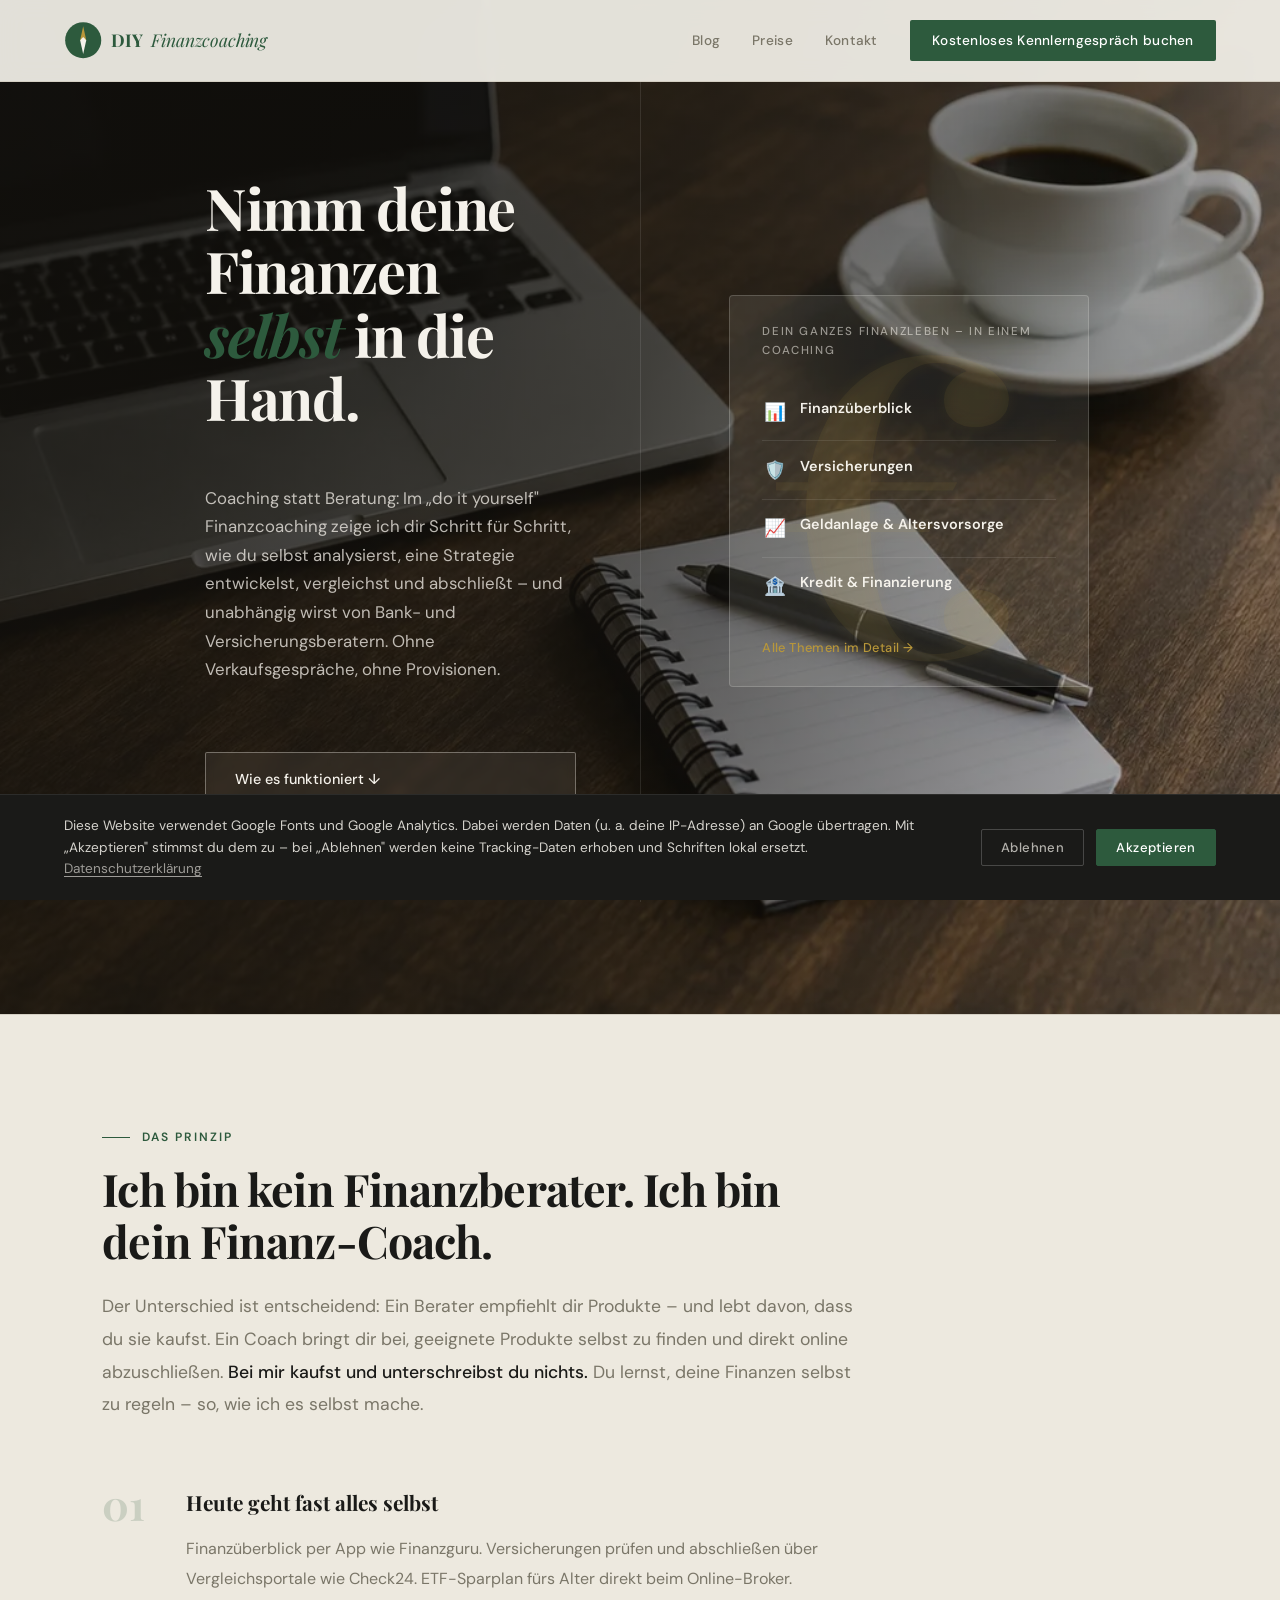
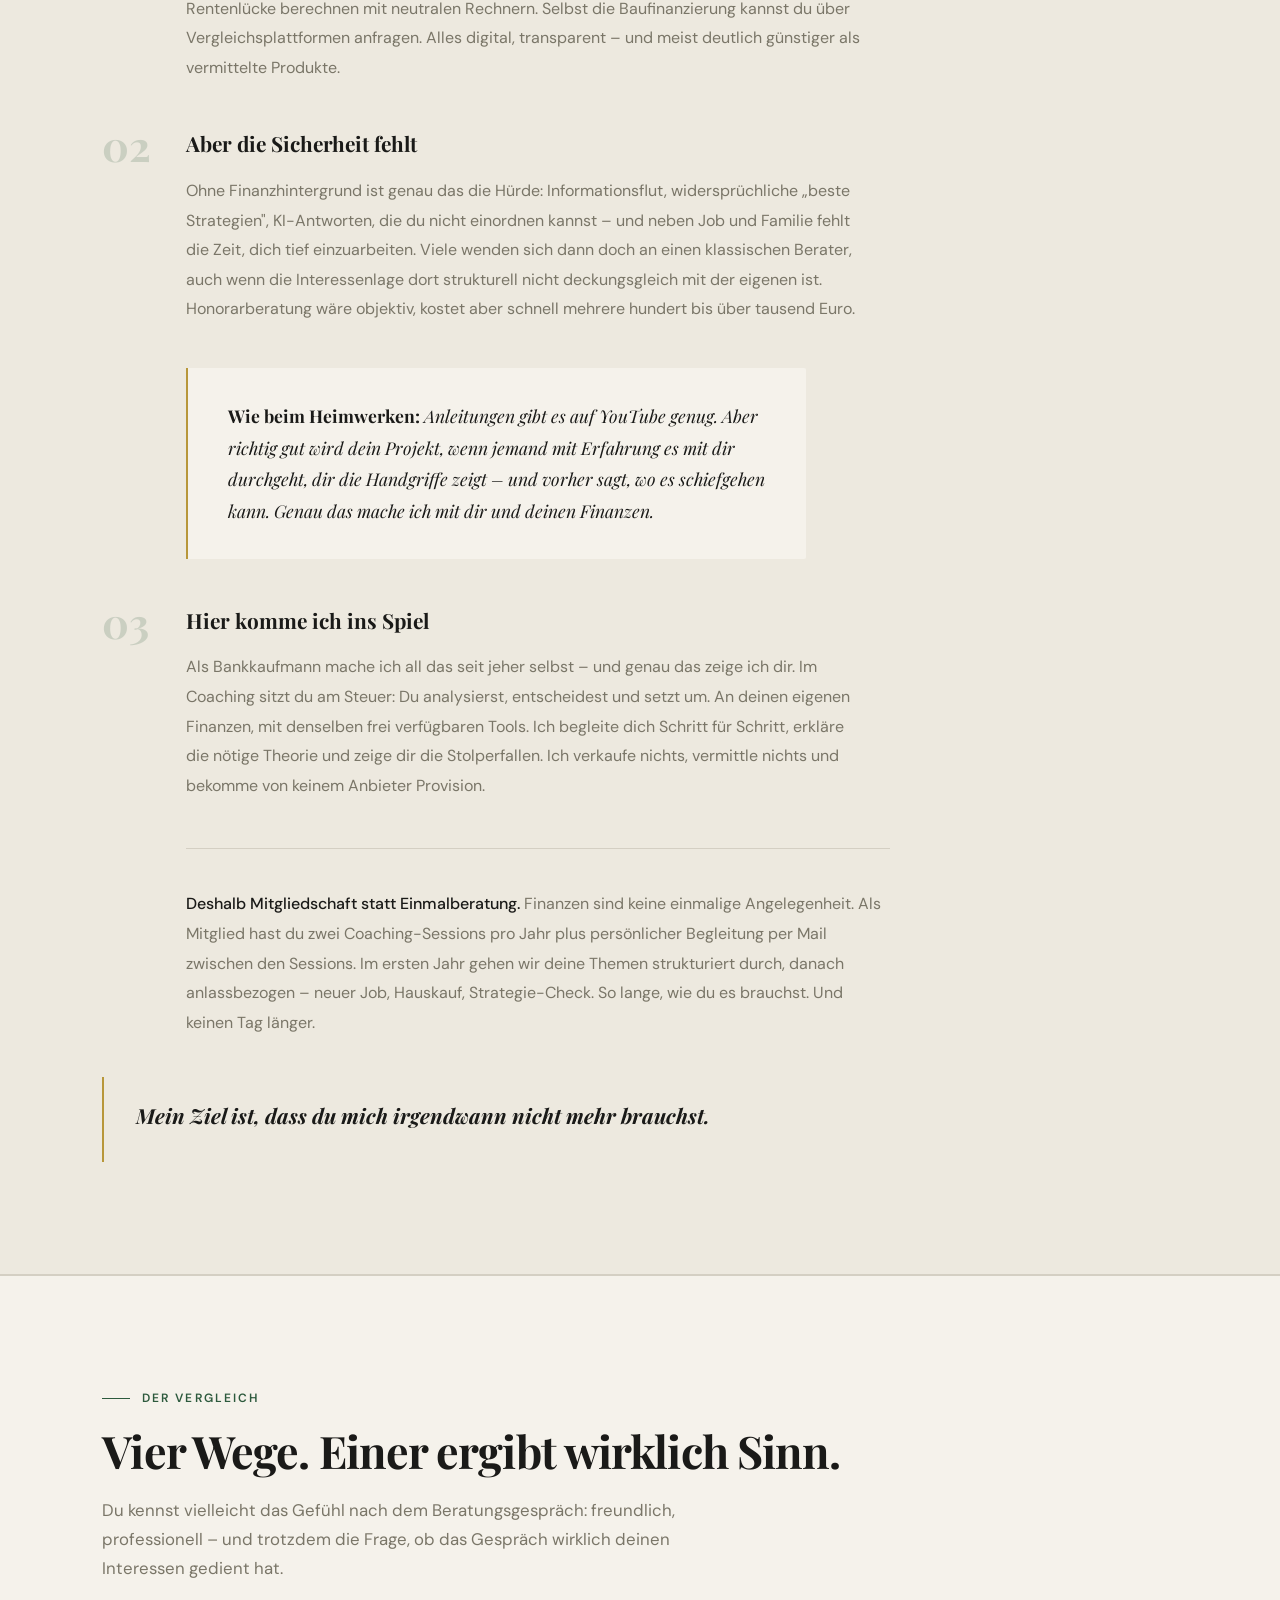
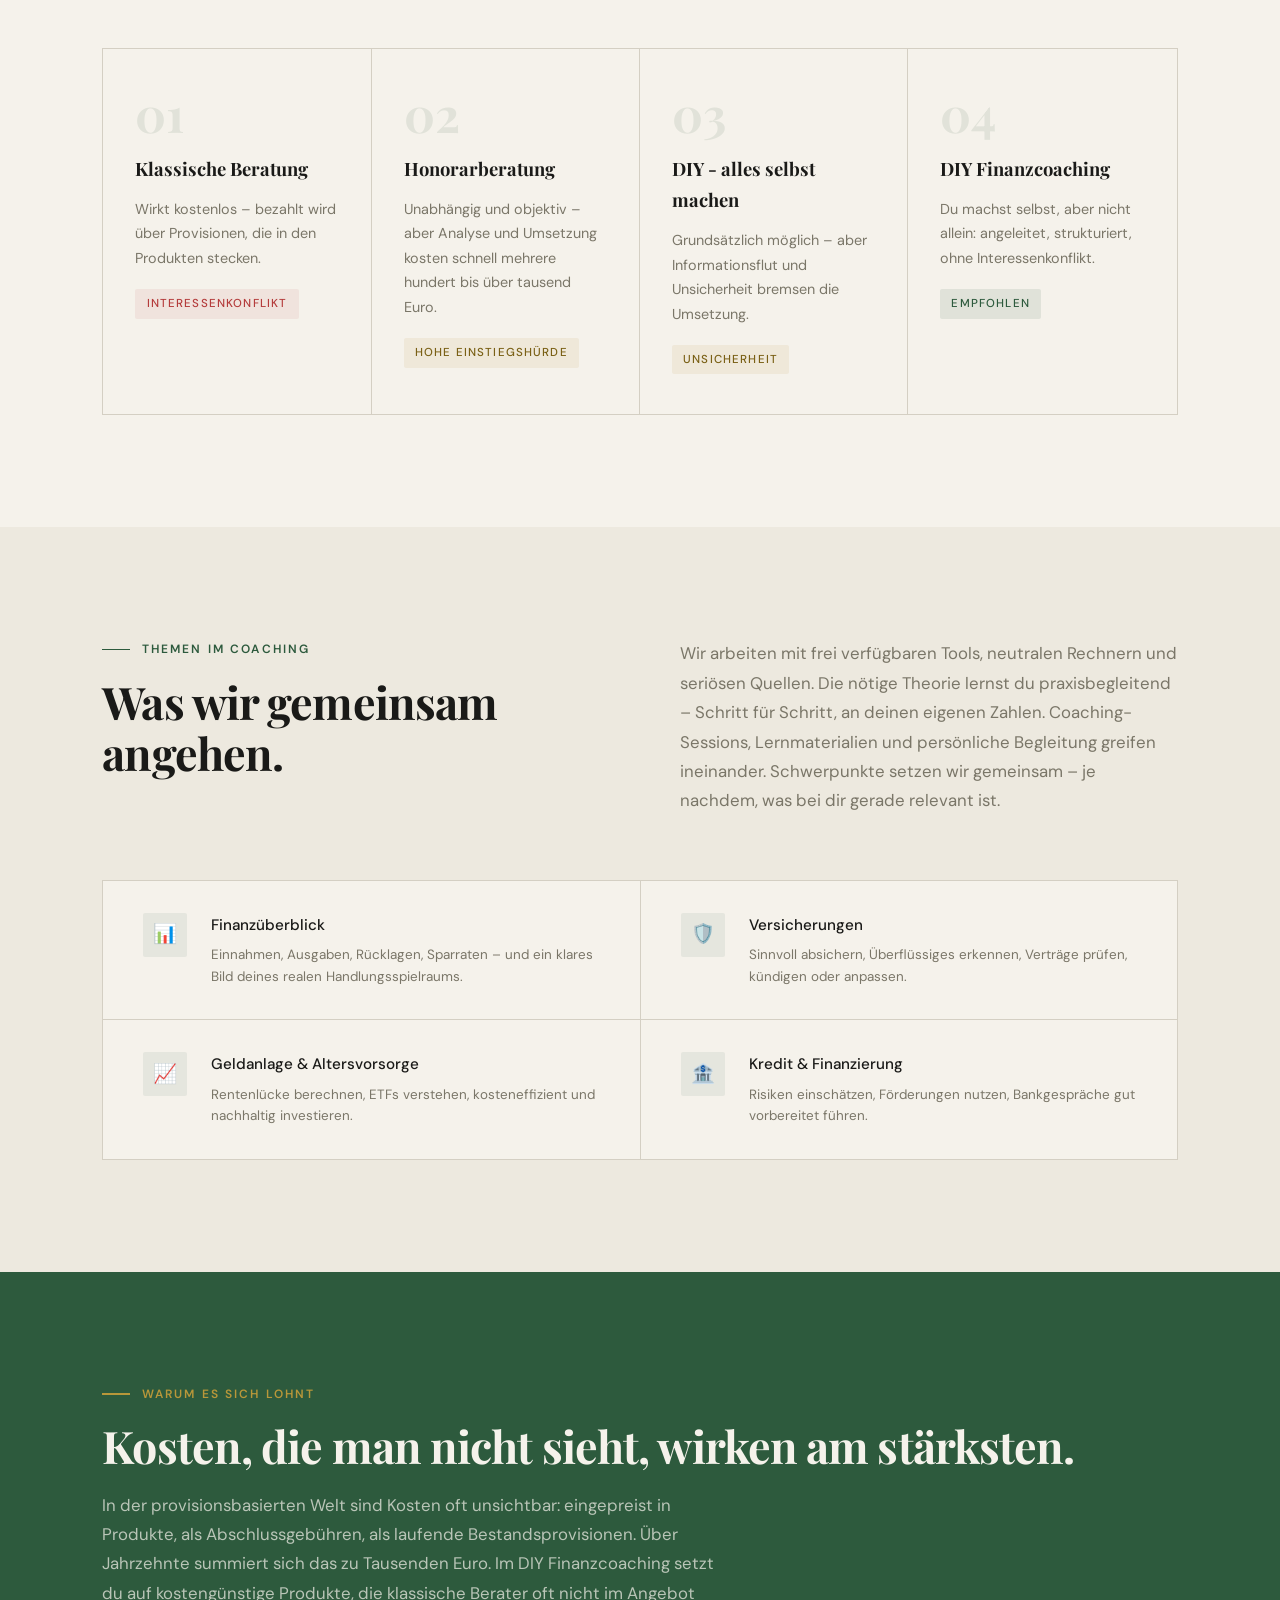
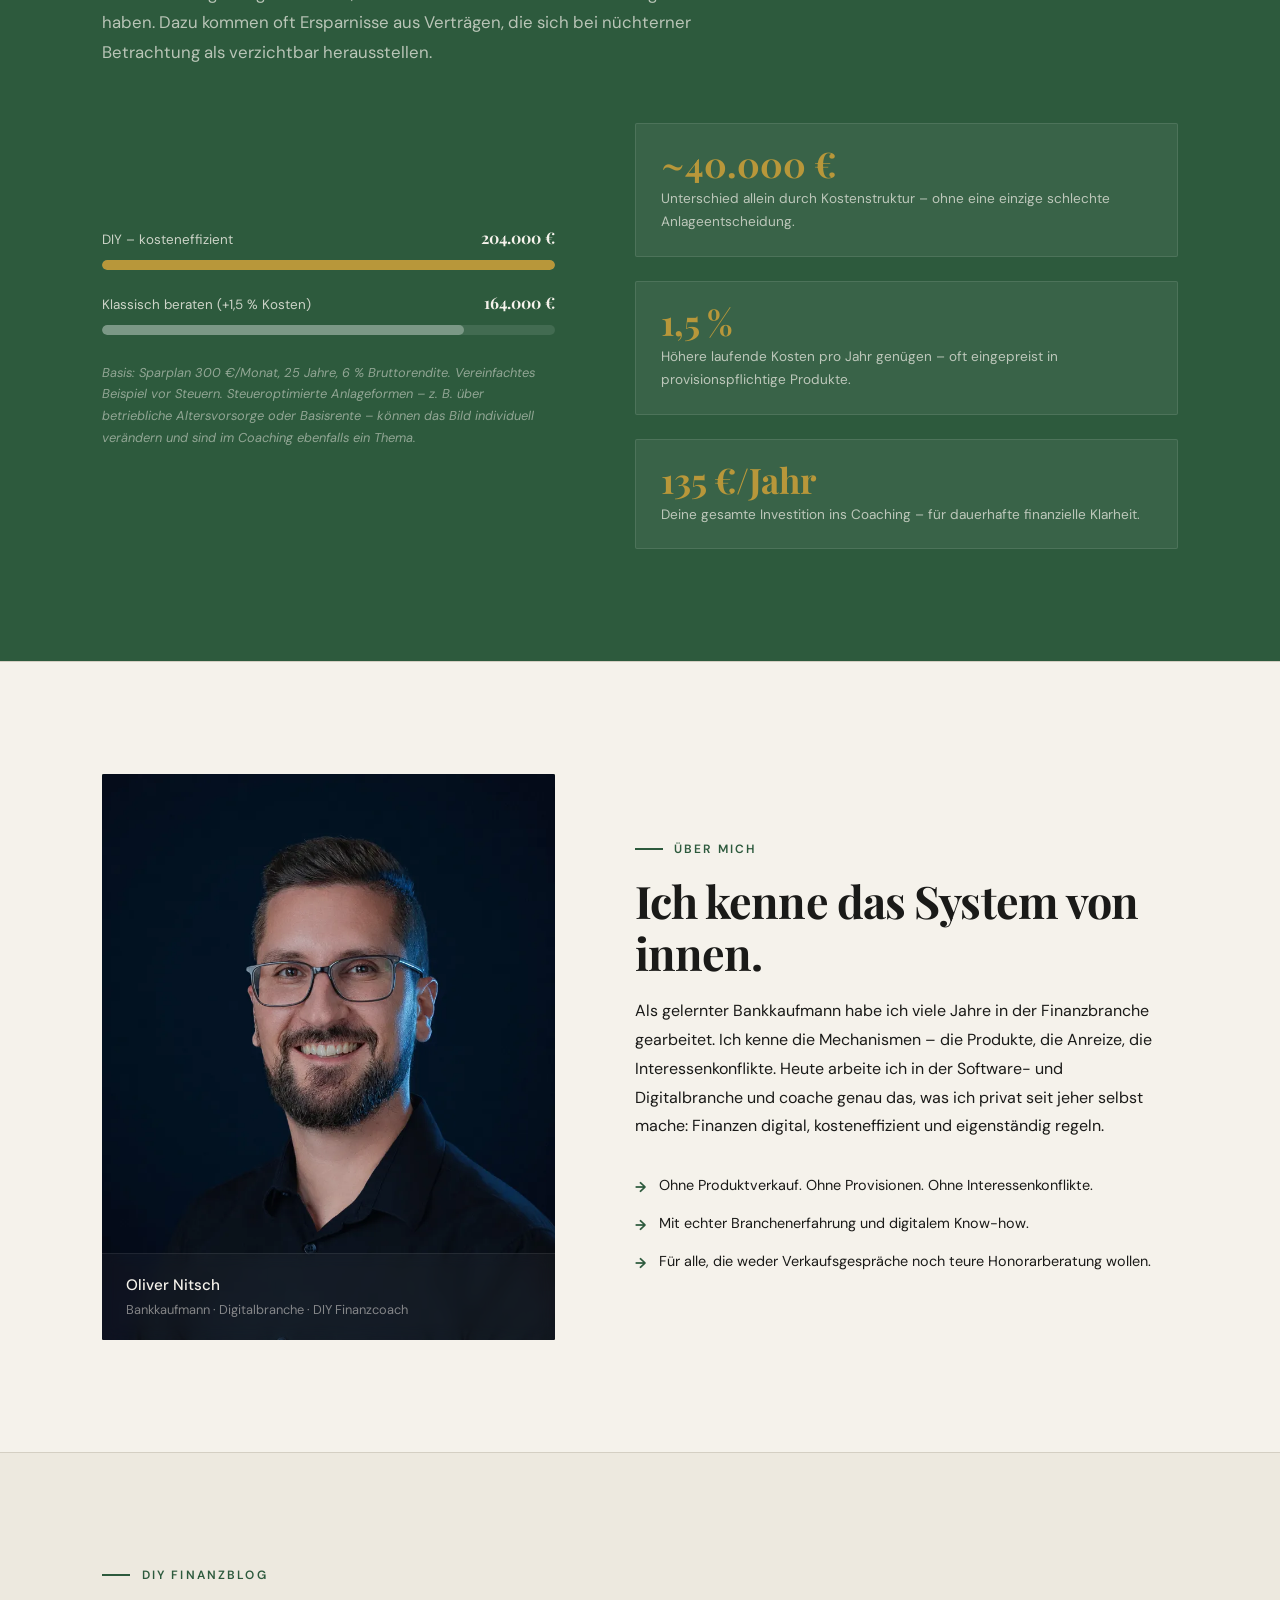
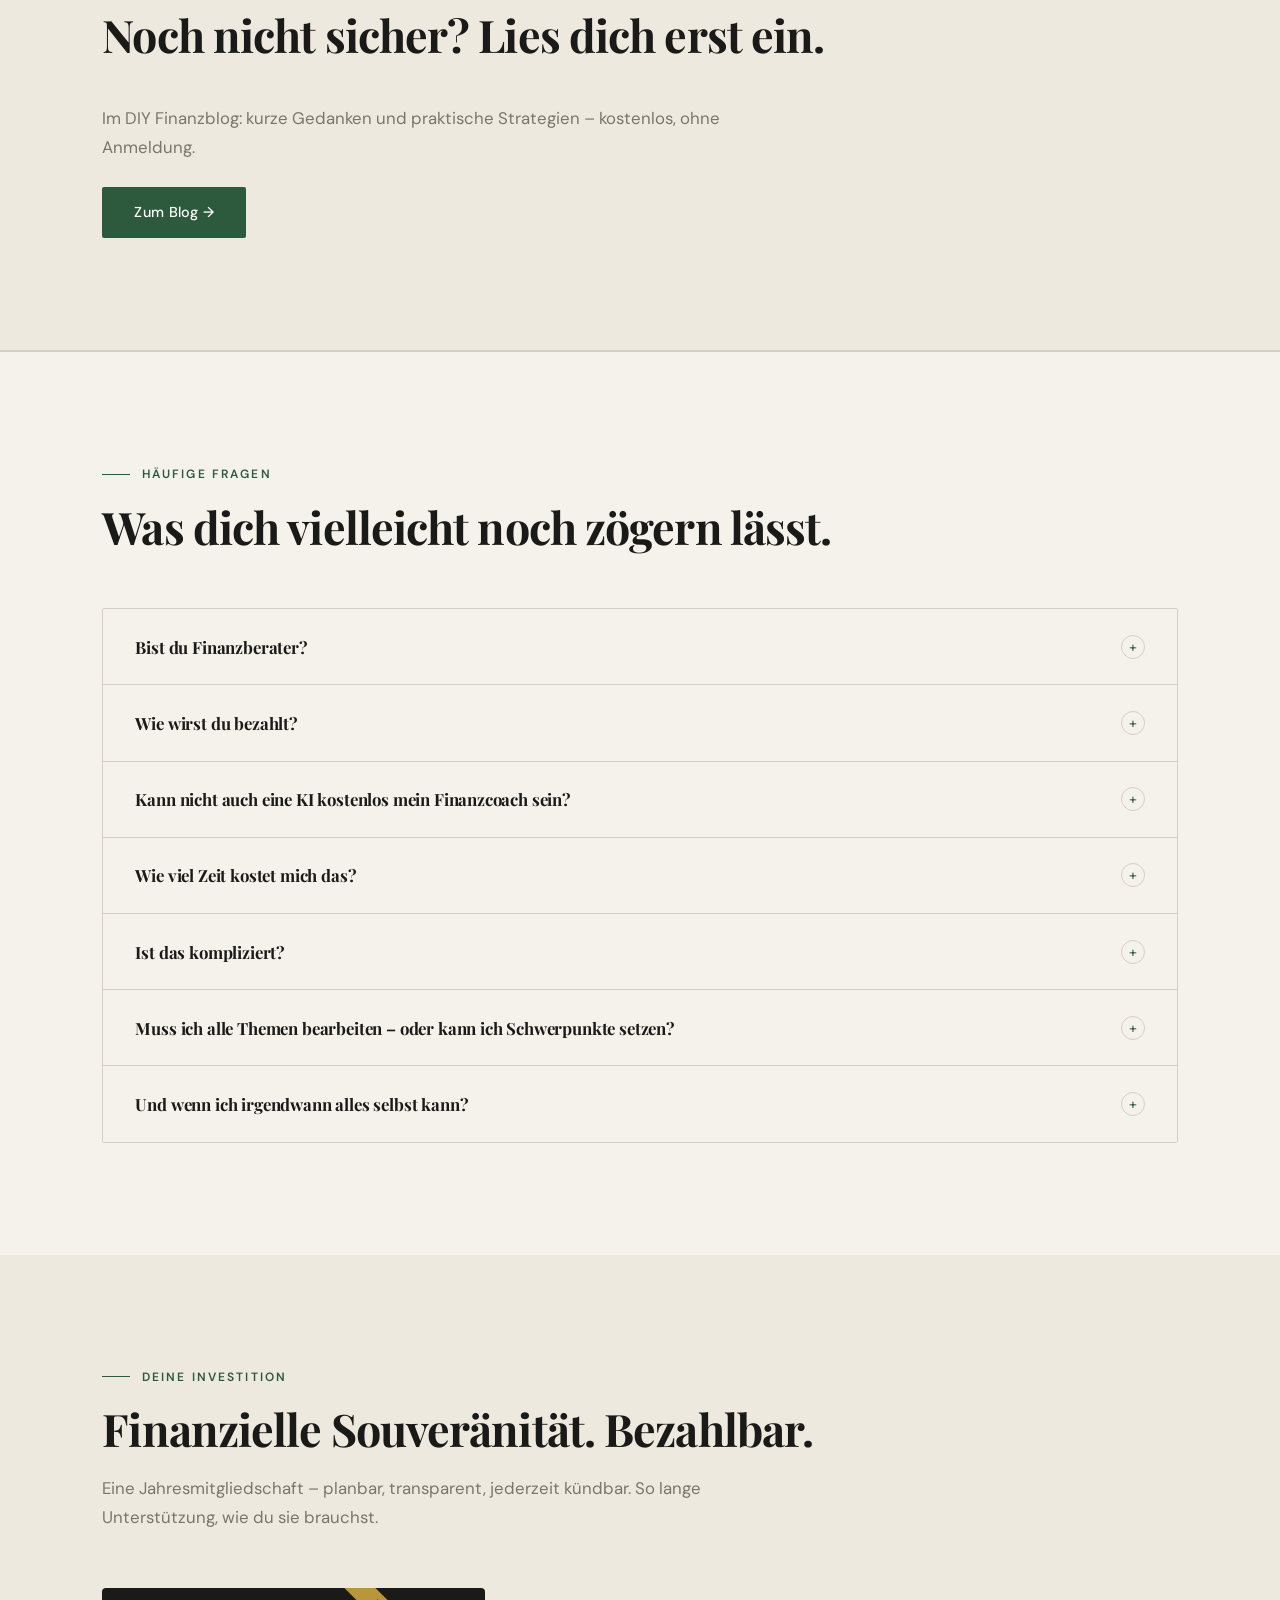
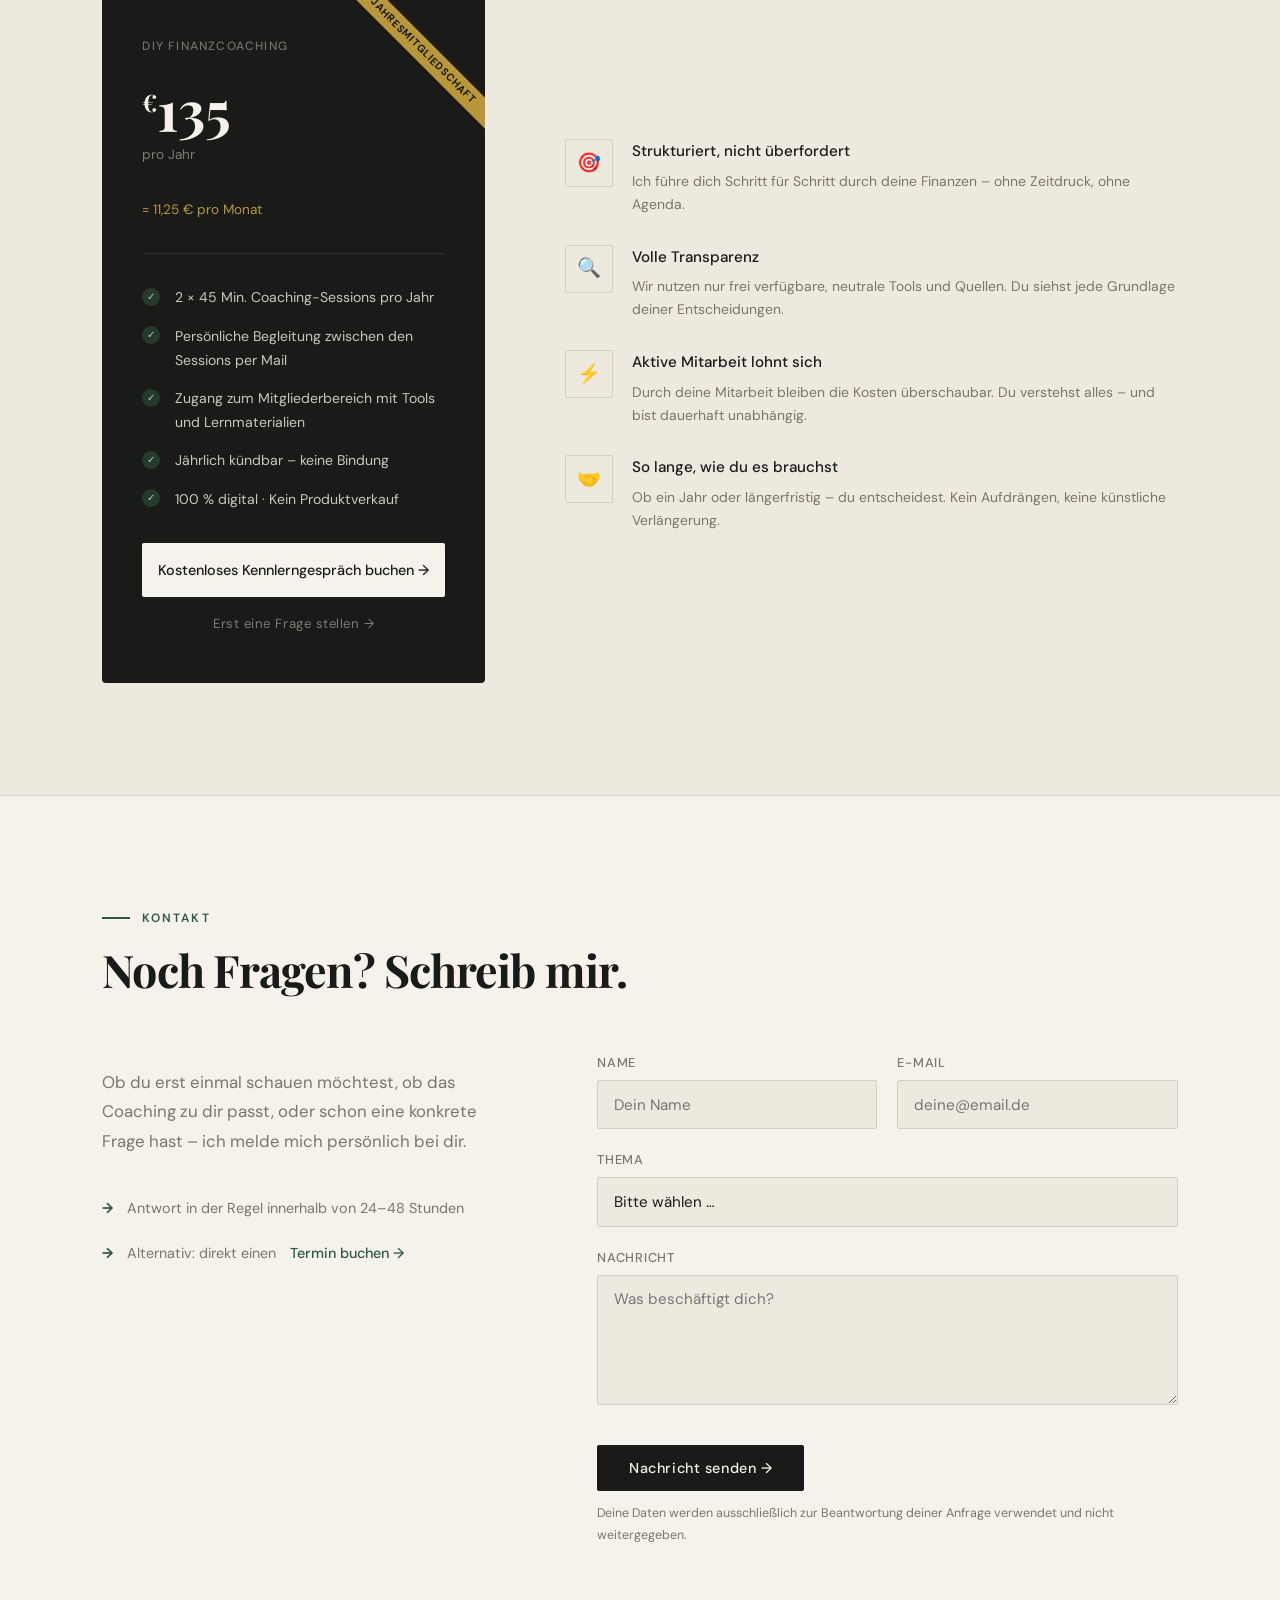
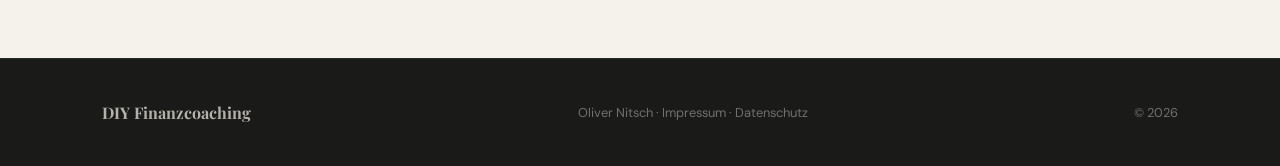
==== index.html @ 4638549f "Neue Startseite live (aus entwurf.html) https://claude.ai/code/session_01SW8rrbf2dpoQeZtZGFd6Zm" ====
<!DOCTYPE html>
<html lang="de">
<head>
<meta charset="UTF-8">
<meta name="viewport" content="width=device-width, initial-scale=1.0">
<title>DIY Finanzcoaching – Oliver Nitsch</title>
<meta name="description" content="Coaching statt Beratung: Lerne, selbst zu analysieren, zu planen und umzusetzen – ohne Produktverkauf, ohne Provisionen. Ab 135 € pro Jahr.">
<link rel="preconnect" href="https://fonts.googleapis.com">
<link href="https://fonts.googleapis.com/css2?family=Playfair+Display:ital,wght@0,400;0,700;1,400&family=DM+Sans:wght@300;400;500&display=swap" rel="stylesheet">
<link rel="stylesheet" href="style.css">
<link rel="icon" type="image/x-icon" href="./favicon.ico">
<link rel="icon" type="image/png" sizes="32x32" href="./favicon_32.png">
<link rel="icon" type="image/png" sizes="16x16" href="./favicon_16.png">
<link rel="apple-touch-icon" sizes="180x180" href="./favicon_180.png">
</head>
<body>
<a href="#main-content" class="skip-link">Zum Inhalt springen</a>

<!-- NAV -->
<nav>
<a class="nav-logo" href="./"><svg class="nav-logo-mark" viewBox="0 0 100 100" aria-hidden="true"><circle cx="50" cy="50" r="47" fill="#2d5a3d"/><polygon points="50,14 58,50 50,58 42,50" fill="#b8973a"/><polygon points="50,86 42,50 50,42 58,50" fill="#f5f2eb"/><circle cx="50" cy="50" r="5" fill="#f5f2eb"/></svg>DIY <span>Finanzcoaching</span></a>
  <div class="nav-links">
    <a class="nav-link" href="./blog/">Blog</a>
    <a class="nav-link" href="./#pricing">Preise</a>
    <a class="nav-link" href="./#contact">Kontakt</a>
  </div>
  <a class="nav-cta" href="https://calendly.com/diy-finanzcoaching-nitsch/neues-meeting" rel="noopener noreferrer">Kostenloses Kennlerngespräch buchen</a>
  <button class="nav-burger" aria-label="Menü öffnen">
    <span></span>
    <span></span>
    <span></span>
  </button>
</nav>

<!-- MAIN CONTENT -->
<main id="main-content">

<!-- HERO -->
<section class="hero">
  <div class="hero-left">
    <h1>Nimm deine Finanzen <em>selbst</em> in die Hand.</h1>
    <p class="hero-lead">Coaching statt Beratung: Im „do it yourself" Finanzcoaching zeige ich dir Schritt für Schritt, wie du selbst analysierst, eine Strategie entwickelst, vergleichst und abschließt – und unabhängig wirst von Bank- und Versicherungsberatern. Ohne Verkaufsgespräche, ohne Provisionen.</p>
    <a href="#principle" class="btn-secondary">Wie es funktioniert ↓</a>
  </div>
  <div class="hero-right">
    <div class="hero-topics-card">
      <p class="hero-topics-label">Dein ganzes Finanzleben – in einem Coaching</p>
      <ul class="hero-topics-list">
        <li class="hero-topic-item">
          <span class="hero-topic-icon">📊</span>
          <div>
            <div class="hero-topic-title">Finanzüberblick</div>
            <div class="hero-topic-desc">Einnahmen, Ausgaben, Rücklagen – ein klares Bild deiner Situation.</div>
          </div>
        </li>
        <li class="hero-topic-item">
          <span class="hero-topic-icon">🛡️</span>
          <div>
            <div class="hero-topic-title">Versicherungen</div>
            <div class="hero-topic-desc">Sinnvoll absichern, Überflüssiges erkennen, Verträge optimieren.</div>
          </div>
        </li>
        <li class="hero-topic-item">
          <span class="hero-topic-icon">📈</span>
          <div>
            <div class="hero-topic-title">Geldanlage & Altersvorsorge</div>
            <div class="hero-topic-desc">Rentenlücke berechnen, ETFs verstehen, kosteneffizient investieren.</div>
          </div>
        </li>
        <li class="hero-topic-item">
          <span class="hero-topic-icon">🏦</span>
          <div>
            <div class="hero-topic-title">Kredit & Finanzierung</div>
            <div class="hero-topic-desc">Risiken einschätzen, Förderungen nutzen, gut vorbereitet verhandeln.</div>
          </div>
        </li>
      </ul>
      <a href="#topics" class="hero-topics-more">Alle Themen im Detail →</a>
    </div>
  </div>
</section>

<!-- PRINZIP (NEU) -->
<section class="principle reveal" id="principle">
  <div class="principle-intro">
    <div class="section-label">Das Prinzip</div>
    <h2 class="section-title">Ich bin kein Finanzberater. Ich bin dein Finanz-Coach.</h2>
    <p class="principle-lead">Der Unterschied ist entscheidend: Ein Berater empfiehlt dir Produkte – und lebt davon, dass du sie kaufst. Ein Coach bringt dir bei, geeignete Produkte selbst zu finden und direkt online abzuschließen. <strong>Bei mir kaufst und unterschreibst du nichts.</strong> Du lernst, deine Finanzen selbst zu regeln – so, wie ich es selbst mache.</p>
  </div>

  <div class="principle-steps">
    <div class="principle-step">
      <div class="principle-step-num">01</div>
      <div class="principle-step-body">
        <h3 class="principle-step-title">Heute geht fast alles selbst</h3>
        <p class="principle-step-text">Finanzüberblick per App wie Finanzguru. Versicherungen prüfen und abschließen über Vergleichsportale wie Check24. ETF-Sparplan fürs Alter direkt beim Online-Broker. Rentenlücke berechnen mit neutralen Rechnern. Selbst die Baufinanzierung kannst du über Vergleichsplattformen anfragen. Alles digital, transparent – und meist deutlich günstiger als vermittelte Produkte.</p>
      </div>
    </div>

    <div class="principle-step">
      <div class="principle-step-num">02</div>
      <div class="principle-step-body">
        <h3 class="principle-step-title">Aber die Sicherheit fehlt</h3>
        <p class="principle-step-text">Ohne Finanzhintergrund ist genau das die Hürde: Informationsflut, widersprüchliche „beste Strategien", KI-Antworten, die du nicht einordnen kannst – und neben Job und Familie fehlt die Zeit, dich tief einzuarbeiten. Viele wenden sich dann doch an einen klassischen Berater, auch wenn die Interessenlage dort strukturell nicht deckungsgleich mit der eigenen ist. Honorarberatung wäre objektiv, kostet aber schnell mehrere hundert bis über tausend Euro.</p>
      </div>
    </div>

    <blockquote class="principle-callout"><strong>Wie beim Heimwerken:</strong> Anleitungen gibt es auf YouTube genug. Aber richtig gut wird dein Projekt, wenn jemand mit Erfahrung es mit dir durchgeht, dir die Handgriffe zeigt – und vorher sagt, wo es schiefgehen kann. Genau das mache ich mit dir und deinen Finanzen.</blockquote>

    <div class="principle-step">
      <div class="principle-step-num">03</div>
      <div class="principle-step-body">
        <h3 class="principle-step-title">Hier komme ich ins Spiel</h3>
        <p class="principle-step-text">Als Bankkaufmann mache ich all das seit jeher selbst – und genau das zeige ich dir. Im Coaching sitzt du am Steuer: Du analysierst, entscheidest und setzt um. An deinen eigenen Finanzen, mit denselben frei verfügbaren Tools. Ich begleite dich Schritt für Schritt, erkläre die nötige Theorie und zeige dir die Stolperfallen. Ich verkaufe nichts, vermittle nichts und bekomme von keinem Anbieter Provision.</p>
      </div>
    </div>
  </div>

  <div class="principle-membership">
    <p><strong>Deshalb Mitgliedschaft statt Einmalberatung.</strong> Finanzen sind keine einmalige Angelegenheit. Als Mitglied hast du zwei Coaching-Sessions pro Jahr plus persönlicher Begleitung per Mail zwischen den Sessions. Im ersten Jahr gehen wir deine Themen strukturiert durch, danach anlassbezogen – neuer Job, Hauskauf, Strategie-Check. So lange, wie du es brauchst. Und keinen Tag länger.</p>
  </div>

  <div class="principle-goal">
    <div class="principle-goal-headline">Mein Ziel ist, dass du mich irgendwann nicht mehr brauchst.</div>
  </div>
</section>

<!-- VERGLEICH (gekürzte Vier-Wege-Sektion) -->
<section class="approach" id="approach">
  <div class="reveal">
    <div class="section-label">Der Vergleich</div>
    <h2 class="section-title">Vier Wege. Einer ergibt wirklich Sinn.</h2>
    <p class="section-sub">Du kennst vielleicht das Gefühl nach dem Beratungsgespräch: freundlich, professionell – und trotzdem die Frage, ob das Gespräch wirklich deinen Interessen gedient hat.</p>
  </div>
  <div class="approach-grid approach-grid--4 reveal">
    <div class="approach-card">
      <div class="approach-num">01</div>
      <div class="approach-title">Klassische Beratung</div>
      <p class="approach-text">Wirkt kostenlos – bezahlt wird über Provisionen, die in den Produkten stecken.</p>
      <span class="approach-tag tag-red">Interessenkonflikt</span>
    </div>
    <div class="approach-card">
      <div class="approach-num">02</div>
      <div class="approach-title">Honorarberatung</div>
      <p class="approach-text">Unabhängig und objektiv – aber Analyse und Umsetzung kosten schnell mehrere hundert bis über tausend Euro.</p>
      <span class="approach-tag tag-amber">Hohe Einstiegshürde</span>
    </div>
    <div class="approach-card">
      <div class="approach-num">03</div>
      <div class="approach-title">DIY - alles selbst machen</div>
      <p class="approach-text">Grundsätzlich möglich – aber Informationsflut und Unsicherheit bremsen die Umsetzung.</p>
      <span class="approach-tag tag-amber">Unsicherheit</span>
    </div>
    <div class="approach-card">
      <div class="approach-num">04</div>
      <div class="approach-title">DIY Finanzcoaching</div>
      <p class="approach-text">Du machst selbst, aber nicht allein: angeleitet, strukturiert, ohne Interessenkonflikt.</p>
      <span class="approach-tag tag-green">Empfohlen</span>
    </div>
  </div>
</section>

<!-- TOPICS -->
<section class="topics" id="topics">
  <div class="topics-intro reveal">
    <div>
      <div class="section-label">Themen im Coaching</div>
      <h2 class="section-title">Was wir gemeinsam angehen.</h2>
    </div>
    <p class="section-sub" style="align-self:flex-end;">Wir arbeiten mit frei verfügbaren Tools, neutralen Rechnern und seriösen Quellen. Die nötige Theorie lernst du praxisbegleitend – Schritt für Schritt, an deinen eigenen Zahlen. Coaching-Sessions, Lernmaterialien und persönliche Begleitung greifen ineinander. Schwerpunkte setzen wir gemeinsam – je nachdem, was bei dir gerade relevant ist.</p>
  </div>
  <div class="topics-grid reveal">
    <div class="topic-item">
      <div class="topic-icon">📊</div>
      <div>
        <div class="topic-title">Finanzüberblick</div>
        <p class="topic-desc">Einnahmen, Ausgaben, Rücklagen, Sparraten – und ein klares Bild deines realen Handlungsspielraums.</p>
      </div>
    </div>
    <div class="topic-item">
      <div class="topic-icon">🛡️</div>
      <div>
        <div class="topic-title">Versicherungen</div>
        <p class="topic-desc">Sinnvoll absichern, Überflüssiges erkennen, Verträge prüfen, kündigen oder anpassen.</p>
      </div>
    </div>
    <div class="topic-item">
      <div class="topic-icon">📈</div>
      <div>
        <div class="topic-title">Geldanlage & Altersvorsorge</div>
        <p class="topic-desc">Rentenlücke berechnen, ETFs verstehen, kosteneffizient und nachhaltig investieren.</p>
      </div>
    </div>
    <div class="topic-item">
      <div class="topic-icon">🏦</div>
      <div>
        <div class="topic-title">Kredit & Finanzierung</div>
        <p class="topic-desc">Risiken einschätzen, Förderungen nutzen, Bankgespräche gut vorbereitet führen.</p>
      </div>
    </div>
  </div>
</section>

<!-- COST -->
<section class="cost reveal">
  <div class="section-label">Warum es sich lohnt</div>
  <h2 class="section-title">Kosten, die man nicht sieht, wirken am stärksten.</h2>
  <p class="section-sub">In der provisionsbasierten Welt sind Kosten oft unsichtbar: eingepreist in Produkte, als Abschlussgebühren, als laufende Bestandsprovisionen. Über Jahrzehnte summiert sich das zu Tausenden Euro. Im DIY Finanzcoaching setzt du auf kostengünstige Produkte, die klassische Berater oft nicht im Angebot haben. Dazu kommen oft Ersparnisse aus Verträgen, die sich bei nüchterner Betrachtung als verzichtbar herausstellen.</p>
  <div class="cost-layout">
    <div class="cost-chart">
      <div class="cost-bar-row">
        <div class="cost-bar-label">
          <span>DIY – kosteneffizient</span>
          <strong>204.000 €</strong>
        </div>
        <div class="cost-bar-track">
          <div class="cost-bar-fill bar-bright" style="width:100%"></div>
        </div>
      </div>
      <div class="cost-bar-row">
        <div class="cost-bar-label">
          <span>Klassisch beraten (+1,5 % Kosten)</span>
          <strong>164.000 €</strong>
        </div>
        <div class="cost-bar-track">
          <div class="cost-bar-fill bar-muted" style="width:80%"></div>
        </div>
      </div>
      <p class="cost-caption">Basis: Sparplan 300 €/Monat, 25 Jahre, 6 % Bruttorendite. Vereinfachtes Beispiel vor Steuern. Steueroptimierte Anlageformen – z. B. über betriebliche Altersvorsorge oder Basisrente – können das Bild individuell verändern und sind im Coaching ebenfalls ein Thema.</p>
    </div>
    <div class="cost-facts">
      <div class="cost-fact">
        <div class="cost-fact-num">~40.000 €</div>
        <p class="cost-fact-text">Unterschied allein durch Kostenstruktur – ohne eine einzige schlechte Anlageentscheidung.</p>
      </div>
      <div class="cost-fact">
        <div class="cost-fact-num">1,5 %</div>
        <p class="cost-fact-text">Höhere laufende Kosten pro Jahr genügen – oft eingepreist in provisionspflichtige Produkte.</p>
      </div>
      <div class="cost-fact">
        <div class="cost-fact-num">135 €/Jahr</div>
        <p class="cost-fact-text">Deine gesamte Investition ins Coaching – für dauerhafte finanzielle Klarheit.</p>
      </div>
    </div>
  </div>
</section>

<!-- ABOUT -->
<section class="about reveal">
  <div class="about-visual">
    <div class="about-initial">ON</div>
    <div class="about-name-tag">
      <div class="about-name">Oliver Nitsch</div>
      <div class="about-role">Bankkaufmann · Digitalbranche · DIY Finanzcoach</div>
    </div>
  </div>
  <div class="about-content">
    <div class="section-label">Über mich</div>
    <h2 class="section-title">Ich kenne das System von innen.</h2>
    <p class="about-bio">Als gelernter Bankkaufmann habe ich viele Jahre in der Finanzbranche gearbeitet. Ich kenne die Mechanismen – die Produkte, die Anreize, die Interessenkonflikte. Heute arbeite ich in der Software- und Digitalbranche und coache genau das, was ich privat seit jeher selbst mache: Finanzen digital, kosteneffizient und eigenständig regeln.</p>
    <div class="about-values">
      <div class="about-value">Ohne Produktverkauf. Ohne Provisionen. Ohne Interessenkonflikte.</div>
      <div class="about-value">Mit echter Branchenerfahrung und digitalem Know-how.</div>
      <div class="about-value">Für alle, die weder Verkaufsgespräche noch teure Honorarberatung wollen.</div>
    </div>
     </div>
</section>

<!-- BLOG -->
<section class="blog reveal">
  <div class="blog-content">
    <div class="section-label">DIY Finanzblog</div>
    <h2 class="section-title">Noch nicht sicher? Lies dich erst ein.</h2>
    <p class="section-sub">Im DIY Finanzblog: kurze Gedanken und praktische Strategien – kostenlos, ohne Anmeldung.</p>
    <a href="blog/" class="btn-primary">Zum Blog →</a>
  </div>
</section>

<!-- FAQ -->
<section class="faq reveal">
  <div class="section-label">Häufige Fragen</div>
  <h2 class="section-title">Was dich vielleicht noch zögern lässt.</h2>
  <div class="faq-list">
    <div class="faq-item">
      <button class="faq-question" id="faq-btn-1" aria-expanded="false">
        Bist du Finanzberater?
        <span class="faq-icon">+</span>
      </button>
      <div class="faq-answer" role="region" aria-labelledby="faq-btn-1">
        Nein – bewusst nicht. Ich empfehle und vermittle keine Produkte und erhalte keine Provisionen. Als Coach zeige ich dir, wie du selbst analysierst, vergleichst und abschließt. Die Entscheidung bleibt bei dir – und das Wissen auch.
      </div>
    </div>
    <div class="faq-item">
      <button class="faq-question" id="faq-btn-2" aria-expanded="false">
        Wie wirst du bezahlt?
        <span class="faq-icon">+</span>
      </button>
      <div class="faq-answer" role="region" aria-labelledby="faq-btn-2">
        Ausschließlich durch den Jahresbeitrag – er ist mein Honorar. Ich erhalte keine Provisionen, keine Vermittlungsgebühren und keine Zahlungen von Anbietern. Das ist der entscheidende Unterschied zur klassischen Finanzberatung: Mein Einkommen hängt nicht davon ab, was du kaufst oder abschließt – sondern nur davon, ob das Coaching für dich nützlich ist.
      </div>
    </div>
    <div class="faq-item">
      <button class="faq-question" id="faq-btn-3" aria-expanded="false">
        Kann nicht auch eine KI kostenlos mein Finanzcoach sein?
        <span class="faq-icon">+</span>
      </button>
      <div class="faq-answer" role="region" aria-labelledby="faq-btn-3">
        Ja – wenn du fachlich in der Lage bist, die richtigen Fragen zu stellen und die Antworten einordnen und plausibilisieren kannst. Für alle anderen empfiehlt sich eine professionelle Begleitung.
      </div>
    </div>
    <div class="faq-item">
      <button class="faq-question" id="faq-btn-4" aria-expanded="false">
        Wie viel Zeit kostet mich das?
        <span class="faq-icon">+</span>
      </button>
      <div class="faq-answer" role="region" aria-labelledby="faq-btn-4">
        Einige Stunden für die Theorie, einige für die Umsetzung – je nach deiner Situation. Einmalig und wiederkehrend, wenn neue Themen für dich relevant werden oder die Strategie etwa alle 1–3 Jahre überprüft werden sollte.
      </div>
    </div>
    <div class="faq-item">
      <button class="faq-question" id="faq-btn-5" aria-expanded="false">
        Ist das kompliziert?
        <span class="faq-icon">+</span>
      </button>
      <div class="faq-answer" role="region" aria-labelledby="faq-btn-5">
        Nein. Wir verfolgen konsequent einen „Keep it simple"-Ansatz – weil die Forschung zeigt, dass einfache Strategien komplizierte meist schlagen. Du brauchst kein Vorwissen, nur etwas Interesse und die Bereitschaft, Zeit zu investieren.
      </div>
    </div>
    <div class="faq-item">
      <button class="faq-question" id="faq-btn-7" aria-expanded="false">
        Muss ich alle Themen bearbeiten – oder kann ich Schwerpunkte setzen?
        <span class="faq-icon">+</span>
      </button>
      <div class="faq-answer" role="region" aria-labelledby="faq-btn-7">
        Du entscheidest, worauf wir den Fokus legen. Das Coaching deckt dein ganzes Finanzleben ab – Überblick, Versicherungen, Geldanlage & Altersvorsorge sowie Kredit & Finanzierung. Aber wir gehen genau die Themen an, die für dich gerade relevant sind. Vielleicht willst du zunächst nur deine Geldanlage sortieren, später kommen Altersvorsorge oder eine Baufinanzierung dazu. Wir setzen die Schwerpunkte gemeinsam – flexibel und in deinem Tempo.
      </div>
    </div>
    <div class="faq-item">
      <button class="faq-question" id="faq-btn-6" aria-expanded="false">
        Und wenn ich irgendwann alles selbst kann?
        <span class="faq-icon">+</span>
      </button>
      <div class="faq-answer" role="region" aria-labelledby="faq-btn-6">
        Dann kündigst du einfach – die Mitgliedschaft läuft jährlich, ohne Bindung. Genau das ist das Ziel des Coachings.
      </div>
    </div>
  </div>
</section>

<!-- PRICING -->
<section class="pricing" id="pricing">
  <div class="reveal">
    <div class="section-label">Deine Investition</div>
    <h2 class="section-title">Finanzielle Souveränität. Bezahlbar.</h2>
    <p class="section-sub">Eine Jahresmitgliedschaft – planbar, transparent, jederzeit kündbar. So lange Unterstützung, wie du sie brauchst.</p>
  </div>
  <div class="pricing-layout reveal">
    <div class="price-card">
      <p style="font-size:0.75rem; letter-spacing:0.1em; text-transform:uppercase; color:rgba(245,242,235,0.4); font-weight:500;">DIY Finanzcoaching</p>
      <div class="price-amount"><sup>€</sup>135</div>
      <p class="price-per">pro Jahr</p>
      <p class="price-monthly">= 11,25 € pro Monat</p>
      <hr class="price-divider">
      <div class="price-features">
        <div class="price-feature">
          <div class="price-feature-check">✓</div>
          <span>2 × 45 Min. Coaching-Sessions pro Jahr</span>
        </div>
        <div class="price-feature">
          <div class="price-feature-check">✓</div>
          <span>Persönliche Begleitung zwischen den Sessions per Mail</span>
        </div>
        <div class="price-feature">
          <div class="price-feature-check">✓</div>
          <span>Zugang zum Mitgliederbereich mit Tools und Lernmaterialien</span>
        </div>
        <div class="price-feature">
          <div class="price-feature-check">✓</div>
          <span>Jährlich kündbar – keine Bindung</span>
        </div>
        <div class="price-feature">
          <div class="price-feature-check">✓</div>
          <span>100 % digital · Kein Produktverkauf</span>
        </div>
      </div>
      <a href="https://calendly.com/diy-finanzcoaching-nitsch/neues-meeting" rel="noopener noreferrer" class="price-cta">Kostenloses Kennlerngespräch buchen →</a>
      <a href="#contact" style="display:block; text-align:center; margin-top:1rem; font-size:0.82rem; color:rgba(245,242,235,0.45); text-decoration:none; letter-spacing:0.04em;">Erst eine Frage stellen →</a>
    </div>
    <div class="pricing-reasons">
      <div class="reason">
        <div class="reason-icon">🎯</div>
        <div>
          <div class="reason-title">Strukturiert, nicht überfordert</div>
          <p class="reason-text">Ich führe dich Schritt für Schritt durch deine Finanzen – ohne Zeitdruck, ohne Agenda.</p>
        </div>
      </div>
      <div class="reason">
        <div class="reason-icon">🔍</div>
        <div>
          <div class="reason-title">Volle Transparenz</div>
          <p class="reason-text">Wir nutzen nur frei verfügbare, neutrale Tools und Quellen. Du siehst jede Grundlage deiner Entscheidungen.</p>
        </div>
      </div>
      <div class="reason">
        <div class="reason-icon">⚡</div>
        <div>
          <div class="reason-title">Aktive Mitarbeit lohnt sich</div>
          <p class="reason-text">Durch deine Mitarbeit bleiben die Kosten überschaubar. Du verstehst alles – und bist dauerhaft unabhängig.</p>
        </div>
      </div>
      <div class="reason">
        <div class="reason-icon">🤝</div>
        <div>
          <div class="reason-title">So lange, wie du es brauchst</div>
          <p class="reason-text">Ob ein Jahr oder längerfristig – du entscheidest. Kein Aufdrängen, keine künstliche Verlängerung.</p>
        </div>
      </div>
    </div>
  </div>
</section>

<!-- CONTACT -->
<section class="contact reveal" id="contact">
  <div class="section-label">Kontakt</div>
  <h2 class="section-title">Noch Fragen? Schreib mir.</h2>
  <div class="contact-layout">
    <div class="contact-intro">
      <p class="section-sub">Ob du erst einmal schauen möchtest, ob das Coaching zu dir passt, oder schon eine konkrete Frage hast – ich melde mich persönlich bei dir.</p>
      <div class="contact-meta">
        <div class="contact-meta-item">Antwort in der Regel innerhalb von 24–48 Stunden</div>
        <div class="contact-meta-item">Alternativ: direkt einen <a href="https://calendly.com/diy-finanzcoaching-nitsch/neues-meeting" rel="noopener noreferrer" style="color:var(--accent); text-decoration:none; font-weight:500;">Termin buchen →</a></div>
      </div>
    </div>
    <form class="contact-form" action="https://api.web3forms.com/submit" method="POST">
      <input type="hidden" name="access_key" value="663cc4bb-13a8-4038-afe6-2d0d86a3a724">
      <input type="hidden" name="subject" value="Neue Kontaktanfrage – DIY Finanzcoaching">
      <input type="hidden" name="redirect" value="false">
      <div class="form-row">
        <div class="form-group">
          <label for="contact-name">Name</label>
          <input type="text" id="contact-name" name="name" placeholder="Dein Name" autocomplete="name" required>
        </div>
        <div class="form-group">
          <label for="contact-email">E-Mail</label>
          <input type="email" id="contact-email" name="email" placeholder="deine@email.de" autocomplete="email" required>
        </div>
      </div>
      <div class="form-group">
        <label for="contact-topic">Thema</label>
        <select id="contact-topic" name="topic">
          <option value="" disabled selected>Bitte wählen …</option>
          <option value="coaching">Coaching-Mitgliedschaft</option>
          <option value="versicherungen">Versicherungen</option>
          <option value="geldanlage">Geldanlage & ETFs</option>
          <option value="altersvorsorge">Altersvorsorge</option>
          <option value="sonstiges">Sonstiges</option>
        </select>
      </div>
      <div class="form-group">
        <label for="contact-message">Nachricht</label>
        <textarea id="contact-message" name="message" placeholder="Was beschäftigt dich?" required></textarea>
      </div>
      <div class="h-captcha" data-captcha="true" data-lang="de"></div>
      <button type="submit" class="form-submit" aria-describedby="form-note">Nachricht senden →</button>
      <p class="form-note" id="form-note">Deine Daten werden ausschließlich zur Beantwortung deiner Anfrage verwendet und nicht weitergegeben.</p>
      <div class="form-feedback" role="alert" aria-live="polite"></div>
    </form>
  </div>
</section>

</main>

<!-- FOOTER -->
<footer></footer>

<script src="main.js"></script>
<script src="https://web3forms.com/client/script.js" async defer></script>
</body>
</html>
---- style.css ----
/* ============================================================
   DIY Finanzcoaching – Stylesheet
   ============================================================ */

*, *::before, *::after { box-sizing: border-box; margin: 0; padding: 0; }

:root {
  --ink: #1a1a18;
  --paper: #f5f2eb;
  --cream: #ede9df;
  --accent: #2d5a3d;
  --accent-light: #4a8c5f;
  --gold: #b8973a;
  --muted: #7a7668;
  --border: #d4cfc3;
}

html { scroll-behavior: smooth; }

body {
  background: var(--paper);
  color: var(--ink);
  font-family: 'DM Sans', sans-serif;
  font-size: 16px;
  line-height: 1.7;
  overflow-x: hidden;
}

/* ── NOISE TEXTURE OVERLAY ── */
body::before {
  content: '';
  position: fixed;
  inset: 0;
  background-image: url("data:image/svg+xml,%3Csvg viewBox='0 0 256 256' xmlns='http://www.w3.org/2000/svg'%3E%3Cfilter id='n'%3E%3CfeTurbulence type='fractalNoise' baseFrequency='0.9' numOctaves=4/%3E%3C/filter%3E%3Crect width='256' height='256' filter='url(%23n)' opacity='0.1'/%3E%3C/svg%3E");
  pointer-events: none;
  z-index: 9999;
  opacity: 0.4;
}

/* ── NAV ── */
nav {
  position: fixed;
  top: 0; left: 0; right: 0;
  z-index: 100;
  display: flex;
  align-items: center;
  justify-content: space-between;
  padding: 1.25rem 5vw;
  background: rgba(245, 242, 235, 0.92);
  backdrop-filter: blur(12px);
  border-bottom: 1px solid var(--border);
  transition: transform 0.35s cubic-bezier(0.16, 1, 0.3, 1);
}

nav.nav--hidden { transform: translateY(-100%); }

.nav-logo {
  font-family: 'Playfair Display', serif;
  font-size: 1.1rem;
  font-weight: 700;
  letter-spacing: -0.01em;
  color: var(--accent);
  text-decoration: none;
  flex-shrink: 0;
  display: inline-flex;
  align-items: center;
  gap: 0.55rem;
}

.nav-logo-mark {
  width: 2.4rem;
  height: 2.4rem;
  flex-shrink: 0;
  display: block;
}

.nav-logo span { color: var(--accent); font-weight: 400; font-style: italic; }

.nav-links {
  display: flex;
  align-items: center;
  gap: 2rem;
  margin-left: auto;
  margin-right: 2rem;
}

.nav-link {
  font-size: 0.85rem;
  font-weight: 500;
  color: var(--muted);
  text-decoration: none;
  letter-spacing: 0.02em;
  position: relative;
  transition: color 0.2s;
}

.nav-link::after {
  content: '';
  position: absolute;
  bottom: -2px; left: 0;
  width: 0; height: 1px;
  background: var(--accent);
  transition: width 0.2s;
}

.nav-link:hover { color: var(--accent); }
.nav-link:hover::after { width: 100%; }

.nav-cta {
  background: var(--accent);
  color: #fff;
  padding: 0.55rem 1.4rem;
  border-radius: 2px;
  font-size: 0.85rem;
  font-weight: 500;
  text-decoration: none;
  letter-spacing: 0.02em;
  transition: background 0.2s;
  flex-shrink: 0;
}
.nav-cta:hover { background: var(--accent-light); }

/* ── BURGER ── */
.nav-burger {
  display: none;
  flex-direction: column;
  justify-content: center;
  gap: 5px;
  width: 36px;
  height: 36px;
  background: none;
  border: none;
  cursor: pointer;
  padding: 4px;
  flex-shrink: 0;
}

.nav-burger span {
  display: block;
  height: 1.5px;
  background: var(--ink);
  border-radius: 2px;
  transition: transform 0.3s, opacity 0.3s, width 0.3s;
  transform-origin: center;
}

.nav-burger span:nth-child(3) { width: 65%; }
nav.nav--open .nav-burger span:nth-child(1) { transform: translateY(6.5px) rotate(45deg); }
nav.nav--open .nav-burger span:nth-child(2) { opacity: 0; }
nav.nav--open .nav-burger span:nth-child(3) { width: 100%; transform: translateY(-6.5px) rotate(-45deg); }

/* ── MOBILE DRAWER ── */
.nav-drawer {
  position: fixed;
  inset: 0;
  z-index: 99;
  background: rgba(245, 242, 235, 0.98);
  backdrop-filter: blur(16px);
  display: flex;
  flex-direction: column;
  justify-content: center;
  align-items: flex-start;
  padding: 8rem 8vw 4rem;
  opacity: 0;
  pointer-events: none;
  transition: opacity 0.3s ease;
}

.nav-drawer.nav-drawer--open {
  opacity: 1;
  pointer-events: all;
}

.nav-drawer-link {
  font-family: 'Playfair Display', serif;
  font-size: clamp(2rem, 6vw, 3rem);
  font-weight: 700;
  color: var(--ink);
  text-decoration: none;
  letter-spacing: -0.02em;
  line-height: 1.2;
  padding: 0.6rem 0;
  border-bottom: 1px solid var(--border);
  width: 100%;
  display: flex;
  align-items: center;
  justify-content: space-between;
  transition: color 0.2s;
}

.nav-drawer-link::after {
  content: '→';
  font-family: 'DM Sans', sans-serif;
  font-size: 1.2rem;
  font-weight: 400;
  color: var(--accent);
  transition: transform 0.2s;
}

.nav-drawer-link:hover { color: var(--accent); }
.nav-drawer-link:hover::after { transform: translateX(4px); }
.nav-drawer-link:first-child { border-top: 1px solid var(--border); }

.nav-drawer-meta {
  display: flex;
  gap: 2rem;
  margin-top: 3rem;
}

.nav-drawer-meta a {
  font-size: 0.8rem;
  color: var(--muted);
  text-decoration: none;
  letter-spacing: 0.05em;
  text-transform: uppercase;
}

.nav-drawer-cta {
  margin-top: 2.5rem;
  width: 100%;
}

/* ── HERO ── */
.hero {
  min-height: 100svh;
  display: grid;
  grid-template-columns: 1fr 1fr;
  padding-top: 80px;
  position: relative;
  overflow: hidden;
  background-image: url('Assets/Banner_Startseite.webp');
  background-size: cover;
  background-position: center 30%;
  background-repeat: no-repeat;
}

/* Warm dark overlay so text stays readable */
.hero::after {
  content: '';
  position: absolute;
  inset: 0;
  background: linear-gradient(
    105deg,
    rgba(20, 18, 14, 0.82) 0%,
    rgba(20, 18, 14, 0.72) 48%,
    rgba(20, 18, 14, 0.20) 100%
  );
  pointer-events: none;
  z-index: 0;
}

.hero-left {
  display: flex;
  flex-direction: column;
  justify-content: center;
  gap: 1.8rem;
  padding: 6rem 5vw 6rem 8vw;
  position: relative;
  z-index: 1;
}

/* Textfarben für dunklen Hintergrund (siehe auch Basis-Regeln unten) */
.hero .btn-secondary {
  color: var(--paper);
  border-color: rgba(245, 242, 235, 0.35);
  background: rgba(245, 242, 235, 0.07);
  backdrop-filter: blur(4px);
}
.hero .btn-secondary:hover {
  border-color: var(--gold);
  background: rgba(184, 151, 58, 0.12);
}

.hero-right {
  position: relative;
  display: flex;
  align-items: center;
  justify-content: center;
  background: transparent;
  border-left: 1px solid rgba(255,255,255,0.1);
  padding: 4rem 6vw;
  opacity: 0;
  animation: fadeIn 1s 0.6s forwards;
  z-index: 1;
}

.stat-card {
  position: relative;
  z-index: 2;
}

.hero-right::before {
  content: '€';
  position: absolute;
  top: 50%; left: 50%;
  transform: translate(-55%, -52%);
  font-family: 'Playfair Display', serif;
  font-size: 26rem;
  font-weight: 700;
  color: rgba(184, 151, 58, 0.08);
  pointer-events: none;
  line-height: 1;
  z-index: 2;
}

.hero-eyebrow {
  display: inline-flex;
  align-items: center;
  gap: 0.6rem;
  font-size: 0.75rem;
  font-weight: 500;
  letter-spacing: 0.15em;
  text-transform: uppercase;
  color: var(--gold);
  margin-bottom: 1.8rem;
  opacity: 0;
  animation: fadeUp 0.7s 0.2s forwards;
}

.hero-eyebrow::before {
  content: '';
  display: block;
  width: 28px;
  height: 1px;
  background: var(--gold);
}

.hero h1 {
  font-family: 'Playfair Display', serif;
  font-size: clamp(2.6rem, 4.5vw, 4rem);
  font-weight: 700;
  line-height: 1.1;
  letter-spacing: -0.02em;
  margin-bottom: 1.6rem;
  color: var(--paper);
  opacity: 0;
  animation: fadeUp 0.8s 0.35s forwards;
}

.hero h1 em {
  font-style: italic;
  color: var(--accent);
}

.hero-lead {
  font-size: 1.05rem;
  color: rgba(245, 242, 235, 0.75);
  max-width: 44ch;
  margin-bottom: 2.5rem;
  opacity: 0;
  animation: fadeUp 0.8s 0.5s forwards;
}

.hero-badges {
  display: flex;
  flex-wrap: wrap;
  gap: 0.6rem;
  margin-bottom: 2.8rem;
  opacity: 0;
  animation: fadeUp 0.8s 0.65s forwards;
}

.badge {
  font-size: 0.78rem;
  font-weight: 500;
  color: var(--accent);
  background: rgba(45, 90, 61, 0.08);
  border: 1px solid rgba(45, 90, 61, 0.2);
  padding: 0.3rem 0.85rem;
  border-radius: 100px;
  letter-spacing: 0.02em;
}

.hero-actions {
  display: flex;
  gap: 1rem;
  flex-wrap: wrap;
  opacity: 0;
  animation: fadeUp 0.8s 0.8s forwards;
}

.btn-primary {
  background: var(--accent);
  color: #fff;
  padding: 0.85rem 2rem;
  border-radius: 2px;
  font-size: 0.9rem;
  font-weight: 500;
  text-decoration: none;
  letter-spacing: 0.02em;
  transition: background 0.2s, transform 0.15s;
  display: inline-flex;
  align-items: center;
  gap: 0.5rem;
}
.btn-primary:hover { background: var(--accent-light); transform: translateY(-1px); }

.btn-secondary {
  color: var(--ink);
  padding: 0.85rem 1.8rem;
  border-radius: 2px;
  font-size: 0.9rem;
  font-weight: 500;
  text-decoration: none;
  border: 1px solid var(--border);
  transition: border-color 0.2s, background 0.2s;
}
.btn-secondary:hover { border-color: var(--accent); background: rgba(45,90,61,0.04); }


.stat-card {
  position: relative;
  background: var(--paper);
  border: 1px solid var(--border);
  border-radius: 4px;
  padding: 2.5rem;
  max-width: 360px;
  box-shadow: 0 4px 32px rgba(0,0,0,0.06);
}

.stat-card-label {
  font-size: 0.72rem;
  letter-spacing: 0.14em;
  text-transform: uppercase;
  color: var(--muted);
  margin-bottom: 1.4rem;
  font-weight: 500;
}

.stat-row {
  display: flex;
  justify-content: space-between;
  align-items: flex-end;
  margin-bottom: 1.4rem;
  padding-bottom: 1.4rem;
  border-bottom: 1px solid var(--border);
}
.stat-row:last-of-type { border-bottom: none; margin-bottom: 0; padding-bottom: 0; }

.stat-name { font-size: 0.85rem; color: var(--muted); }
.stat-value {
  font-family: 'Playfair Display', serif;
  font-size: 1.5rem;
  font-weight: 700;
  color: var(--ink);
}

.stat-value.highlight { color: var(--accent); }

.stat-diff {
  margin-top: 1.4rem;
  padding: 0.9rem 1.1rem;
  background: rgba(45,90,61,0.07);
  border-radius: 2px;
  border-left: 2px solid var(--accent);
  font-size: 0.85rem;
  color: var(--accent);
  font-weight: 500;
}

/* ── HERO TOPICS CARD ── */
.hero-topics-card {
  position: relative;
  z-index: 2;
  background: rgba(245, 242, 235, 0.10);
  border: 1px solid rgba(245, 242, 235, 0.18);
  border-radius: 4px;
  padding: 1.6rem 2rem;
  max-width: 360px;
  width: 100%;
  backdrop-filter: blur(8px);
}

.hero-topics-label {
  font-size: 0.72rem;
  letter-spacing: 0.14em;
  text-transform: uppercase;
  color: rgba(245, 242, 235, 0.55);
  margin-bottom: 1.4rem;
  font-weight: 500;
}

.hero-topics-list {
  list-style: none;
  margin: 0;
  padding: 0;
  display: flex;
  flex-direction: column;
}

.hero-topic-item {
  display: flex;
  align-items: flex-start;
  gap: 0.75rem;
  padding: 0.8rem 0.5rem 0.8rem 0;
  border-bottom: 1px solid rgba(245, 242, 235, 0.10);
}
.hero-topic-item:last-child { border-bottom: none; }

.hero-topic-icon {
  font-size: 1.1rem;
  flex-shrink: 0;
  margin-top: 0.1rem;
  width: 1.6rem;
  text-align: center;
}

.hero-topic-title {
  font-size: 0.9rem;
  font-weight: 600;
  color: var(--paper);
  margin-bottom: 0.2rem;
}

.hero-topic-desc {
  display: none;
}

.hero-topics-more {
  display: inline-block;
  margin-top: 1.4rem;
  font-size: 0.8rem;
  font-weight: 500;
  color: var(--gold);
  text-decoration: none;
  letter-spacing: 0.03em;
}
.hero-topics-more:hover { color: var(--paper); }

/* ── HERO TRUST COLUMN ── */
.hero-trust {
  position: relative;
  display: flex;
  flex-direction: column;
  gap: 2.5rem;
  max-width: 380px;
  width: 100%;
}

.hero-trust-label {
  font-size: 0.72rem;
  letter-spacing: 0.15em;
  text-transform: uppercase;
  color: var(--accent);
  font-weight: 500;
  display: flex;
  align-items: center;
  gap: 0.7rem;
}
.hero-trust-label::before {
  content: '';
  display: block;
  width: 24px;
  height: 1px;
  background: var(--accent);
}

.hero-trust-items {
  display: flex;
  flex-direction: column;
  gap: 0;
  border: 1px solid var(--border);
  border-radius: 2px;
  overflow: hidden;
}

.hero-trust-item {
  display: flex;
  align-items: flex-start;
  gap: 1.1rem;
  padding: 1.2rem 1.4rem;
  border-bottom: 1px solid var(--border);
  background: var(--paper);
  transition: background 0.2s;
}
.hero-trust-item:last-child { border-bottom: none; }
.hero-trust-item:hover { background: var(--cream); }

.hero-trust-icon {
  font-size: 0.9rem;
  color: var(--accent);
  font-weight: 700;
  width: 20px;
  flex-shrink: 0;
  margin-top: 0.15rem;
  text-align: center;
}

.hero-trust-title {
  font-size: 0.9rem;
  font-weight: 500;
  color: var(--ink);
  margin-bottom: 0.2rem;
}

.hero-trust-desc {
  font-size: 0.8rem;
  color: var(--muted);
  line-height: 1.55;
}

.hero-trust-quote {
  font-family: 'Playfair Display', serif;
  font-style: italic;
  font-size: 0.95rem;
  color: var(--muted);
  line-height: 1.7;
  padding-left: 1.2rem;
  border-left: 2px solid var(--border);
  margin: 0;
}

/* ── SECTION SHARED ── */
section { padding: 7rem 8vw; }

.section-label {
  font-size: 0.75rem;
  letter-spacing: 0.18em;
  text-transform: uppercase;
  color: var(--accent);
  font-weight: 600;
  margin-bottom: 1rem;
  display: flex;
  align-items: center;
  gap: 0.7rem;
}
.section-label::before {
  content: '';
  display: block;
  width: 28px;
  height: 1.5px;
  background: var(--accent);
}

.section-title {
  font-family: 'Playfair Display', serif;
  font-size: clamp(2rem, 3.5vw, 2.8rem);
  font-weight: 700;
  line-height: 1.15;
  letter-spacing: -0.02em;
  margin-bottom: 1.2rem;
}

.section-sub {
  font-size: 1.05rem;
  color: var(--muted);
  max-width: 52ch;
  line-height: 1.75;
}

/* ── PROBLEM SECTION ── */
.problem {
  background: var(--cream);
  color: var(--ink);
  display: grid;
  grid-template-columns: 1.1fr 0.9fr;
  gap: 6rem;
  align-items: center;
  border-top: 1px solid var(--border);
  border-bottom: 1px solid var(--border);
}

.problem .section-label { color: var(--accent); }
.problem .section-label::before { background: var(--accent); }
.problem .section-title { color: var(--ink); }
.problem .section-sub { color: var(--muted); }

.problem-left {
  display: flex;
  flex-direction: column;
  gap: 2rem;
}

.problem-header { }

.problem-quote {
  font-family: 'Playfair Display', serif;
  font-size: 1.15rem;
  font-style: italic;
  line-height: 1.75;
  color: var(--ink);
  padding: 2.5rem 2.5rem 2.5rem 3rem;
  border-left: 2px solid var(--accent);
  background: var(--cream);
  border-radius: 0 2px 2px 0;
  position: relative;
  align-self: center;
}

.problem-quote::before {
  content: '"';
  position: absolute;
  top: -0.5rem;
  left: 1.5rem;
  font-size: 5rem;
  color: var(--accent);
  opacity: 0.15;
  font-family: 'Playfair Display', serif;
  line-height: 1;
}

.problem-addendum {
  font-size: 0.95rem;
  color: var(--muted);
  line-height: 1.85;
  border-left: 2px solid var(--border);
  padding-left: 1.5rem;
}

/* ── FAQ SECTION ── */
.faq {
  background: var(--paper);
  border-top: 1px solid var(--border);
}

.faq-list {
  display: flex;
  flex-direction: column;
  gap: 0;
  margin-top: 3.5rem;
  border: 1px solid var(--border);
  border-radius: 2px;
  overflow: hidden;
}

.faq-item {
  border-bottom: 1px solid var(--border);
  background: var(--paper);
  transition: background 0.2s;
}

.faq-item:last-child { border-bottom: none; }

.faq-question {
  width: 100%;
  background: none;
  border: none;
  cursor: pointer;
  display: flex;
  justify-content: space-between;
  align-items: center;
  padding: 1.6rem 2rem;
  text-align: left;
  gap: 2rem;
  font-family: 'Playfair Display', serif;
  font-size: 1.05rem;
  font-weight: 700;
  color: var(--ink);
  letter-spacing: -0.01em;
  transition: color 0.2s;
}

.faq-question:hover { color: var(--accent); }

.faq-icon {
  flex-shrink: 0;
  width: 24px;
  height: 24px;
  border: 1px solid var(--border);
  border-radius: 50%;
  display: flex;
  align-items: center;
  justify-content: center;
  font-size: 0.9rem;
  color: var(--accent);
  transition: transform 0.3s, background 0.2s;
  font-style: normal;
  font-family: 'DM Sans', sans-serif;
  font-weight: 400;
}

.faq-item.faq-open .faq-icon {
  transform: rotate(45deg);
  background: var(--accent);
  color: #fff;
  border-color: var(--accent);
}

.faq-answer {
  max-height: 0;
  overflow: hidden;
  transition: max-height 0.4s cubic-bezier(0.16, 1, 0.3, 1), padding 0.3s;
  font-size: 0.95rem;
  color: var(--muted);
  line-height: 1.8;
  padding: 0 2rem;
}

.faq-item.faq-open .faq-answer {
  max-height: 400px;
  padding: 0 2rem 1.8rem;
}

/* ── APPROACH ── */
.approach {
  background: var(--paper);
  border-top: 1px solid var(--border);
  padding: 7rem 8vw;
}

.approach-grid {
  display: grid;
  grid-template-columns: repeat(3, 1fr);
  gap: 0;
  margin-top: 4rem;
  border: 1px solid var(--border);
}

.approach-card {
  padding: 2.5rem 2rem;
  border-right: 1px solid var(--border);
  position: relative;
  transition: background 0.2s;
}
.approach-card:last-child { border-right: none; }
.approach-card:hover { background: var(--cream); }

.approach-num {
  font-family: 'Playfair Display', serif;
  font-size: 3rem;
  font-weight: 700;
  color: rgba(45,90,61,0.1);
  line-height: 1;
  margin-bottom: 1rem;
}

.approach-title {
  font-family: 'Playfair Display', serif;
  font-size: 1.15rem;
  font-weight: 700;
  margin-bottom: 0.8rem;
  color: var(--ink);
}

.approach-text { font-size: 0.9rem; color: var(--muted); line-height: 1.7; }

.approach-tag {
  display: inline-block;
  margin-top: 1.2rem;
  font-size: 0.72rem;
  letter-spacing: 0.1em;
  text-transform: uppercase;
  font-weight: 500;
  padding: 0.3rem 0.7rem;
  border-radius: 2px;
}
.approach-grid--4 { grid-template-columns: repeat(4, 1fr); }

.tag-red { background: rgba(180,60,60,0.08); color: #b43c3c; }
.tag-amber { background: rgba(184,151,58,0.1); color: #7a6015; }
.tag-green { background: rgba(45,90,61,0.1); color: var(--accent); }

/* ── TOPICS ── */
.topics { background: var(--cream); }

.topics-intro {
  display: grid;
  grid-template-columns: 1fr 1fr;
  gap: 5rem;
  align-items: start;
  margin-bottom: 4rem;
}

.topics-grid {
  display: grid;
  grid-template-columns: repeat(2, 1fr);
  gap: 1px;
  background: var(--border);
  border: 1px solid var(--border);
}

.topic-item {
  background: var(--paper);
  padding: 2rem 2rem 2rem 2.5rem;
  display: flex;
  gap: 1.5rem;
  align-items: flex-start;
  transition: background 0.2s;
  cursor: default;
}
.topic-item:hover { background: var(--cream); }

.topic-icon {
  width: 44px;
  height: 44px;
  border-radius: 2px;
  background: rgba(45,90,61,0.08);
  display: flex;
  align-items: center;
  justify-content: center;
  font-size: 1.2rem;
  flex-shrink: 0;
}

.topic-title { font-weight: 500; font-size: 0.95rem; margin-bottom: 0.35rem; }
.topic-desc { font-size: 0.84rem; color: var(--muted); line-height: 1.6; }

/* ── COST SECTION ── */
.cost {
  background: var(--accent);
  color: var(--paper);
}

.cost .section-label { color: var(--gold); }
.cost .section-label::before { background: var(--gold); }
.cost .section-title { color: var(--paper); }
.cost .section-sub { color: rgba(245,242,235,0.7); }

.cost-layout {
  display: grid;
  grid-template-columns: 1fr 1.2fr;
  gap: 5rem;
  align-items: center;
  margin-top: 3.5rem;
}

.cost-chart {
  display: flex;
  flex-direction: column;
  gap: 1.2rem;
}

.cost-bar-row { display: flex; flex-direction: column; gap: 0.5rem; }

.cost-bar-label {
  display: flex;
  justify-content: space-between;
  align-items: baseline;
  font-size: 0.84rem;
  color: rgba(245,242,235,0.8);
}
.cost-bar-label strong { color: var(--paper); font-size: 1rem; font-family: 'Playfair Display', serif; }

.cost-bar-track {
  height: 10px;
  background: rgba(255,255,255,0.1);
  border-radius: 100px;
  overflow: hidden;
}
.cost-bar-fill {
  height: 100%;
  border-radius: 100px;
  transition: width 1.5s cubic-bezier(0.16,1,0.3,1);
}
.bar-muted { background: rgba(255,255,255,0.3); }
.bar-bright { background: var(--gold); }

.cost-caption {
  font-size: 0.8rem;
  color: rgba(245,242,235,0.5);
  margin-top: 0.5rem;
  font-style: italic;
}

.cost-facts {
  display: flex;
  flex-direction: column;
  gap: 1.5rem;
}

.cost-fact {
  padding: 1.4rem 1.6rem;
  background: rgba(255,255,255,0.06);
  border: 1px solid rgba(255,255,255,0.1);
  border-radius: 2px;
}
.cost-fact-num {
  font-family: 'Playfair Display', serif;
  font-size: 2.2rem;
  font-weight: 700;
  color: var(--gold);
  line-height: 1;
  margin-bottom: 0.35rem;
}
.cost-fact-text { font-size: 0.85rem; color: rgba(245,242,235,0.7); }

/* ── ABOUT ── */
.about {
  background: var(--paper);
  border-top: 1px solid var(--border);
  display: grid;
  grid-template-columns: 1fr 1.2fr;
  gap: 5rem;
  align-items: center;
}

.about-visual {
  position: relative;
  aspect-ratio: 4/5;
  background: var(--ink);
  border-radius: 2px;
  overflow: hidden;
  display: flex;
  align-items: flex-end;
}

/* Abstract person placeholder */
.about-visual::before {
  content: '';
  position: absolute;
  inset: 0;
  background: linear-gradient(160deg, #2d5a3d 0%, #1a1a18 100%);
}

.about-initial {
  position: absolute;
  inset: 0;
  font-family: 'Playfair Display', serif;
  font-size: 7rem;
  font-weight: 700;
  color: rgba(255,255,255,0);
  line-height: 1;
  letter-spacing: -0.04em;
  width: 100%;
  height: 100%;
  background-size: cover;
  background-position: center top;
  background-image: url('Assets/Portrait%20Bart%20gestutzt.webp');
  background-repeat: no-repeat;
}

.about-name-tag {
  position: relative;
  width: 100%;
  padding: 1.2rem 1.5rem;
  background: rgba(245,242,235,0.04);
  backdrop-filter: blur(8px);
  border-top: 1px solid rgba(255,255,255,0.08);
}
.about-name { color: var(--paper); font-weight: 500; font-size: 0.95rem; }
.about-role { color: rgba(245,242,235,0.5); font-size: 0.8rem; }

.about-content { padding-right: 2vw; }

.about-bio {
  font-size: 1rem;
  color: var(--ink);
  line-height: 1.8;
  margin-bottom: 1.5rem;
}

.about-bio + .about-bio { margin-top: -0.5rem; }

.about-values {
  display: flex;
  flex-direction: column;
  gap: 0.75rem;
  margin-top: 2rem;
}
.about-value {
  display: flex;
  align-items: flex-start;
  gap: 0.85rem;
  font-size: 0.9rem;
}
.about-value::before {
  content: '→';
  color: var(--accent);
  font-weight: 700;
  flex-shrink: 0;
  margin-top: 0.1rem;
}

/* ── BLOG ── */
.blog {
  background: var(--cream);
  border-top: 1px solid var(--border);
  border-bottom: 1px solid var(--border);
}

.blog-content {
  display: flex;
  flex-direction: column;
  align-items: flex-start;
  gap: 1.5rem;
}
.blog-content .section-label { margin-bottom: 0; }

/* ── PRICING ── */
.pricing { background: var(--cream); }

.pricing-layout {
  display: grid;
  grid-template-columns: 1fr 1.6fr;
  gap: 5rem;
  align-items: center;
  margin-top: 3.5rem;
}

.price-card {
  background: var(--ink);
  color: var(--paper);
  border-radius: 4px;
  padding: 3rem 2.5rem;
  position: relative;
  overflow: hidden;
}

.price-card::before {
  content: 'Jahresmitgliedschaft';
  position: absolute;
  /* 45° corner ribbon. Center sits on the corner diagonal so both ends
     are clipped symmetrically. Visible band length = 2·d (d = 5.5rem).
     Width is made wider than 2·d so both ends overshoot the card edges
     and get clipped flush by overflow:hidden. With width=b, height=h:
     right = d/√2 − b/2  and  top = d/√2 − h/2  (d/√2 ≈ 3.89rem). */
  top: 3.2rem;
  right: -4.1rem;
  width: 16rem;
  box-sizing: border-box;
  text-align: center;
  background: var(--gold);
  color: var(--ink);
  font-size: 0.65rem;
  font-weight: 700;
  line-height: 1;
  letter-spacing: 0.08em;
  text-transform: uppercase;
  padding: 0.35rem 0;
  transform: rotate(45deg);
}

.price-amount {
  font-family: 'Playfair Display', serif;
  font-size: 3.5rem;
  font-weight: 700;
  line-height: 1;
  margin: 1.5rem 0 0.4rem;
}
.price-amount sup { font-size: 1.5rem; vertical-align: super; }
.price-per { color: rgba(245,242,235,0.45); font-size: 0.85rem; margin-bottom: 2rem; }
.price-monthly { font-size: 0.85rem; color: var(--gold); margin-bottom: 2rem; }

.price-divider { border: none; border-top: 1px solid rgba(255,255,255,0.1); margin: 2rem 0; }

.price-features { display: flex; flex-direction: column; gap: 0.9rem; }
.price-feature {
  display: flex;
  align-items: flex-start;
  gap: 0.9rem;
  font-size: 0.88rem;
  color: rgba(245,242,235,0.8);
}
.price-feature-check {
  width: 18px;
  height: 18px;
  border-radius: 50%;
  background: rgba(45,90,61,0.5);
  display: flex;
  align-items: center;
  justify-content: center;
  flex-shrink: 0;
  margin-top: 0.1rem;
  font-size: 0.65rem;
  color: #a8d5b5;
}

.price-cta {
  display: block;
  text-align: center;
  background: var(--paper);
  color: var(--ink);
  padding: 0.9rem;
  border-radius: 2px;
  font-weight: 500;
  font-size: 0.9rem;
  text-decoration: none;
  margin-top: 2rem;
  transition: background 0.2s;
}
.price-cta:hover { background: var(--cream); }

.pricing-reasons {
  display: flex;
  flex-direction: column;
  gap: 1.8rem;
}

.reason {
  display: grid;
  grid-template-columns: 48px 1fr;
  gap: 1.2rem;
  align-items: flex-start;
}

.reason-icon {
  width: 48px;
  height: 48px;
  border: 1px solid var(--border);
  border-radius: 2px;
  display: flex;
  align-items: center;
  justify-content: center;
  font-size: 1.2rem;
  background: var(--cream);
  flex-shrink: 0;
}

.reason-title { font-weight: 500; font-size: 0.95rem; margin-bottom: 0.3rem; }
.reason-text { font-size: 0.87rem; color: var(--muted); line-height: 1.65; }

/* ── CONTACT ── */
.contact {
  background: var(--paper);
  border-top: 1px solid var(--border);
}

.contact-layout {
  display: grid;
  grid-template-columns: 1fr 1.4fr;
  gap: 5rem;
  align-items: start;
  margin-top: 3.5rem;
}

.contact-intro .section-sub {
  margin-top: 1rem;
}

.contact-meta {
  display: flex;
  flex-direction: column;
  gap: 1.25rem;
  margin-top: 2.5rem;
}

.contact-meta-item {
  display: flex;
  align-items: flex-start;
  gap: 0.85rem;
  font-size: 0.9rem;
  color: var(--muted);
}

.contact-meta-item::before {
  content: '→';
  color: var(--accent);
  font-weight: 700;
  flex-shrink: 0;
}

.contact-form {
  display: flex;
  flex-direction: column;
  gap: 1.25rem;
}

.form-row {
  display: grid;
  grid-template-columns: 1fr 1fr;
  gap: 1.25rem;
}

.form-group {
  display: flex;
  flex-direction: column;
  gap: 0.4rem;
}

.form-group label {
  font-size: 0.8rem;
  font-weight: 500;
  letter-spacing: 0.06em;
  text-transform: uppercase;
  color: var(--muted);
}

.form-group input,
.form-group textarea,
.form-group select {
  background: var(--cream);
  border: 1px solid var(--border);
  border-radius: 2px;
  padding: 0.85rem 1rem;
  font-family: 'DM Sans', sans-serif;
  font-size: 0.95rem;
  color: var(--ink);
  width: 100%;
  transition: border-color 0.2s;
  appearance: none;
}

.form-group input:focus,
.form-group textarea:focus,
.form-group select:focus {
  outline: none;
  border-color: var(--accent);
}

.form-group textarea {
  resize: vertical;
  min-height: 130px;
}

.form-submit {
  display: inline-flex;
  align-items: center;
  gap: 0.5rem;
  background: var(--ink);
  color: var(--paper);
  border: none;
  border-radius: 2px;
  padding: 0.9rem 2rem;
  font-family: 'DM Sans', sans-serif;
  font-size: 0.9rem;
  font-weight: 500;
  cursor: pointer;
  letter-spacing: 0.04em;
  transition: background 0.2s;
  align-self: flex-start;
}

.form-submit:hover { background: var(--accent); }

.form-note {
  font-size: 0.78rem;
  color: var(--muted);
  margin-top: -0.5rem;
}

.form-feedback {
  display: none;
  padding: 1rem 1.25rem;
  border-radius: 6px;
  font-size: 0.92rem;
  line-height: 1.6;
}

.form-feedback--success {
  display: block;
  background: #edf5f0;
  border: 1px solid #a8d4b8;
  color: var(--accent);
}

.form-feedback--error {
  display: block;
  background: #fdf3f2;
  border: 1px solid #f0b8b3;
  color: #b0352b;
}

/* ── FOOTER ── */
footer {
  background: var(--ink);
  color: rgba(245,242,235,0.4);
  padding: 2.5rem 8vw;
  display: flex;
  justify-content: space-between;
  align-items: center;
  font-size: 0.8rem;
  border-top: 1px solid rgba(255,255,255,0.06);
}

.footer-logo {
  font-family: 'Playfair Display', serif;
  font-size: 1rem;
  color: rgba(245,242,235,0.7);
  font-weight: 700;
}

footer a { color: rgba(245,242,235,0.4); text-decoration: none; }
footer a:hover { color: rgba(245,242,235,0.7); }

/* ── ANIMATIONS ── */
@keyframes fadeUp {
  from { opacity: 0; transform: translateY(18px); }
  to { opacity: 1; transform: translateY(0); }
}

@keyframes fadeIn {
  from { opacity: 0; }
  to { opacity: 1; }
}

/* ── SCROLL REVEAL ── */
.reveal {
  opacity: 0;
  transform: translateY(22px);
  transition: opacity 0.7s ease, transform 0.7s ease;
}
.reveal.visible {
  opacity: 1;
  transform: none;
}

/* ── RESPONSIVE ── */
@media (max-width: 900px) {
  .nav-links { display: none; }
  .nav-cta { display: none; }
  .nav-burger { display: flex; }

  .hero { grid-template-columns: 1fr; }
  .hero-right {
    border-left: none;
    border-top: 1px solid rgba(255,255,255,0.1);
    padding: 2rem 6vw 4rem;
    display: flex;
    justify-content: flex-start;
    align-items: flex-start;
  }
  .hero-topics-card { max-width: 100%; }
  .hero-left { padding: 4rem 6vw 2rem; }
  .problem, .topics-intro, .about, .pricing-layout, .cost-layout {
    grid-template-columns: 1fr;
    gap: 2.5rem;
  }
  .approach-grid, .approach-grid--4 { grid-template-columns: 1fr; }
  .approach-card { border-right: none; border-bottom: 1px solid var(--border); }
  .topics-grid { grid-template-columns: 1fr; }
  .about-visual { aspect-ratio: 4/5; max-height: 420px; }
  .about-visual::before { display: none; }
  .contact-layout { grid-template-columns: 1fr; gap: 2.5rem; }
  .form-row { grid-template-columns: 1fr; }
  section { padding: 5rem 6vw; }
  footer { flex-direction: column; gap: 1rem; text-align: center; }
}

/* ── COOKIE BANNER ── */
.cookie-banner {
  position: fixed;
  bottom: 0; left: 0; right: 0;
  z-index: 200;
  background: var(--ink);
  color: rgba(245,242,235,0.85);
  padding: 1.25rem 5vw;
  display: flex;
  align-items: center;
  justify-content: space-between;
  gap: 2rem;
  font-size: 0.85rem;
  line-height: 1.6;
  border-top: 1px solid rgba(255,255,255,0.08);
  transform: translateY(100%);
  transition: transform 0.4s cubic-bezier(0.16, 1, 0.3, 1);
}

.cookie-banner.cookie-banner--visible { transform: translateY(0); }

.cookie-banner p { margin: 0; flex: 1; }

.cookie-banner a {
  color: rgba(245,242,235,0.6);
  text-decoration: underline;
  text-underline-offset: 3px;
}

.cookie-banner a:hover { color: var(--paper); }

.cookie-banner-actions {
  display: flex;
  gap: 0.75rem;
  flex-shrink: 0;
}

.cookie-btn {
  padding: 0.55rem 1.2rem;
  border-radius: 2px;
  font-family: 'DM Sans', sans-serif;
  font-size: 0.82rem;
  font-weight: 500;
  cursor: pointer;
  letter-spacing: 0.03em;
  border: 1px solid rgba(255,255,255,0.2);
  transition: background 0.2s, border-color 0.2s;
}

.cookie-btn-accept {
  background: var(--accent);
  color: #fff;
  border-color: var(--accent);
}

.cookie-btn-accept:hover { background: var(--accent-light); border-color: var(--accent-light); }

.cookie-btn-decline {
  background: transparent;
  color: rgba(245,242,235,0.7);
}

.cookie-btn-decline:hover { background: rgba(255,255,255,0.06); }

@media (max-width: 600px) {
  .cookie-banner { flex-direction: column; align-items: flex-start; gap: 1rem; }
  .cookie-banner-actions { width: 100%; }
  .cookie-btn { flex: 1; text-align: center; }
}

/* ── SKIP LINK ── */
.skip-link {
  position: absolute;
  top: -100%;
  left: 1rem;
  background: var(--ink);
  color: var(--paper);
  padding: 0.5rem 1rem;
  font-size: 0.85rem;
  z-index: 10000;
  transition: top 0.2s;
}
.skip-link:focus { top: 1rem; }

/* ── BLOG LIST ── */
.blog-page-hero {
  padding: 10rem 8vw 5rem;
  background: var(--ink);
  background-image: url('blog/banner.webp');
  background-size: cover;
  background-position: center 30%;
  background-repeat: no-repeat;
  border-bottom: 1px solid var(--border);
  display: grid;
  grid-template-columns: 1fr 1fr;
  gap: 5rem;
  align-items: end;
  position: relative;
  overflow: hidden;
}

.blog-page-hero::after {
  content: '';
  position: absolute;
  inset: 0;
  background: linear-gradient(
    105deg,
    rgba(20, 18, 14, 0.82) 0%,
    rgba(20, 18, 14, 0.72) 48%,
    rgba(20, 18, 14, 0.20) 100%
  );
  pointer-events: none;
  z-index: 0;
}

.blog-page-hero > * {
  position: relative;
  z-index: 1;
}

.blog-page-hero .section-label {
  margin-bottom: 1rem;
  color: var(--gold);
}

.blog-page-hero .section-label::before {
  background: var(--gold);
}

.blog-page-hero h1 {
  font-family: 'Playfair Display', serif;
  font-size: clamp(2.4rem, 4.5vw, 3.6rem);
  font-weight: 700;
  line-height: 1.1;
  letter-spacing: -0.02em;
  color: var(--paper);
  margin-bottom: 0;
}

.blog-page-hero h1 em {
  font-style: italic;
  color: var(--gold);
}

.blog-hero-sub {
  font-size: 1.05rem;
  color: rgba(245, 242, 235, 0.75);
  line-height: 1.8;
  max-width: 44ch;
  align-self: end;
}

.blog-filter {
  padding: 1.8rem 8vw;
  background: var(--cream);
  border-bottom: 1px solid var(--border);
  display: flex;
  align-items: center;
  gap: 0.75rem;
  flex-wrap: wrap;
}

.blog-filter-label {
  font-size: 0.72rem;
  letter-spacing: 0.12em;
  text-transform: uppercase;
  font-weight: 500;
  color: var(--muted);
  margin-right: 0.5rem;
}

.filter-btn {
  font-size: 0.78rem;
  font-weight: 500;
  letter-spacing: 0.05em;
  padding: 0.35rem 1rem;
  border-radius: 2px;
  border: 1px solid var(--border);
  background: var(--paper);
  color: var(--muted);
  cursor: pointer;
  transition: all 0.2s;
  font-family: 'DM Sans', sans-serif;
}

.filter-btn:hover,
.filter-btn.active {
  background: var(--accent);
  color: #fff;
  border-color: var(--accent);
}

.blog-grid-section {
  padding: 5rem 8vw 7rem;
  background: var(--paper);
}

.blog-grid {
  display: grid;
  grid-template-columns: repeat(2, 1fr);
  gap: 2rem;
}

.blog-card {
  background: var(--paper);
  border: 1px solid var(--border);
  border-radius: 2px;
  overflow: hidden;
  display: flex;
  flex-direction: column;
  transition: box-shadow 0.25s, transform 0.25s;
  text-decoration: none;
  color: inherit;
}

.blog-card:hover {
  box-shadow: 0 8px 40px rgba(0,0,0,0.09);
  transform: translateY(-3px);
}

.blog-card-img {
  width: 100%;
  aspect-ratio: 16/9;
  object-fit: cover;
  display: block;
  border-bottom: 1px solid var(--border);
}

.blog-card-body {
  padding: 1.8rem 1.8rem 1.4rem;
  display: flex;
  flex-direction: column;
  flex: 1;
  gap: 0.75rem;
}

.blog-card-meta {
  display: flex;
  align-items: center;
  gap: 1rem;
}

.blog-card-category {
  font-size: 0.68rem;
  font-weight: 500;
  letter-spacing: 0.14em;
  text-transform: uppercase;
  color: var(--accent);
  display: flex;
  align-items: center;
  gap: 0.5rem;
}

.blog-card-category::before {
  content: '';
  display: block;
  width: 16px;
  height: 1px;
  background: var(--accent);
}

.blog-card-date {
  font-size: 0.75rem;
  color: var(--muted);
}

.blog-card-title {
  font-family: 'Playfair Display', serif;
  font-size: 1.2rem;
  font-weight: 700;
  line-height: 1.3;
  letter-spacing: -0.01em;
  color: var(--ink);
  margin: 0;
}

.blog-card-excerpt {
  font-size: 0.88rem;
  color: var(--muted);
  line-height: 1.7;
  flex: 1;
}

.blog-card-link {
  font-size: 0.8rem;
  font-weight: 500;
  color: var(--accent);
  letter-spacing: 0.04em;
  display: flex;
  align-items: center;
  gap: 0.4rem;
  margin-top: 0.5rem;
  transition: gap 0.2s;
}

.blog-card:hover .blog-card-link { gap: 0.7rem; }

.blog-card.solo {
  grid-column: 1 / -1;
  flex-direction: row;
}

.blog-card.solo .blog-card-img {
  width: 48%;
  aspect-ratio: auto;
  flex-shrink: 0;
  border-bottom: none;
  border-right: 1px solid var(--border);
}

.blog-card.solo .blog-card-body {
  justify-content: center;
}

.blog-card.featured {
  grid-column: 1 / -1;
  flex-direction: row;
}

.blog-card.featured .blog-card-img {
  width: 48%;
  aspect-ratio: auto;
  flex-shrink: 0;
  border-bottom: none;
  border-right: 1px solid var(--border);
}

.blog-card.featured .blog-card-body {
  padding: 2.5rem 2.5rem;
  justify-content: center;
}

.blog-card.featured .blog-card-title {
  font-size: 1.8rem;
  line-height: 1.2;
}

.blog-card.featured .blog-card-excerpt {
  font-size: 0.95rem;
  max-width: 52ch;
}

.blog-cta-banner {
  background: var(--ink);
  color: var(--paper);
  padding: 5rem 8vw;
  text-align: center;
  border-top: 1px solid rgba(255,255,255,0.06);
}

.blog-cta-banner .section-label {
  color: var(--gold);
  justify-content: center;
}

.blog-cta-banner .section-label::before {
  background: var(--gold);
}

.blog-cta-banner h2 {
  font-family: 'Playfair Display', serif;
  font-size: clamp(1.8rem, 3vw, 2.4rem);
  font-weight: 700;
  line-height: 1.2;
  letter-spacing: -0.02em;
  color: var(--paper);
  margin: 1rem auto 1.2rem;
  max-width: 46ch;
}

.blog-cta-banner p {
  color: rgba(245,242,235,0.65);
  font-size: 1rem;
  line-height: 1.75;
  max-width: 48ch;
  margin: 0 auto 2.5rem;
}

@media (max-width: 900px) {
  .blog-page-hero {
    grid-template-columns: 1fr;
    gap: 2rem;
    padding-top: 7rem;
  }
  .blog-grid { grid-template-columns: 1fr; }
  .blog-card.featured,
  .blog-card.solo {
    flex-direction: column;
    grid-column: auto;
  }
  .blog-card.featured .blog-card-img,
  .blog-card.solo .blog-card-img {
    width: 100%;
    aspect-ratio: 16/9;
    border-right: none;
    border-bottom: 1px solid var(--border);
  }
}

/* ── BLOG POST ── */
.post-hero {
  padding-top: 80px;
  background: var(--paper);
}

.post-banner {
  width: 100%;
  max-height: 520px;
  object-fit: cover;
  display: block;
  border-bottom: 1px solid var(--border);
}

.post-header {
  max-width: 760px;
  margin: 0 auto;
  padding: 4rem 2rem 2.5rem;
}

.post-meta {
  display: flex;
  align-items: center;
  gap: 1.5rem;
  margin-bottom: 1.8rem;
  flex-wrap: wrap;
}

.post-category {
  font-size: 0.72rem;
  font-weight: 500;
  letter-spacing: 0.15em;
  text-transform: uppercase;
  color: var(--accent);
  display: flex;
  align-items: center;
  gap: 0.6rem;
}

.post-category::before {
  content: '';
  display: block;
  width: 24px;
  height: 1px;
  background: var(--accent);
}

.post-date {
  font-size: 0.8rem;
  color: var(--muted);
  font-weight: 400;
}

.post-title {
  font-family: 'Playfair Display', serif;
  font-size: clamp(2rem, 4vw, 3rem);
  font-weight: 700;
  line-height: 1.15;
  letter-spacing: -0.02em;
  color: var(--ink);
  margin-bottom: 1.5rem;
}

.post-lead {
  font-size: 1.1rem;
  color: var(--muted);
  line-height: 1.8;
  border-left: 2px solid var(--accent);
  padding-left: 1.4rem;
  margin-bottom: 0;
  font-style: italic;
  font-family: 'Playfair Display', serif;
}

.post-body {
  max-width: 760px;
  margin: 0 auto;
  padding: 3rem 2rem 5rem;
}

.post-body p {
  font-size: 1rem;
  color: var(--ink);
  line-height: 1.85;
  margin-bottom: 1.6rem;
}

.post-body p em {
  font-family: 'Playfair Display', serif;
  font-style: italic;
  color: var(--accent);
}

.post-body h2 {
  font-family: 'Playfair Display', serif;
  font-size: 1.6rem;
  font-weight: 700;
  letter-spacing: -0.02em;
  line-height: 1.25;
  color: var(--ink);
  margin-top: 3.5rem;
  margin-bottom: 1.2rem;
  padding-bottom: 0.75rem;
  border-bottom: 1px solid var(--border);
}

.post-body ul {
  list-style: none;
  padding: 0;
  margin: 1.2rem 0 1.6rem;
  display: flex;
  flex-direction: column;
  gap: 0.5rem;
}

.post-body ul li {
  font-size: 1rem;
  color: var(--ink);
  line-height: 1.7;
  display: flex;
  align-items: flex-start;
  gap: 0.9rem;
}

.post-body ul li::before {
  content: '→';
  color: var(--accent);
  font-weight: 700;
  flex-shrink: 0;
  margin-top: 0.1rem;
}

.post-compare {
  display: grid;
  grid-template-columns: 1fr 1fr;
  gap: 1px;
  background: var(--border);
  border: 1px solid var(--border);
  border-radius: 2px;
  margin: 2rem 0;
  overflow: hidden;
}

.post-compare-col {
  background: var(--paper);
  padding: 1.8rem 1.8rem;
  display: flex;
  flex-direction: column;
  gap: 0.9rem;
}

.post-compare-col.highlight {
  background: rgba(45,90,61,0.05);
}

.post-compare-label {
  font-size: 0.72rem;
  letter-spacing: 0.15em;
  text-transform: uppercase;
  font-weight: 500;
  color: var(--muted);
  margin-bottom: 0.2rem;
}

.post-compare-col.highlight .post-compare-label {
  color: var(--accent);
}

.post-compare-title {
  font-family: 'Playfair Display', serif;
  font-size: 1.1rem;
  font-weight: 700;
  color: var(--ink);
  margin-bottom: 0.4rem;
}

.post-compare-item {
  font-size: 0.88rem;
  color: var(--muted);
  line-height: 1.6;
  display: flex;
  align-items: flex-start;
  gap: 0.7rem;
}

.post-compare-item::before {
  content: '→';
  color: var(--accent);
  font-weight: 700;
  flex-shrink: 0;
}

.post-pullquote {
  margin: 3rem 0;
  padding: 2rem 2.5rem;
  background: var(--ink);
  color: var(--paper);
  border-radius: 2px;
  position: relative;
  overflow: hidden;
}

.post-pullquote::before {
  content: '"';
  position: absolute;
  top: -1rem;
  left: 1.5rem;
  font-family: 'Playfair Display', serif;
  font-size: 8rem;
  color: rgba(184,151,58,0.2);
  line-height: 1;
  pointer-events: none;
}

.post-pullquote p {
  font-family: 'Playfair Display', serif;
  font-style: italic;
  font-size: 1.25rem;
  line-height: 1.65;
  color: var(--paper);
  margin-bottom: 0 !important;
  position: relative;
}

.post-highlight-box {
  background: var(--ink);
  color: var(--paper);
  border-radius: 2px;
  padding: 2rem 2.2rem;
  margin: 2.5rem 0;
  display: flex;
  flex-direction: column;
  gap: 0.6rem;
}

.post-highlight-box .highlight-label {
  font-size: 0.72rem;
  letter-spacing: 0.15em;
  text-transform: uppercase;
  color: var(--gold);
  font-weight: 500;
}

.post-highlight-box .highlight-text {
  font-family: 'Playfair Display', serif;
  font-size: 1.2rem;
  font-style: italic;
  color: var(--paper);
  line-height: 1.6;
  margin: 0;
}

.post-fazit {
  background: rgba(45,90,61,0.06);
  border: 1px solid rgba(45,90,61,0.18);
  border-radius: 2px;
  padding: 2rem 2.2rem;
  margin-top: 3.5rem;
}

.post-fazit-label {
  font-size: 0.72rem;
  letter-spacing: 0.15em;
  text-transform: uppercase;
  color: var(--accent);
  font-weight: 500;
  margin-bottom: 1rem;
  display: flex;
  align-items: center;
  gap: 0.6rem;
}

.post-fazit-label::before {
  content: '';
  display: block;
  width: 20px;
  height: 1px;
  background: var(--accent);
}

.post-fazit p {
  color: var(--ink) !important;
  margin-bottom: 0.9rem !important;
}

.post-fazit p:last-child {
  margin-bottom: 0 !important;
}

/* ── POST BIBLE QUOTE ── */
.post-bible {
  margin: 2rem 0;
  padding: 1.5rem 2rem;
  border-left: 3px solid var(--gold);
  background: var(--cream);
  font-style: italic;
  color: var(--ink);
  font-size: 1rem;
  line-height: 1.8;
}

.post-bible cite {
  display: block;
  margin-top: 0.75rem;
  font-style: normal;
  font-size: 0.85rem;
  color: var(--muted);
  font-weight: 500;
}

/* ── POST TABLE ── */
.post-table {
  width: 100%;
  border-collapse: collapse;
  margin: 2rem 0;
  font-size: 0.95rem;
}

.post-table th,
.post-table td {
  text-align: left;
  padding: 0.75rem 1rem;
  border-bottom: 1px solid var(--border);
}

.post-table thead th {
  background: var(--cream);
  font-weight: 600;
  font-size: 0.85rem;
  letter-spacing: 0.04em;
  text-transform: uppercase;
  color: var(--muted);
}

.post-table tbody tr:last-child td {
  border-bottom: none;
}

.post-table-total td {
  border-top: 2px solid var(--ink);
  padding-top: 1rem;
}

/* ── POST EXTERNAL LINK ── */
.post-external-link {
  display: inline-block;
  color: var(--accent);
  font-weight: 500;
  text-decoration: none;
  border-bottom: 1px solid var(--accent-light);
  transition: color 0.2s, border-color 0.2s;
}

.post-external-link:hover {
  color: var(--accent-light);
  border-color: var(--accent-light);
}

.post-author-bar {
  max-width: 760px;
  margin: 0 auto;
  padding: 0 2rem 5rem;
}

.post-author-inner {
  border-top: 1px solid var(--border);
  padding-top: 2.5rem;
  display: flex;
  align-items: center;
  gap: 1.5rem;
}

.post-author-avatar {
  width: 56px;
  height: 56px;
  border-radius: 50%;
  flex-shrink: 0;
  overflow: hidden;
  object-fit: cover;
  object-position: center top;
  background: var(--ink);
}

.post-author-info {
  display: flex;
  flex-direction: column;
  gap: 0.2rem;
}

.post-author-name {
  font-weight: 500;
  font-size: 0.95rem;
  color: var(--ink);
}

.post-author-role {
  font-size: 0.8rem;
  color: var(--muted);
}

.post-cta-banner {
  background: var(--ink);
  color: var(--paper);
  padding: 5rem 8vw;
  text-align: center;
  border-top: 1px solid rgba(255,255,255,0.06);
}

.post-cta-banner .section-label {
  color: var(--gold);
  justify-content: center;
}

.post-cta-banner .section-label::before {
  background: var(--gold);
}

.post-cta-banner h2 {
  font-family: 'Playfair Display', serif;
  font-size: clamp(1.8rem, 3vw, 2.4rem);
  font-weight: 700;
  line-height: 1.2;
  letter-spacing: -0.02em;
  color: var(--paper);
  margin: 1rem auto 1.2rem;
  max-width: 46ch;
}

.post-cta-banner p {
  color: rgba(245,242,235,0.65);
  font-size: 1rem;
  line-height: 1.75;
  max-width: 48ch;
  margin: 0 auto 2.5rem;
}

.post-back {
  display: inline-flex;
  align-items: center;
  gap: 0.5rem;
  font-size: 0.82rem;
  font-weight: 500;
  color: var(--muted);
  text-decoration: none;
  letter-spacing: 0.04em;
  text-transform: uppercase;
  transition: color 0.2s;
  margin-bottom: 2rem;
}

.post-back:hover { color: var(--accent); }

.post-back::before {
  content: '←';
  font-size: 1rem;
  color: var(--accent);
}

/* ESG highlight box (sind-nachhaltige post) */
.post-esg-box {
  background: var(--cream);
  border: 1px solid var(--border);
  border-left: 3px solid var(--accent);
  border-radius: 2px;
  padding: 1.6rem 2rem;
  margin: 2rem 0;
  display: flex;
  flex-direction: column;
  gap: 0.6rem;
}

.post-esg-box .esg-label {
  font-size: 0.72rem;
  letter-spacing: 0.15em;
  text-transform: uppercase;
  color: var(--accent);
  font-weight: 500;
  margin-bottom: 0.4rem;
}

.post-esg-row {
  display: flex;
  align-items: baseline;
  gap: 1rem;
  font-size: 0.95rem;
  color: var(--ink);
  line-height: 1.6;
}

.post-esg-letter {
  font-family: 'Playfair Display', serif;
  font-size: 1.3rem;
  font-weight: 700;
  color: var(--accent);
  min-width: 1.4rem;
}

@media (max-width: 700px) {
  .post-header,
  .post-body,
  .post-author-bar { padding-left: 1.25rem; padding-right: 1.25rem; }
  .post-pullquote { padding: 1.5rem 1.5rem; }
  .post-pullquote p { font-size: 1.05rem; }
  .post-compare { grid-template-columns: 1fr; }
}

/* ── LEGAL ── */
.legal-hero {
  padding: 8rem 8vw 4rem;
  border-bottom: 1px solid var(--border);
}

.legal-hero .section-label { margin-bottom: 1rem; }

.legal-hero h1 {
  font-family: 'Playfair Display', serif;
  font-size: clamp(2rem, 3.5vw, 2.8rem);
  font-weight: 700;
  line-height: 1.15;
  letter-spacing: -0.02em;
  margin-bottom: 0.5rem;
}

.legal-hero p {
  font-size: 0.9rem;
  color: var(--muted);
}

.legal-body {
  max-width: 740px;
  margin: 0 auto;
  padding: 4rem 8vw 6rem;
}

.legal-body h2 {
  font-family: 'Playfair Display', serif;
  font-size: 1.4rem;
  font-weight: 700;
  margin: 3rem 0 0.8rem;
  color: var(--ink);
  letter-spacing: -0.01em;
}

/* impressum h3 style */
.legal-body h3.legal-h3-label {
  font-size: 0.72rem;
  font-weight: 500;
  letter-spacing: 0.15em;
  text-transform: uppercase;
  color: var(--accent);
  margin: 2.5rem 0 0.75rem;
  display: flex;
  align-items: center;
  gap: 0.7rem;
}
.legal-body h3.legal-h3-label::before {
  content: '';
  display: block;
  width: 20px;
  height: 1px;
  background: var(--accent);
}

/* datenschutz h3 style */
.legal-body h3 {
  font-size: 1rem;
  font-weight: 500;
  margin: 2rem 0 0.5rem;
  color: var(--ink);
}

.legal-body p {
  font-size: 0.95rem;
  color: var(--muted);
  line-height: 1.8;
  margin-bottom: 1rem;
}

.legal-body ul {
  list-style: none;
  padding: 0;
  margin: 0.5rem 0 1rem;
  display: flex;
  flex-direction: column;
  gap: 0.5rem;
}

.legal-body ul li {
  font-size: 0.95rem;
  color: var(--muted);
  line-height: 1.75;
  padding-left: 1.4rem;
  position: relative;
}

.legal-body ul li::before {
  content: '→';
  color: var(--accent);
  position: absolute;
  left: 0;
  font-weight: 700;
  font-size: 0.85rem;
}

.legal-divider {
  border: none;
  border-top: 1px solid var(--border);
  margin: 2.5rem 0;
}

.legal-highlight {
  background: rgba(45,90,61,0.06);
  border-left: 2px solid var(--accent);
  padding: 1.4rem 1.6rem;
  border-radius: 0 2px 2px 0;
  margin: 1.5rem 0;
}

.legal-highlight p {
  margin: 0 0 0.6rem;
  font-size: 0.9rem;
  color: var(--ink);
  line-height: 1.75;
}

.legal-highlight p:last-child { margin-bottom: 0; }

.legal-address {
  font-style: normal;
  font-size: 0.95rem;
  color: var(--muted);
  line-height: 1.9;
  margin-bottom: 1rem;
}

.contact-row {
  display: flex;
  align-items: center;
  gap: 0.5rem;
  font-size: 0.95rem;
  color: var(--muted);
  margin-top: 0.5rem;
}

.contact-row a {
  color: var(--accent);
  text-decoration: none;
  font-weight: 500;
}

.contact-row a:hover { text-decoration: underline; }

.back-link {
  display: inline-flex;
  align-items: center;
  gap: 0.5rem;
  font-size: 0.85rem;
  color: var(--accent);
  text-decoration: none;
  font-weight: 500;
  margin-bottom: 1.5rem;
  letter-spacing: 0.02em;
  transition: gap 0.2s;
}

.back-link:hover { gap: 0.75rem; }

.taetig-badge {
  display: inline-flex;
  align-items: center;
  gap: 0.5rem;
  font-size: 0.82rem;
  font-weight: 500;
  color: var(--accent);
  background: rgba(45,90,61,0.08);
  border: 1px solid rgba(45,90,61,0.2);
  padding: 0.4rem 1rem;
  border-radius: 100px;
  margin-top: 0.5rem;
}

/* ── PRINCIPLE SECTION (Das Prinzip) ── */
.principle {
  background: var(--cream);
  color: var(--ink);
  border-top: 1px solid var(--border);
  border-bottom: 1px solid var(--border);
}

.principle .section-label { color: var(--accent); }
.principle .section-label::before { background: var(--accent); }

.principle-intro {
  max-width: 760px;
  margin-bottom: 4rem;
}

.principle-lead {
  font-size: 1.1rem;
  color: var(--muted);
  line-height: 1.85;
  margin-top: 1.5rem;
  max-width: 68ch;
}
.principle-lead strong { color: var(--ink); font-weight: 500; }

.principle-steps {
  display: flex;
  flex-direction: column;
  gap: 2.75rem;
}

.principle-step {
  display: grid;
  grid-template-columns: 3.5rem 1fr;
  gap: 1.75rem;
  align-items: start;
}

.principle-step-num {
  font-family: 'Playfair Display', serif;
  font-size: 2.6rem;
  font-weight: 700;
  color: rgba(45,90,61,0.18);
  line-height: 0.9;
}

.principle-step-title {
  font-family: 'Playfair Display', serif;
  font-size: 1.3rem;
  font-weight: 700;
  color: var(--ink);
  margin-bottom: 0.9rem;
}

.principle-step-text {
  font-size: 1rem;
  color: var(--muted);
  line-height: 1.85;
  max-width: 62ch;
}

.principle-callout {
  font-family: 'Playfair Display', serif;
  font-size: 1.1rem;
  font-style: italic;
  line-height: 1.8;
  color: var(--ink);
  background: var(--paper);
  border-left: 2px solid var(--gold);
  border-radius: 0 2px 2px 0;
  padding: 2rem 2.5rem;
  margin-left: 5.25rem;
  max-width: 62ch;
}
.principle-callout strong { font-style: normal; color: var(--ink); }

.principle-membership {
  margin: 3rem 0 0 5.25rem;
  padding-top: 2.5rem;
  border-top: 1px solid var(--border);
  max-width: 64ch;
}
.principle-membership p {
  font-size: 1rem;
  color: var(--muted);
  line-height: 1.85;
}
.principle-membership strong { color: var(--ink); font-weight: 500; }

.principle-goal {
  margin-top: 2.5rem;
  background: transparent;
  color: var(--ink);
  border-left: 2px solid var(--gold);
  border-radius: 0;
  padding: 1.5rem 2rem;
}

.principle-goal-headline {
  font-family: 'Playfair Display', serif;
  font-size: clamp(1.1rem, 2vw, 1.3rem);
  font-weight: 700;
  font-style: italic;
  line-height: 1.4;
  margin-bottom: 0.5rem;
  color: var(--ink);
}

.principle-goal-sub {
  font-size: 0.9rem;
  color: var(--muted);
  line-height: 1.7;
}

@media (max-width: 900px) {
  .principle-step { grid-template-columns: 2.5rem 1fr; gap: 1.25rem; }
  .principle-step-num { font-size: 2rem; }
  .principle-callout { margin-left: 0; padding: 1.5rem 1.75rem; }
  .principle-membership { margin-left: 0; }
  .principle-goal { padding: 2rem 1.75rem; }
}
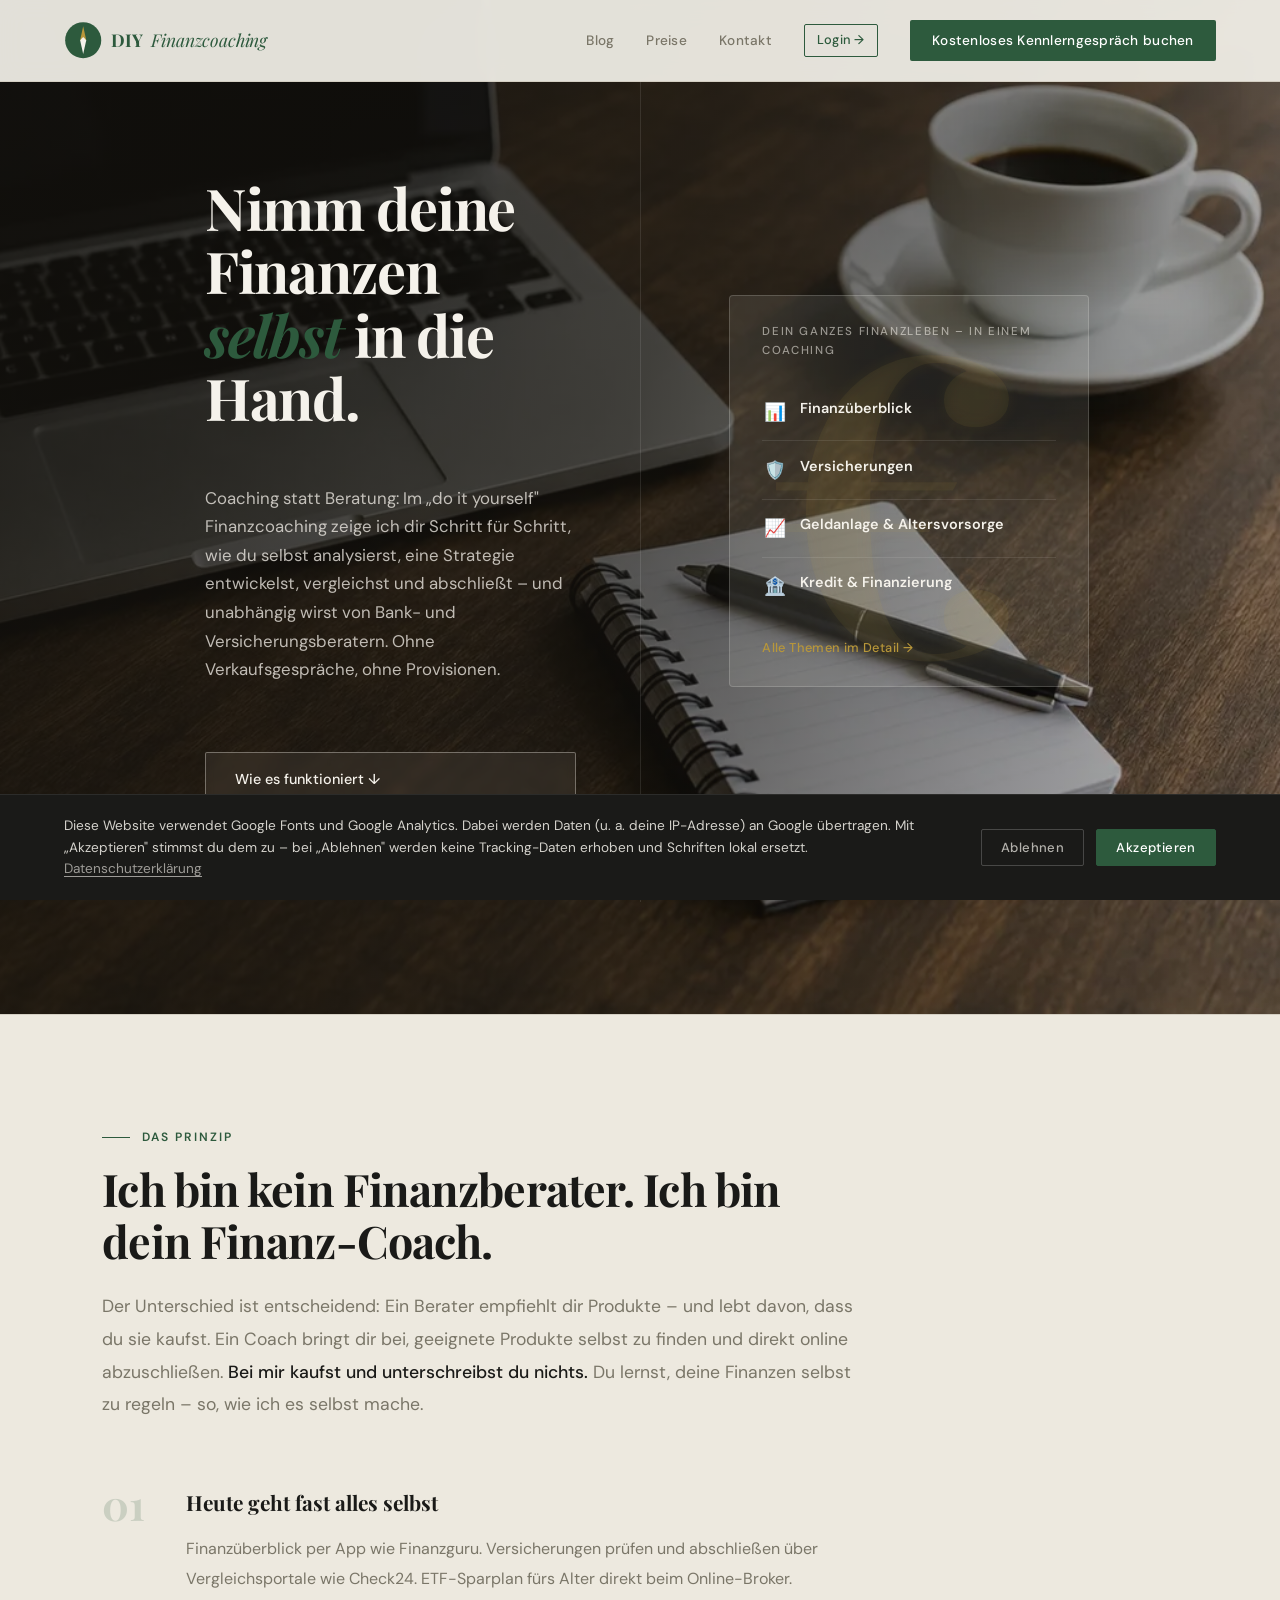
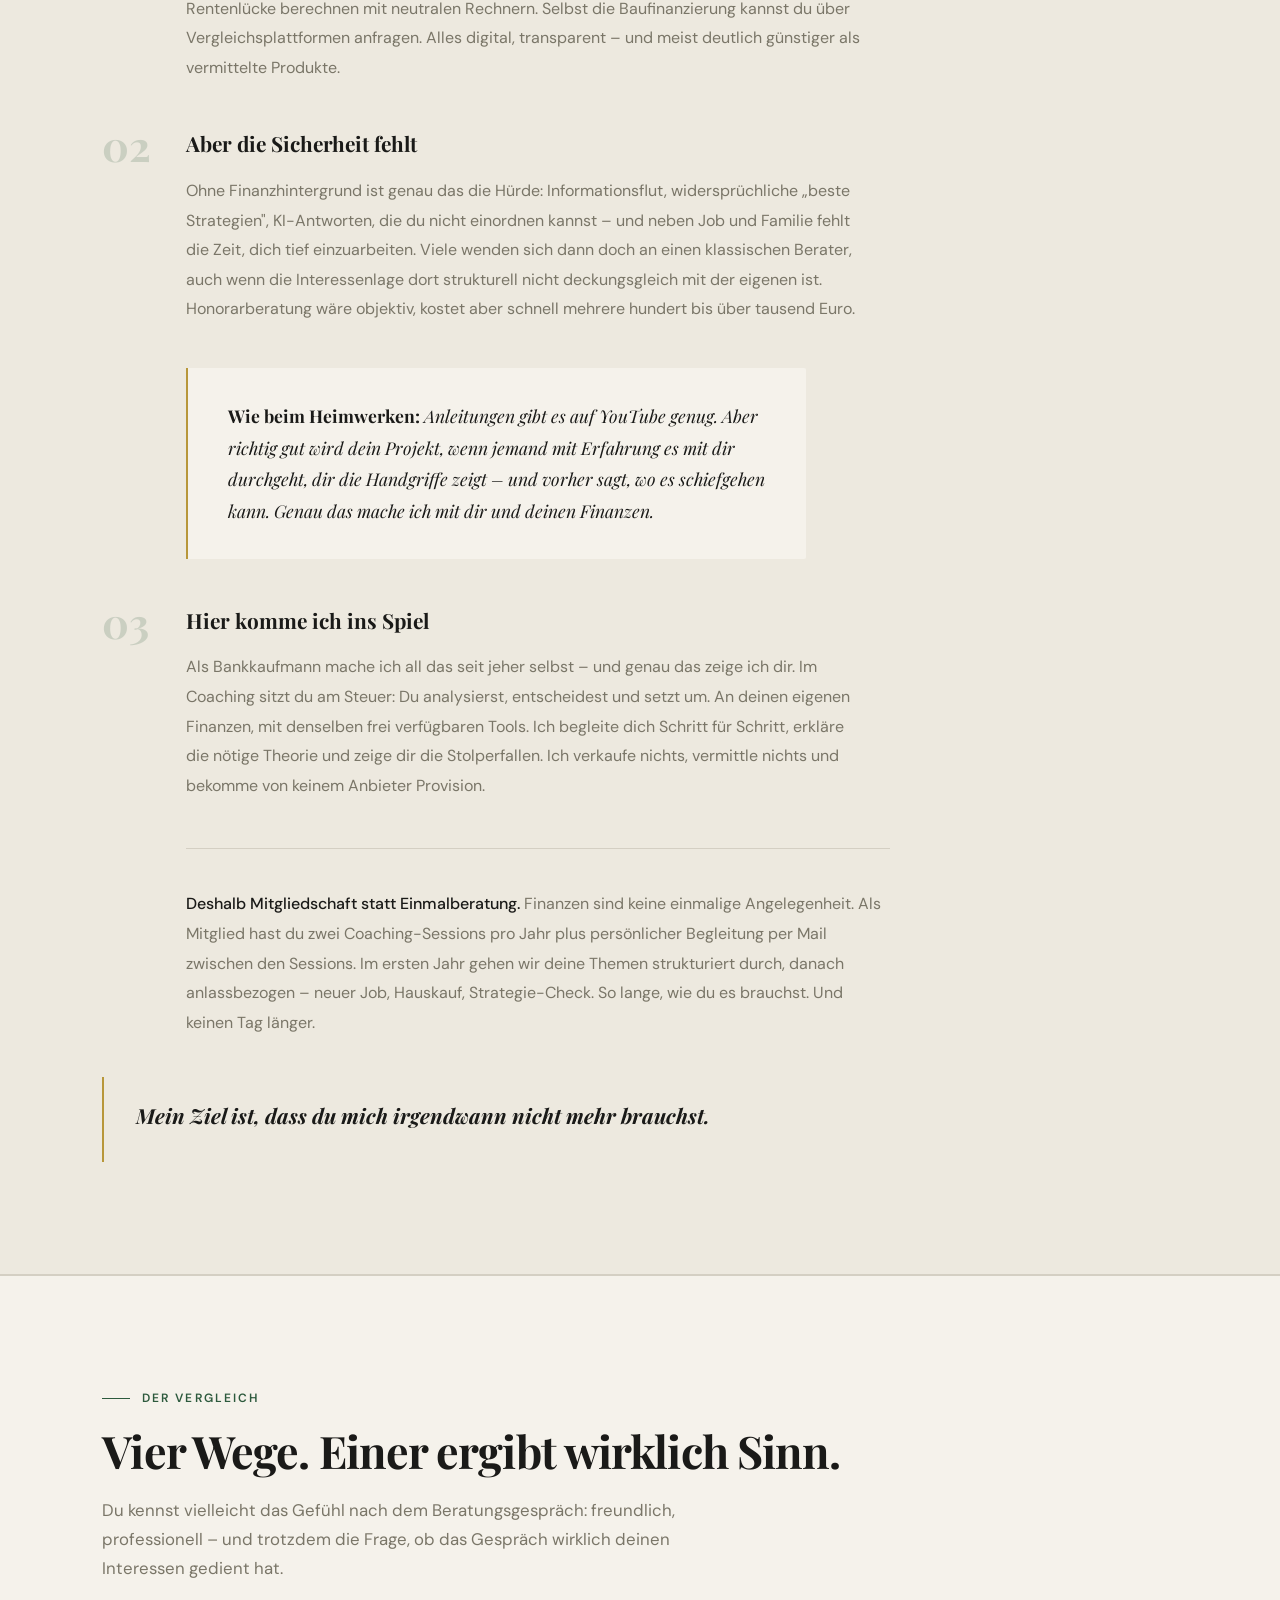
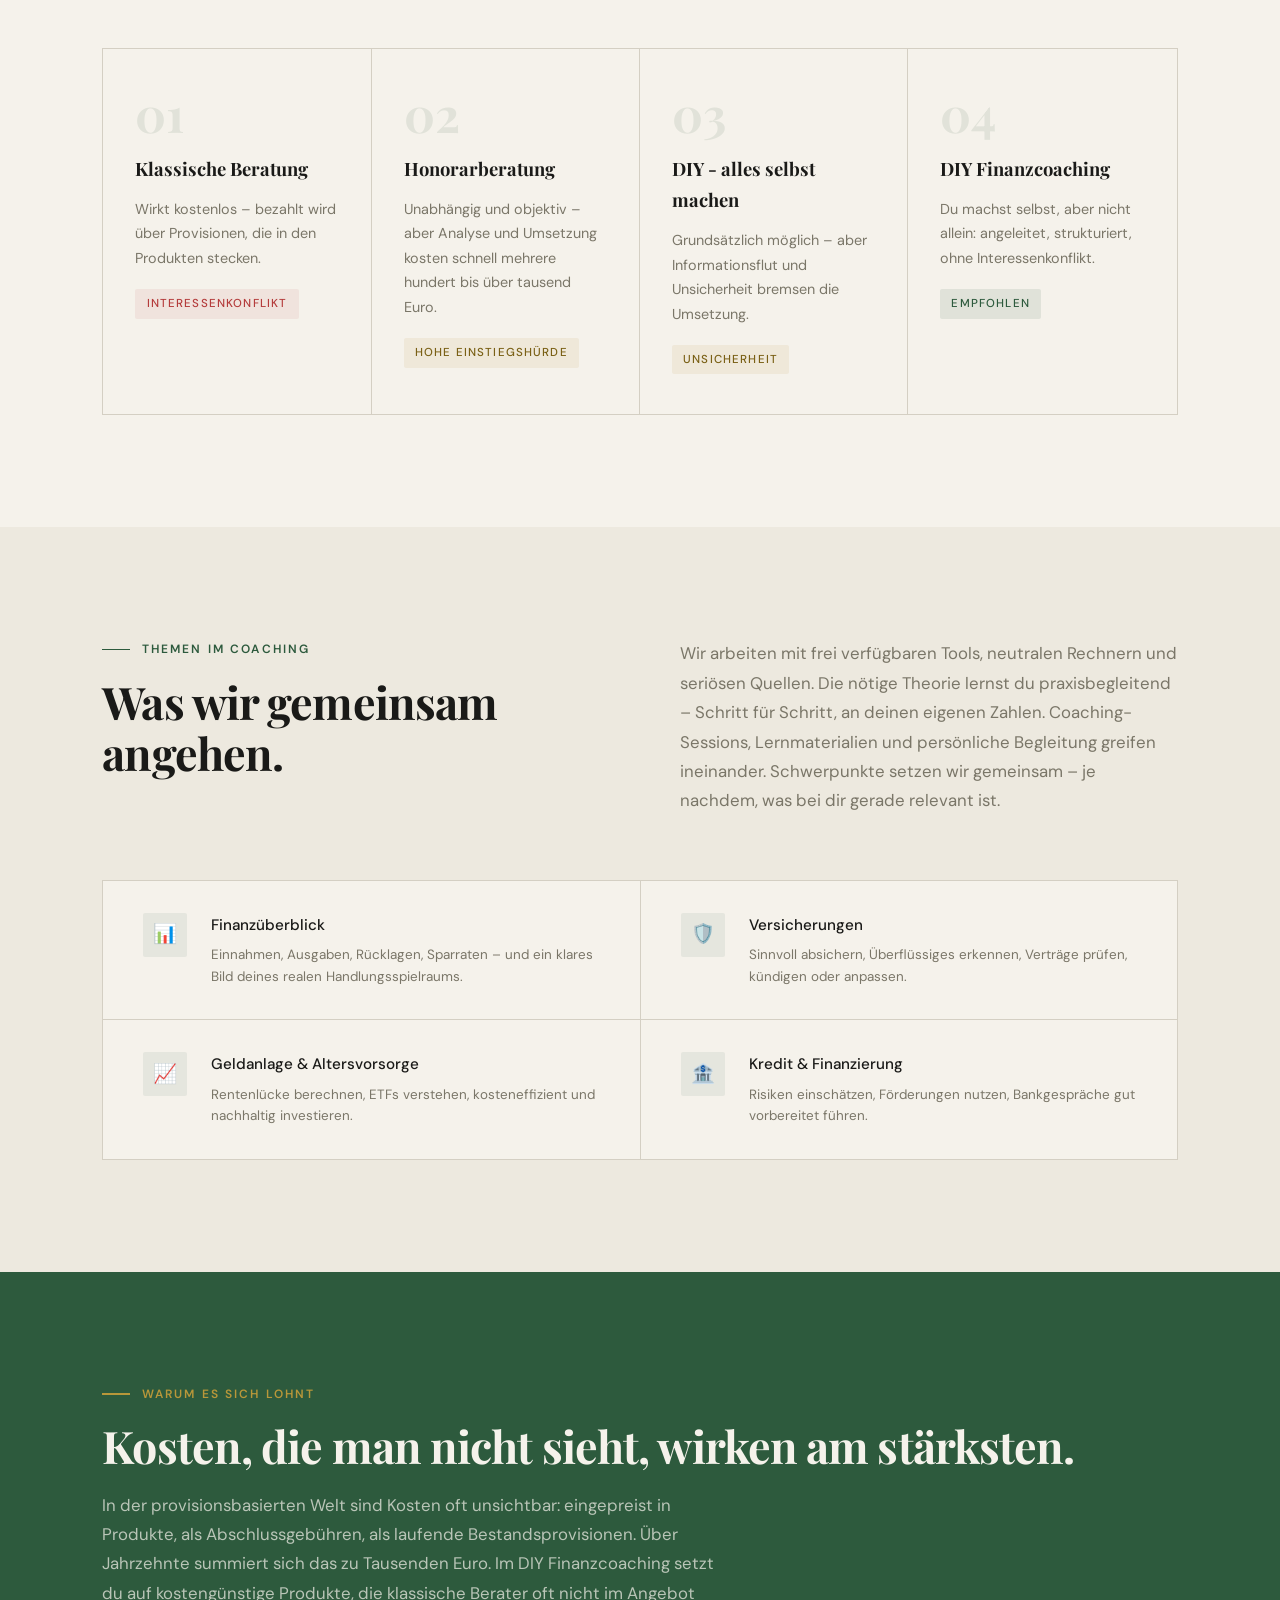
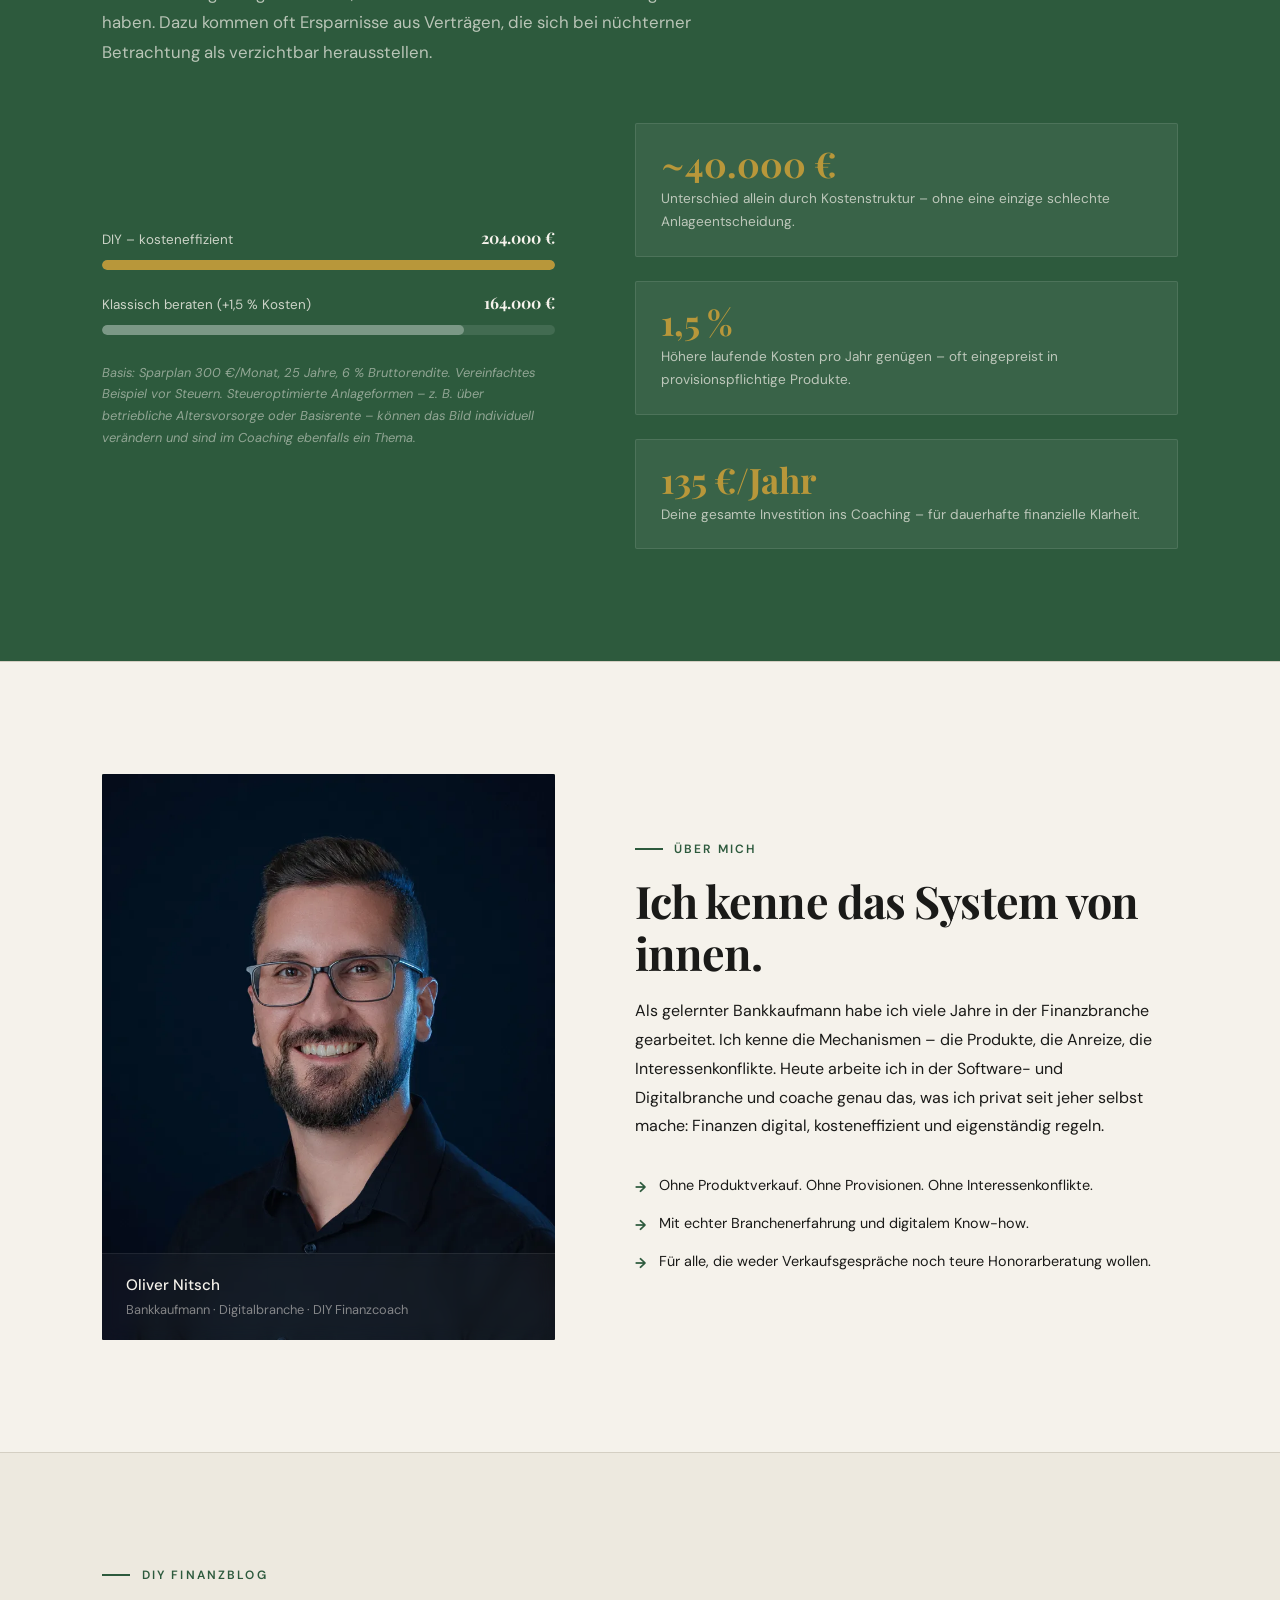
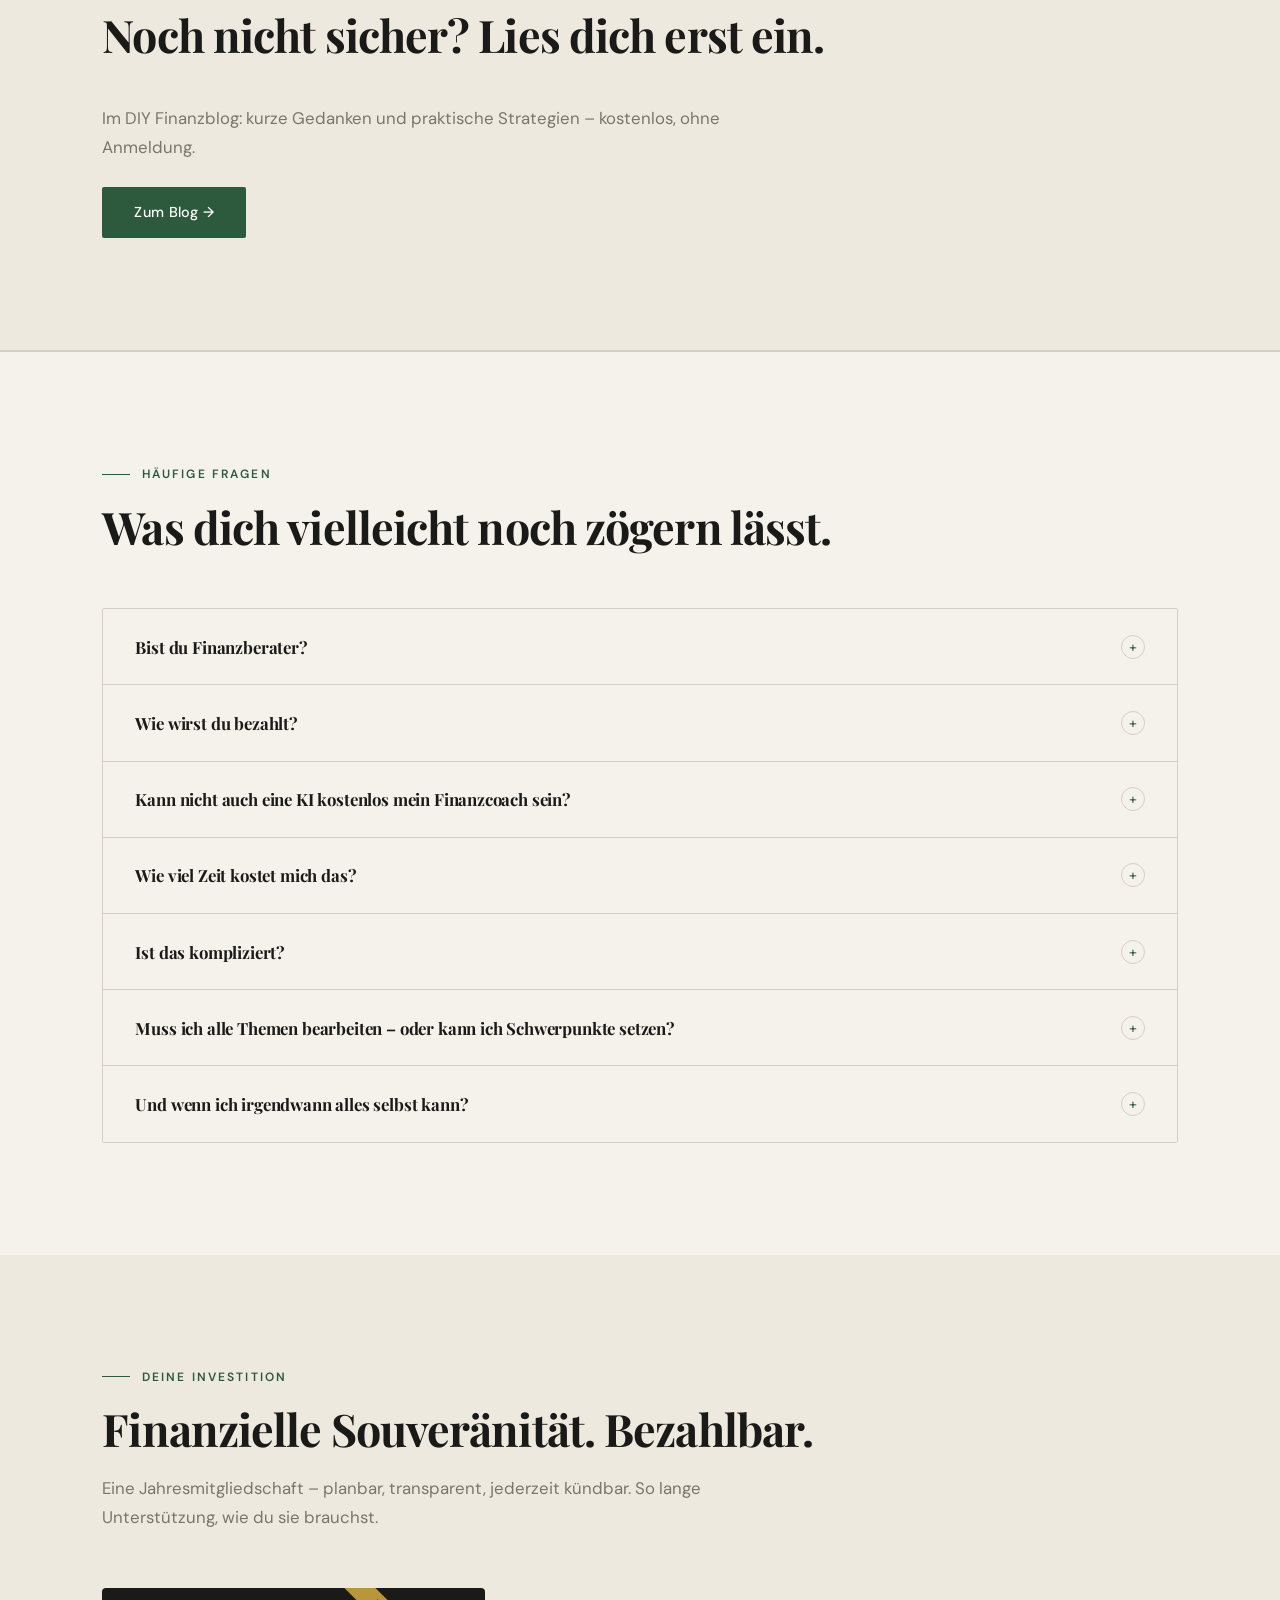
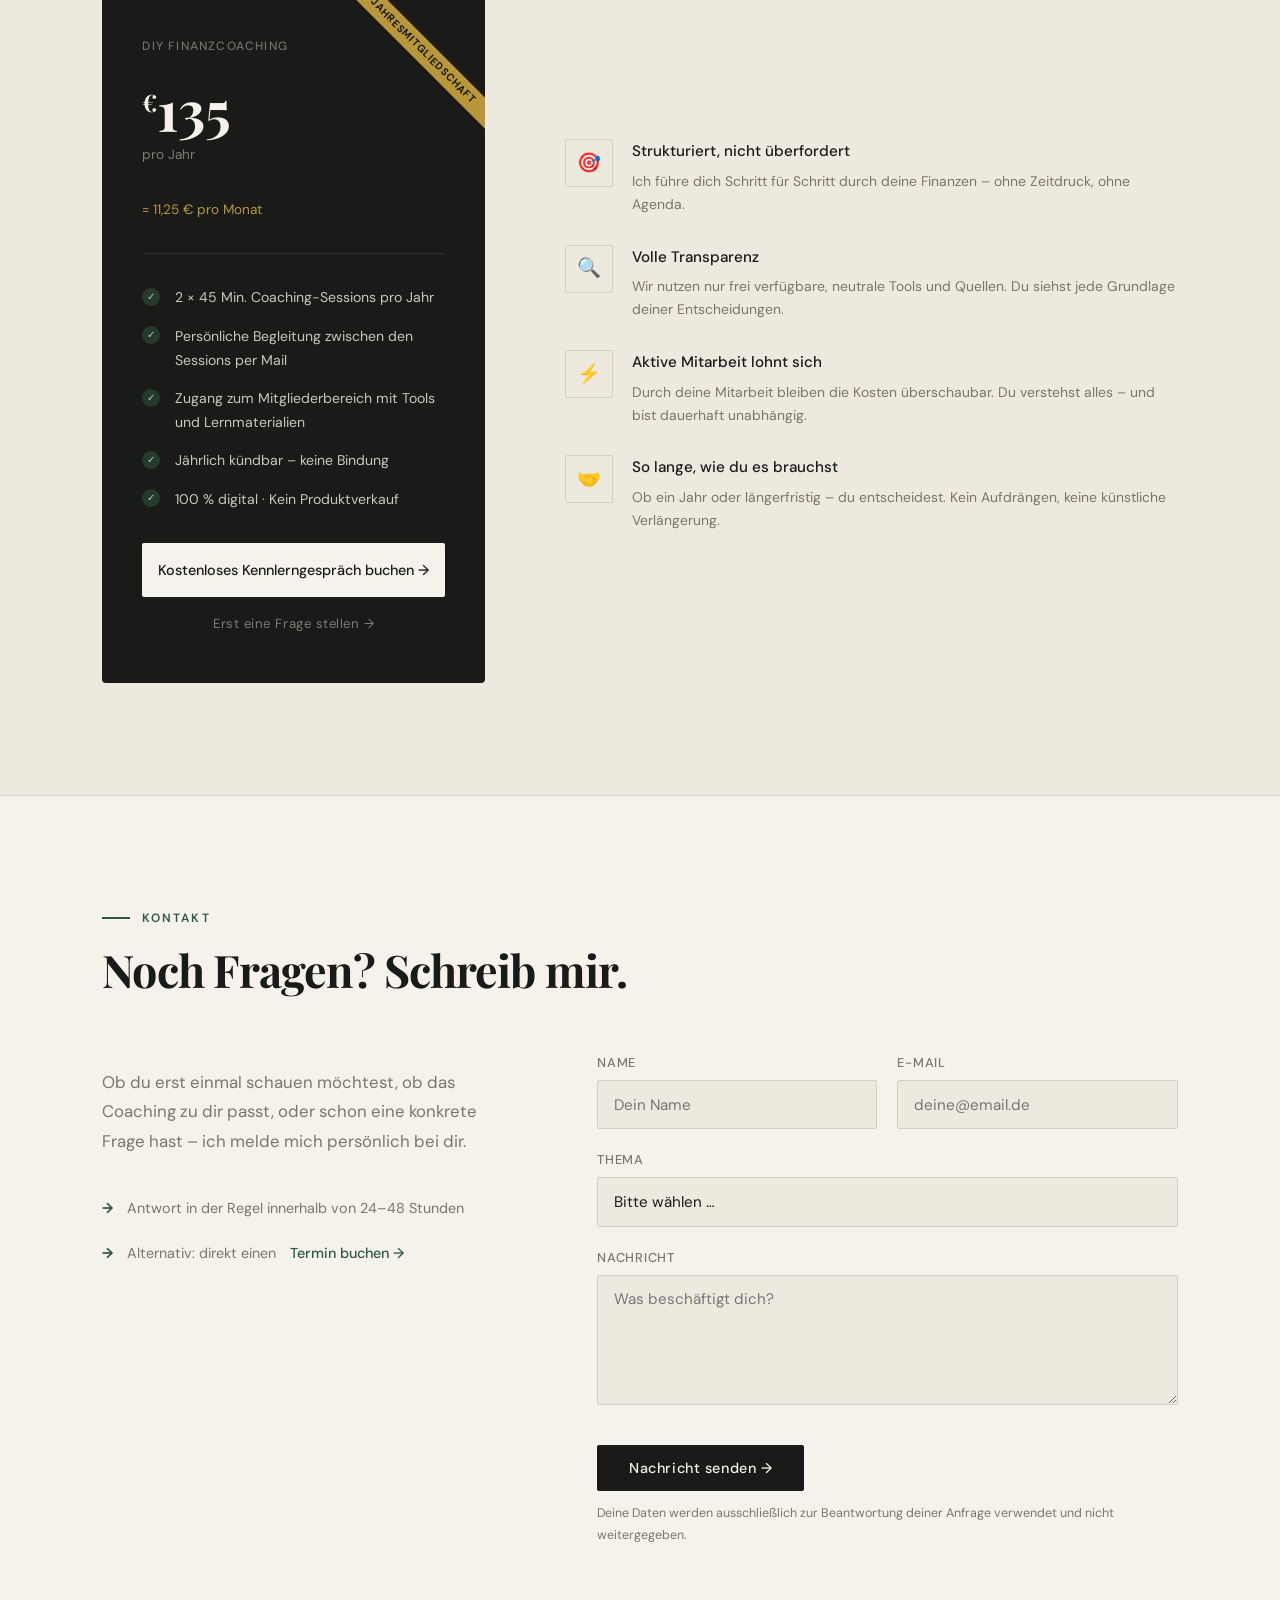
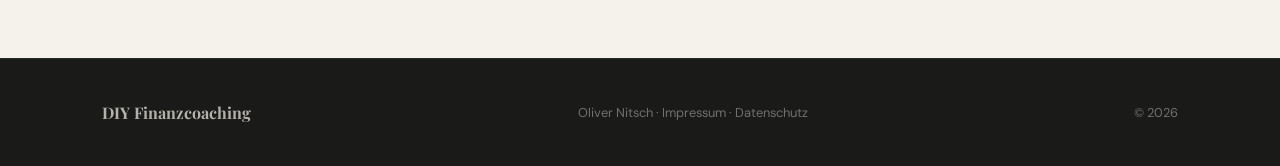
==== commit fbbcfed8: "Nav: Login-Button für Mitgliederbereich ergänzt (Desktop + Mobil) https://claude.ai/code/session_01S" ====
--- a/index.html
+++ b/index.html
@@ -23,6 +23,7 @@
     <a class="nav-link" href="./blog/">Blog</a>
     <a class="nav-link" href="./#pricing">Preise</a>
     <a class="nav-link" href="./#contact">Kontakt</a>
+    <a class="nav-link nav-link--login" href="https://app.diy-finanzcoaching.de" rel="noopener noreferrer">Login →</a>
   </div>
   <a class="nav-cta" href="https://calendly.com/diy-finanzcoaching-nitsch/neues-meeting" rel="noopener noreferrer">Kostenloses Kennlerngespräch buchen</a>
   <button class="nav-burger" aria-label="Menü öffnen">
--- a/style.css
+++ b/style.css
@@ -105,6 +105,16 @@
 
 .nav-link:hover { color: var(--accent); }
 .nav-link:hover::after { width: 100%; }
+
+.nav-link--login {
+  color: var(--accent);
+  border: 1px solid var(--accent);
+  border-radius: 2px;
+  padding: 0.3rem 0.75rem;
+  font-size: 0.8rem;
+}
+.nav-link--login:hover { background: rgba(45,90,61,0.07); }
+.nav-link--login::after { display: none; }
 
 .nav-cta {
   background: var(--accent);
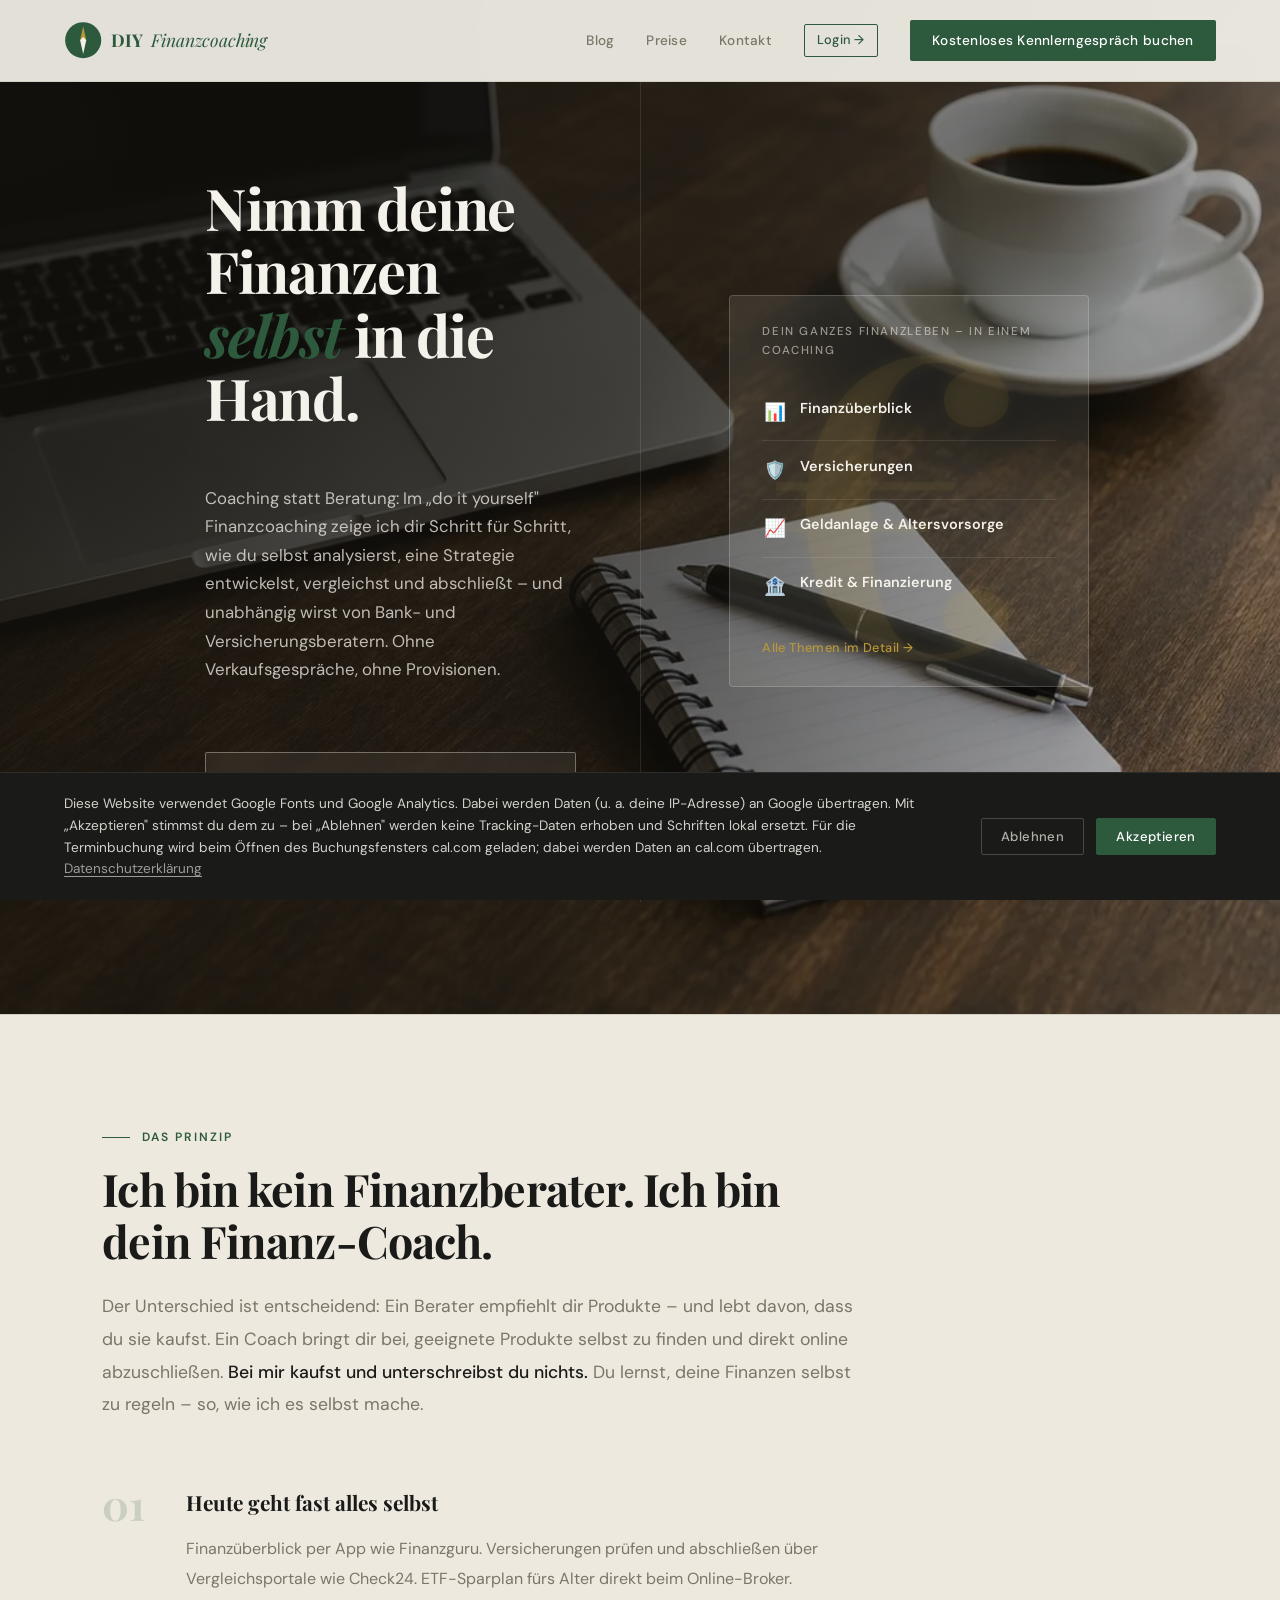
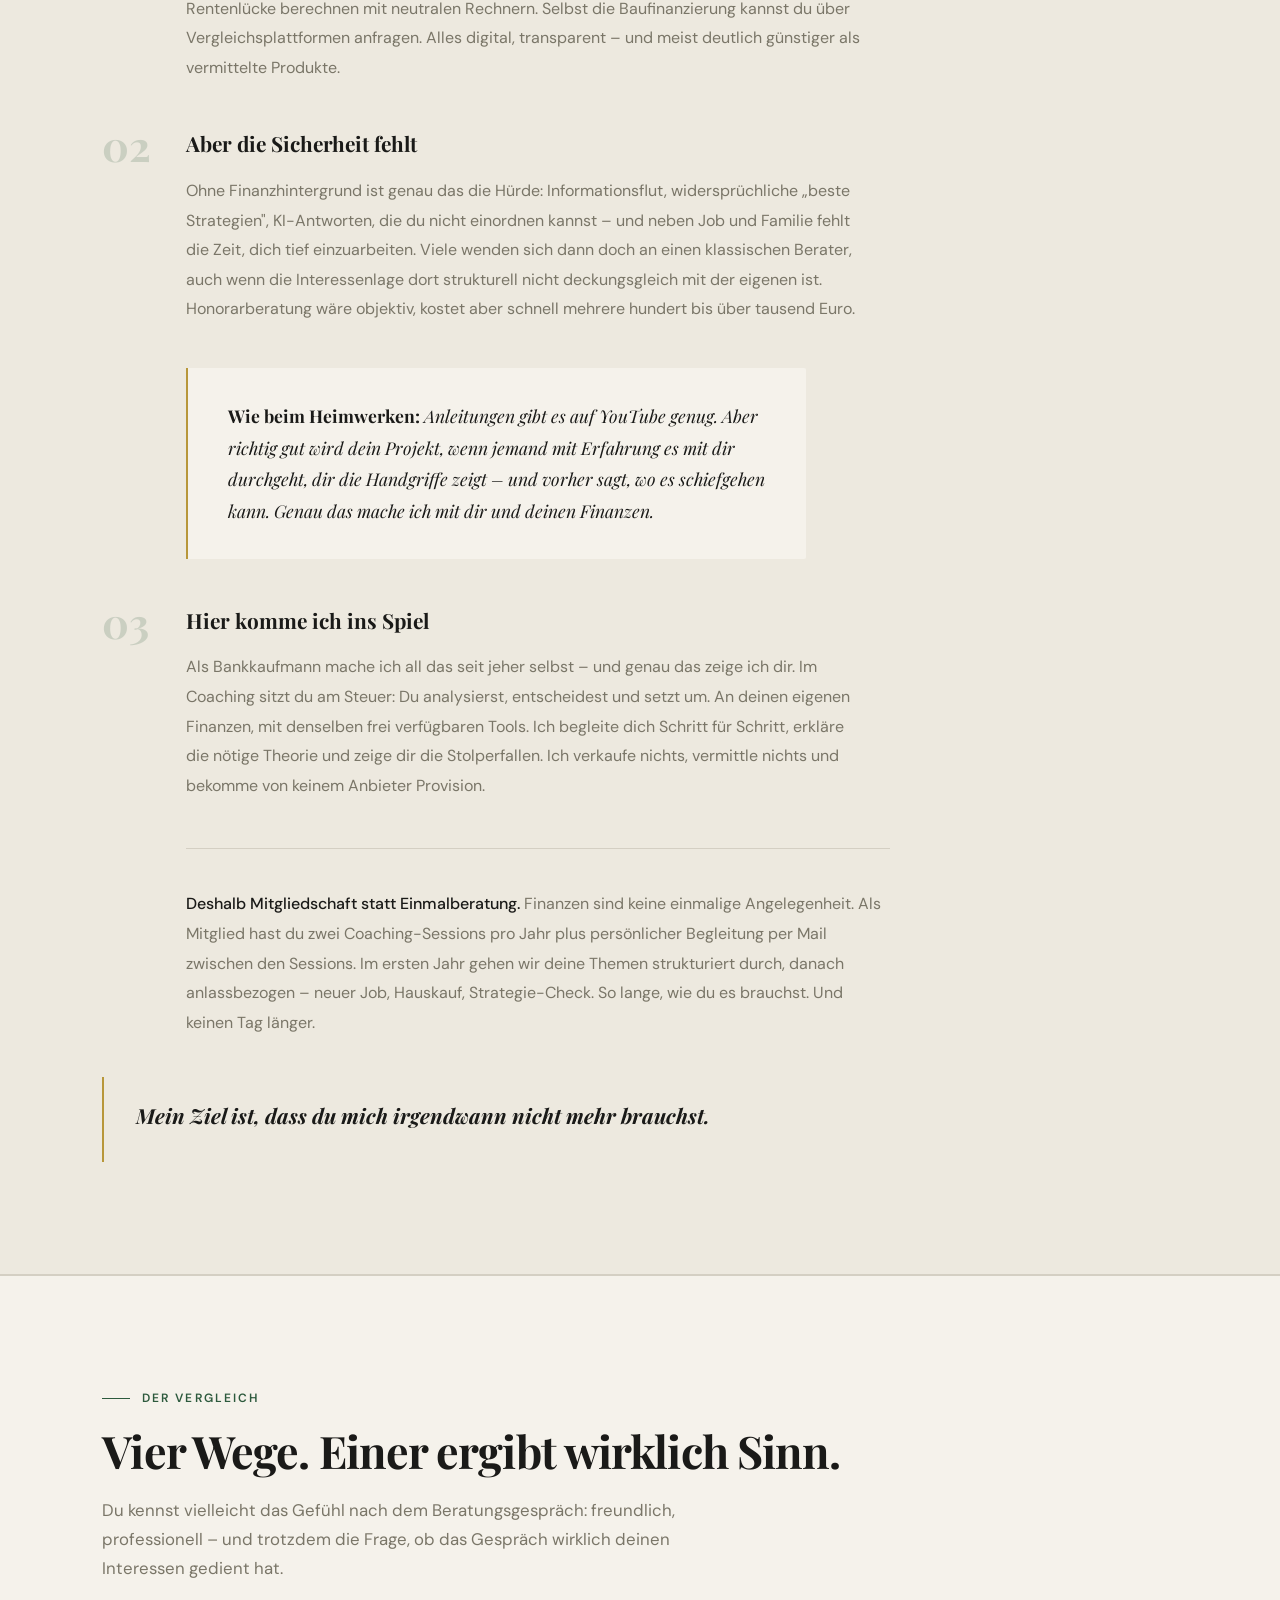
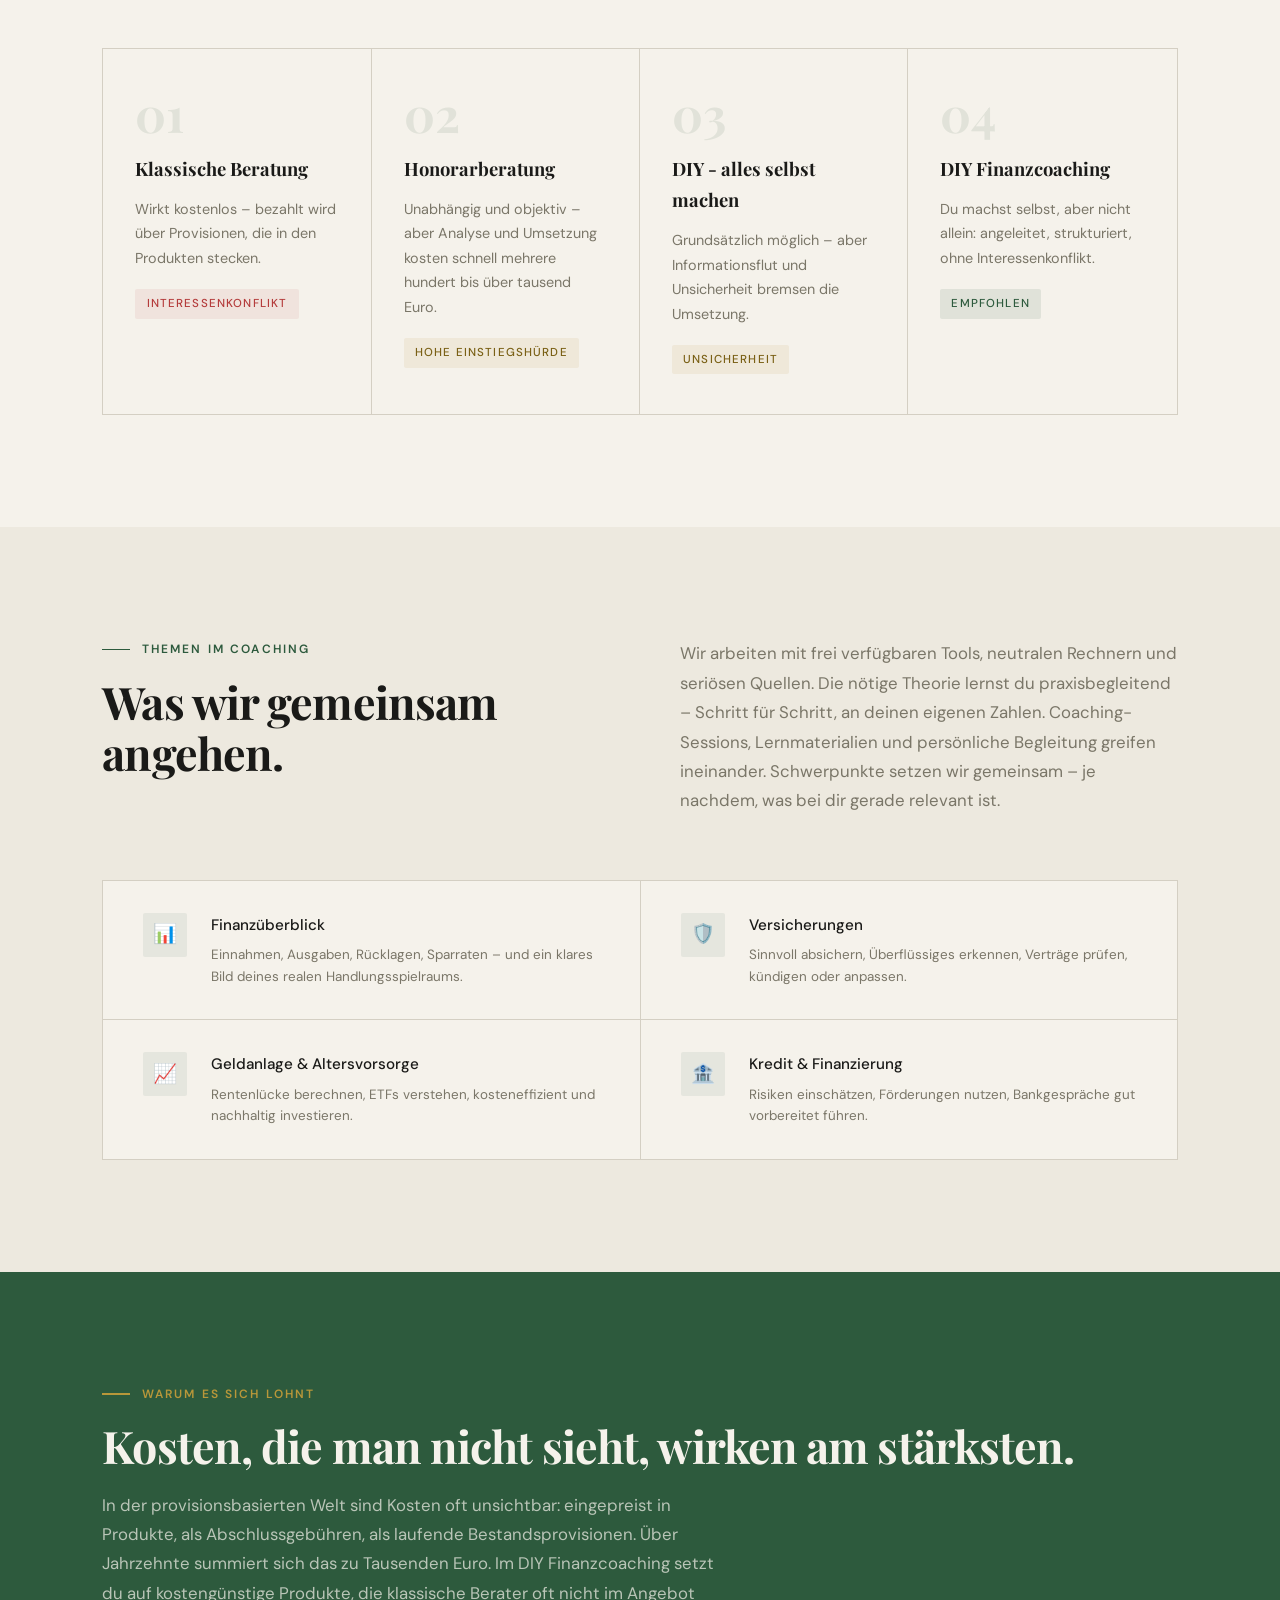
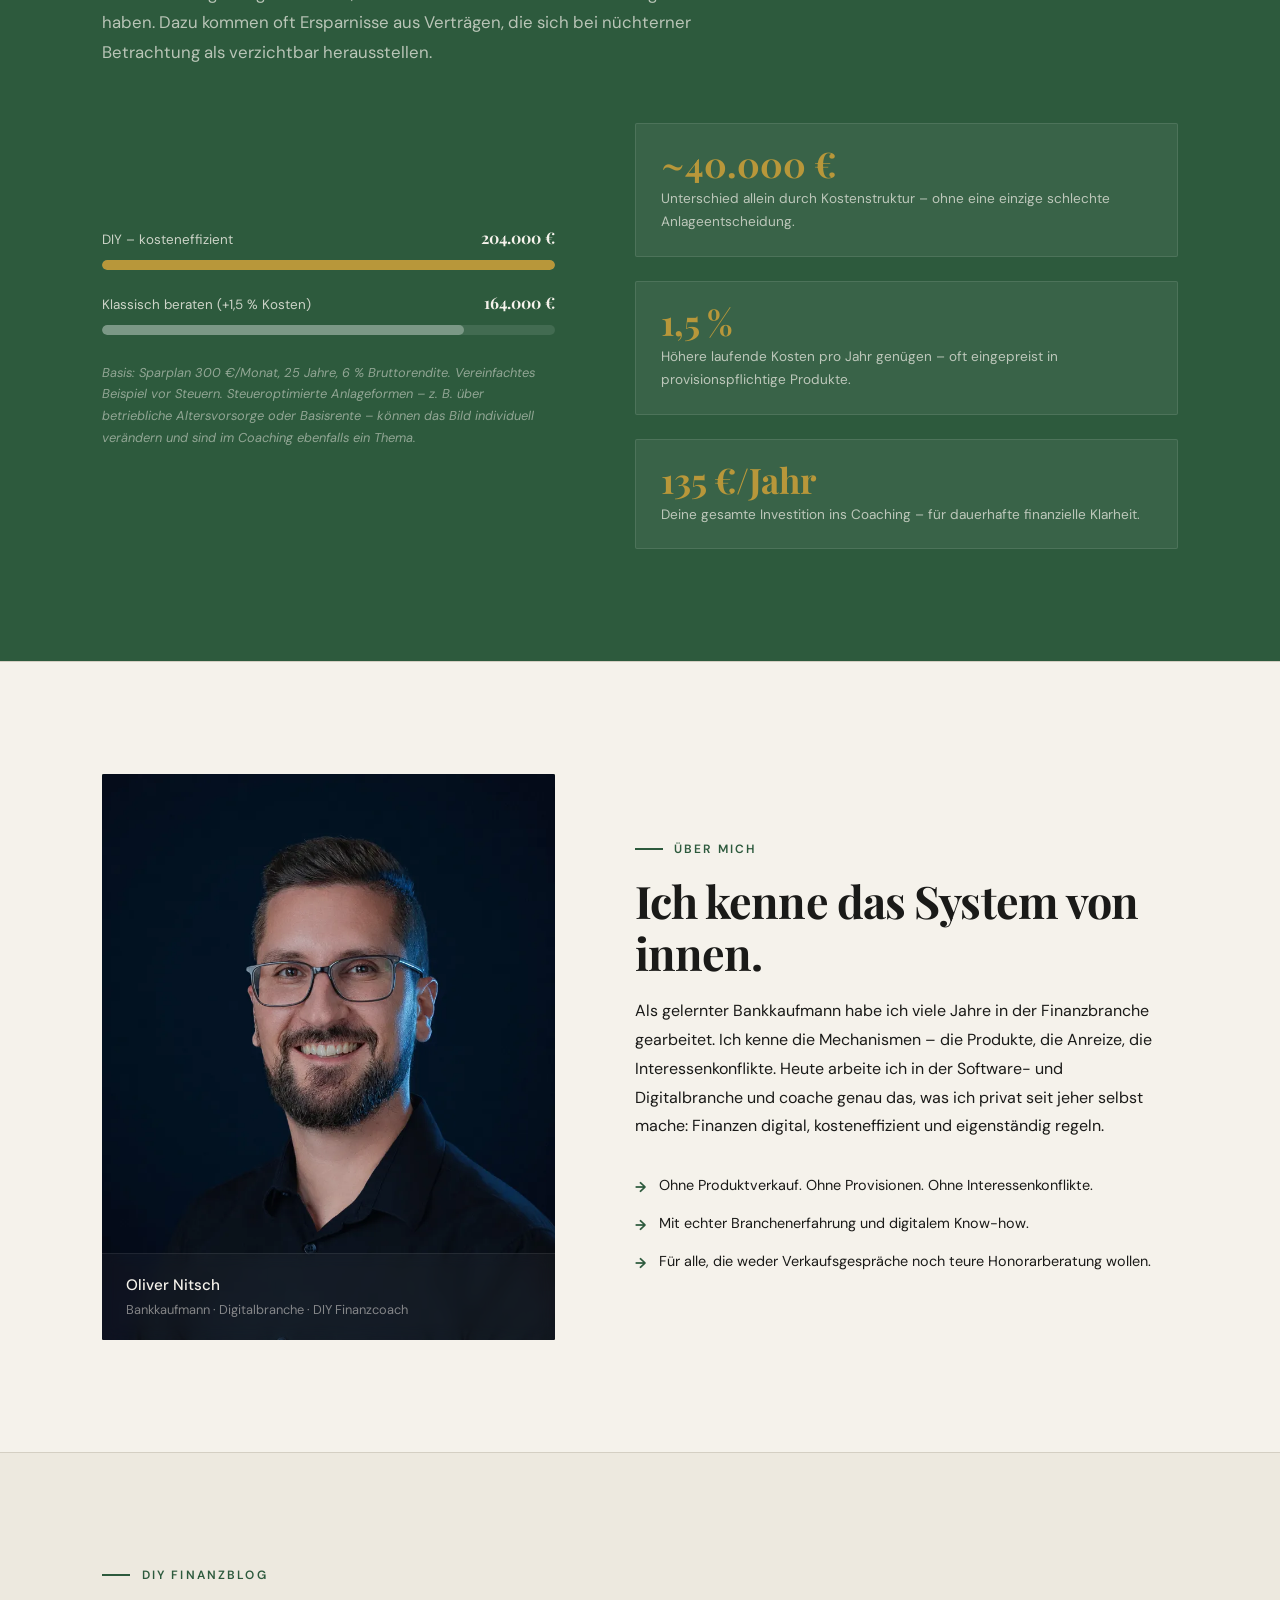
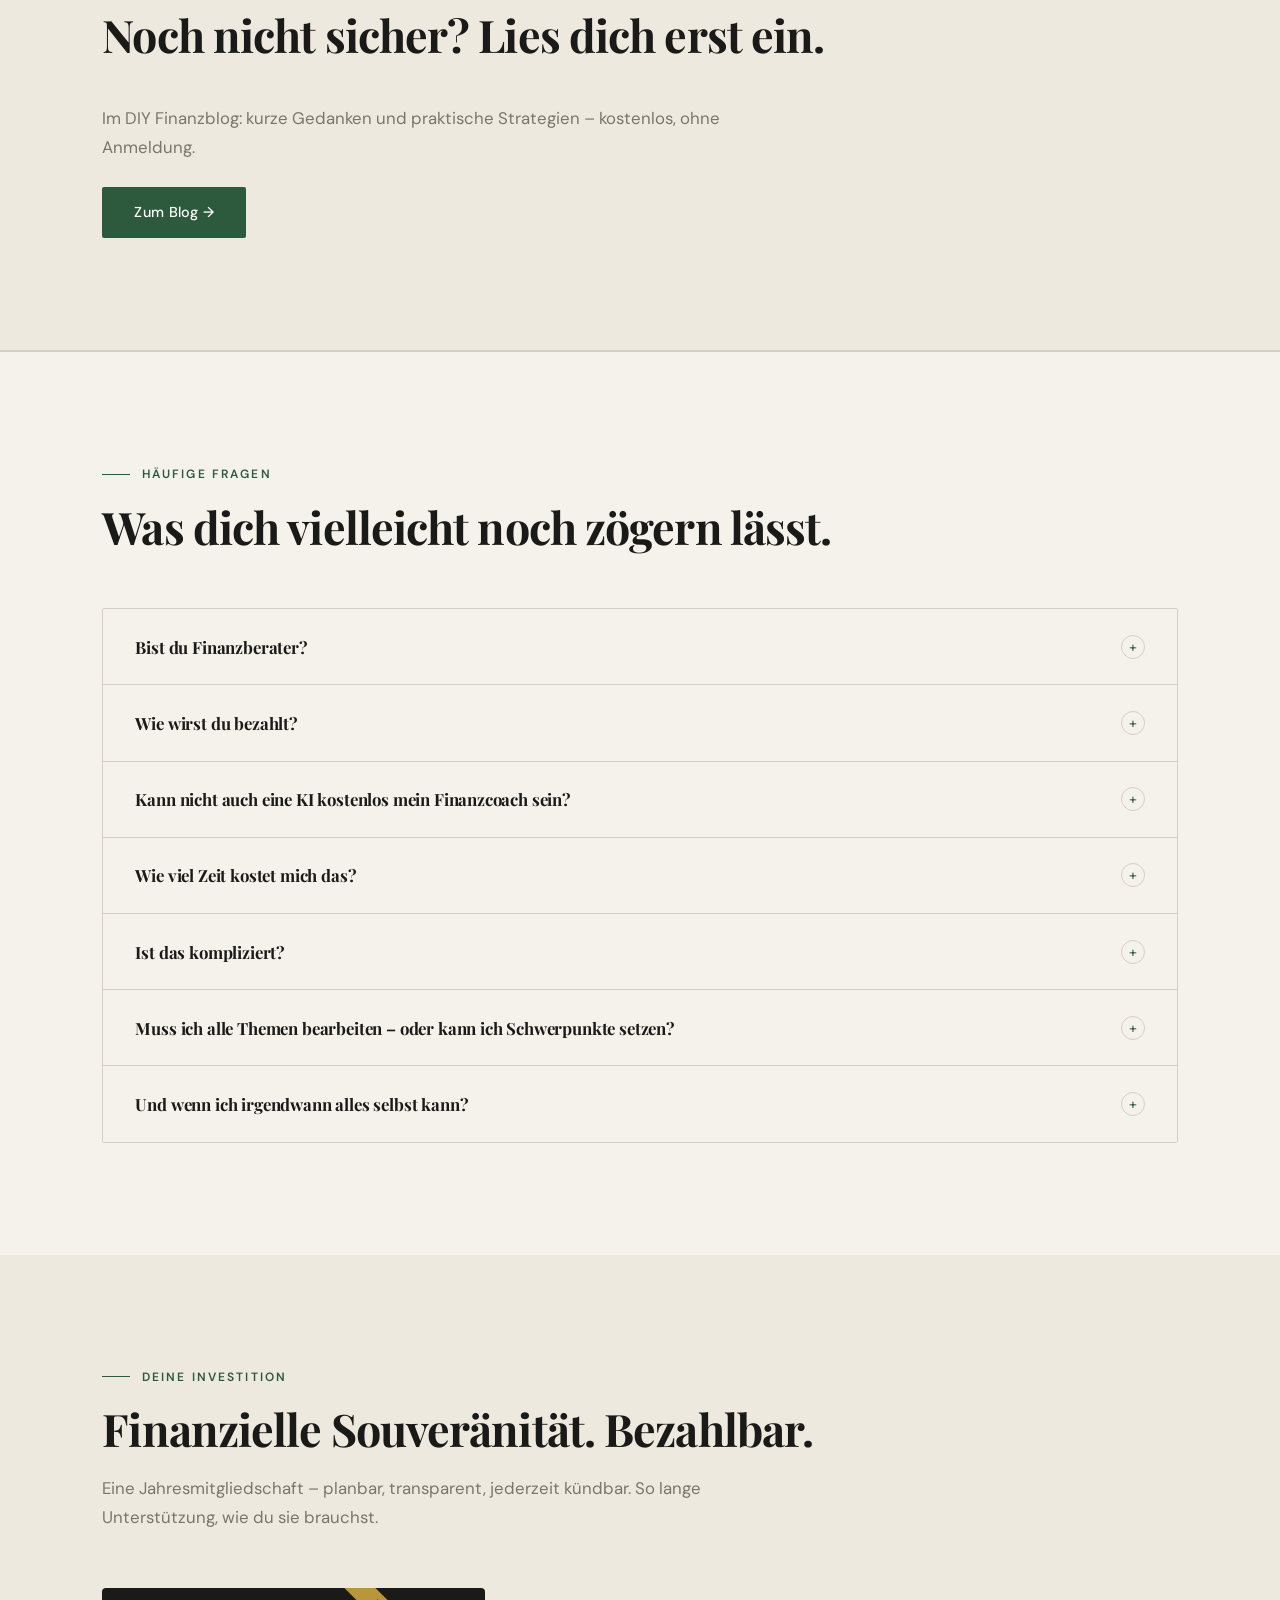
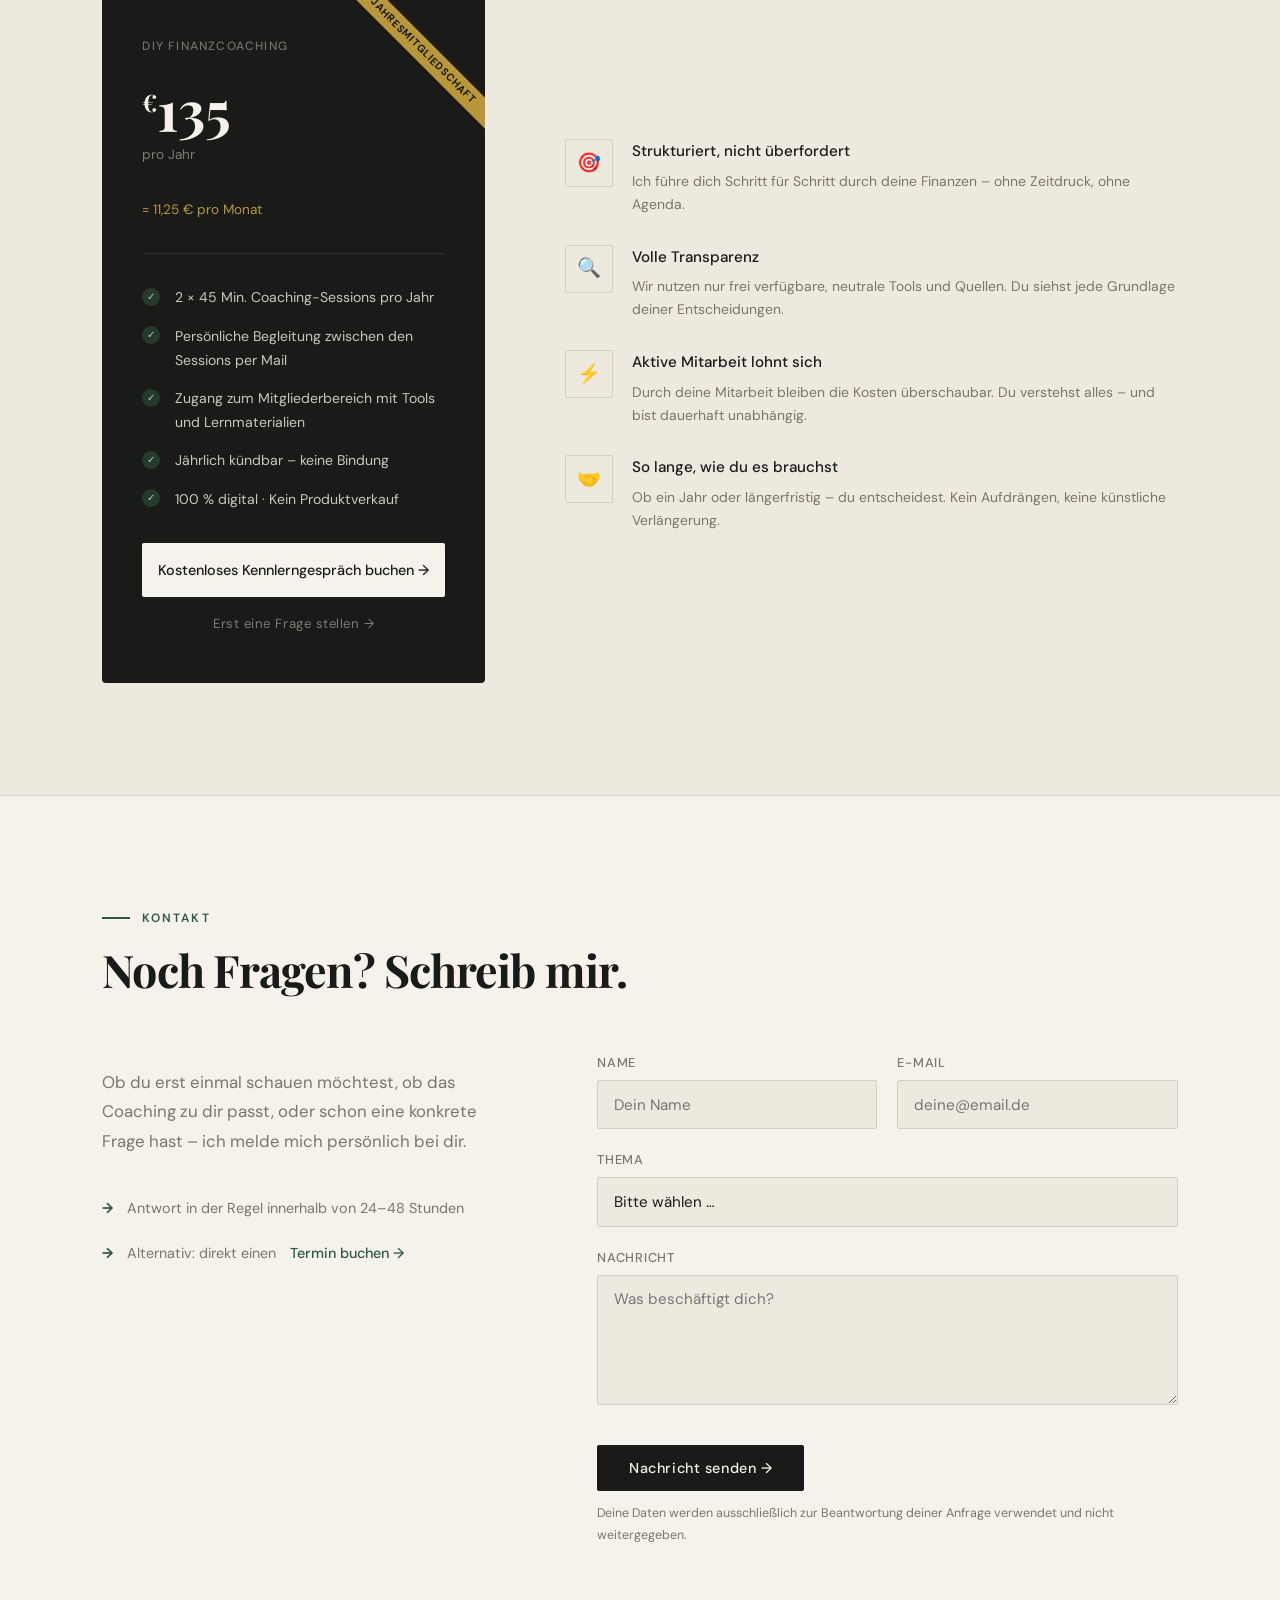
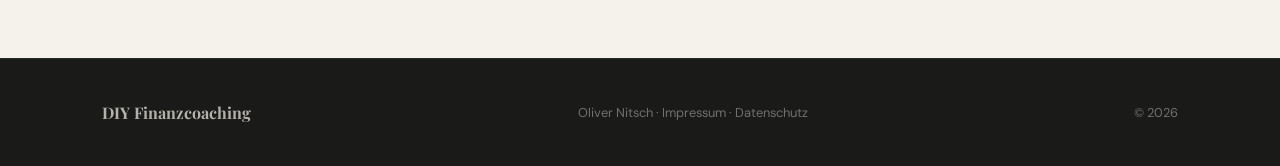
==== commit 1af7a6c0: "Doppel-Modal beheben: cal.com-Eigen-Popup unterdrücken Die Buchungslinks trugen data-cal-link, wodur" ====
--- a/index.html
+++ b/index.html
@@ -23,9 +23,9 @@
     <a class="nav-link" href="./blog/">Blog</a>
     <a class="nav-link" href="./#pricing">Preise</a>
     <a class="nav-link" href="./#contact">Kontakt</a>
-    <a class="nav-link nav-link--login" href="https://app.diy-finanzcoaching.de" rel="noopener noreferrer">Login →</a>
-  </div>
-  <a class="nav-cta" href="https://calendly.com/diy-finanzcoaching-nitsch/neues-meeting" rel="noopener noreferrer">Kostenloses Kennlerngespräch buchen</a>
+    <a class="nav-link nav-link--login" href="https://app.diy-finanzcoaching.de/dashboard" rel="noopener noreferrer">Login →</a>
+  </div>
+  <a class="nav-cta" href="https://app.cal.com/diy-finanzcoaching-oliver-nitsch" data-cal-book rel="noopener noreferrer">Kostenloses Kennlerngespräch buchen</a>
   <button class="nav-burger" aria-label="Menü öffnen">
     <span></span>
     <span></span>
@@ -384,7 +384,7 @@
           <span>100 % digital · Kein Produktverkauf</span>
         </div>
       </div>
-      <a href="https://calendly.com/diy-finanzcoaching-nitsch/neues-meeting" rel="noopener noreferrer" class="price-cta">Kostenloses Kennlerngespräch buchen →</a>
+      <a href="https://app.cal.com/diy-finanzcoaching-oliver-nitsch" data-cal-book rel="noopener noreferrer" class="price-cta">Kostenloses Kennlerngespräch buchen →</a>
       <a href="#contact" style="display:block; text-align:center; margin-top:1rem; font-size:0.82rem; color:rgba(245,242,235,0.45); text-decoration:none; letter-spacing:0.04em;">Erst eine Frage stellen →</a>
     </div>
     <div class="pricing-reasons">
@@ -429,7 +429,7 @@
       <p class="section-sub">Ob du erst einmal schauen möchtest, ob das Coaching zu dir passt, oder schon eine konkrete Frage hast – ich melde mich persönlich bei dir.</p>
       <div class="contact-meta">
         <div class="contact-meta-item">Antwort in der Regel innerhalb von 24–48 Stunden</div>
-        <div class="contact-meta-item">Alternativ: direkt einen <a href="https://calendly.com/diy-finanzcoaching-nitsch/neues-meeting" rel="noopener noreferrer" style="color:var(--accent); text-decoration:none; font-weight:500;">Termin buchen →</a></div>
+        <div class="contact-meta-item">Alternativ: direkt einen <a href="https://app.cal.com/diy-finanzcoaching-oliver-nitsch" data-cal-book rel="noopener noreferrer" style="color:var(--accent); text-decoration:none; font-weight:500;">Termin buchen →</a></div>
       </div>
     </div>
     <form class="contact-form" action="https://api.web3forms.com/submit" method="POST">
--- a/style.css
+++ b/style.css
@@ -2627,3 +2627,109 @@
   .principle-membership { margin-left: 0; }
   .principle-goal { padding: 2rem 1.75rem; }
 }
+
+/* ============================================================
+   CAL.COM BUCHUNGS-OVERLAY
+   ============================================================ */
+.cal-overlay {
+  position: fixed;
+  inset: 0;
+  z-index: 10000;
+  display: flex;
+  align-items: center;
+  justify-content: center;
+  padding: 1.5rem;
+  opacity: 0;
+  visibility: hidden;
+  pointer-events: none;
+  transition: opacity 0.25s ease, visibility 0.25s ease;
+}
+
+.cal-overlay--open {
+  opacity: 1;
+  visibility: visible;
+  pointer-events: auto;
+}
+
+.cal-overlay__backdrop {
+  position: absolute;
+  inset: 0;
+  background: rgba(26, 26, 24, 0.55);
+  backdrop-filter: blur(3px);
+  -webkit-backdrop-filter: blur(3px);
+}
+
+.cal-overlay__dialog {
+  position: relative;
+  display: flex;
+  flex-direction: column;
+  width: min(94vw, 1040px);
+  height: min(90vh, 880px);
+  background: #fff;
+  border: 1px solid var(--border);
+  border-radius: 6px;
+  box-shadow: 0 24px 60px rgba(26, 26, 24, 0.28);
+  overflow: hidden;
+  transform: translateY(12px) scale(0.99);
+  transition: transform 0.25s ease;
+}
+
+.cal-overlay--open .cal-overlay__dialog {
+  transform: translateY(0) scale(1);
+}
+
+.cal-overlay__close {
+  position: absolute;
+  top: 0.75rem;
+  right: 0.75rem;
+  z-index: 2;
+  width: 38px;
+  height: 38px;
+  display: flex;
+  align-items: center;
+  justify-content: center;
+  font-size: 1.6rem;
+  line-height: 1;
+  color: var(--ink);
+  background: var(--paper);
+  border: 1px solid var(--border);
+  border-radius: 50%;
+  cursor: pointer;
+  transition: background 0.15s ease, color 0.15s ease, border-color 0.15s ease;
+}
+
+.cal-overlay__close:hover {
+  background: var(--accent);
+  border-color: var(--accent);
+  color: var(--paper);
+}
+
+.cal-overlay__body {
+  flex: 1;
+  overflow: auto;
+  -webkit-overflow-scrolling: touch;
+}
+
+.cal-overlay__embed {
+  width: 100%;
+  height: 100%;
+  min-height: 100%;
+  overflow: hidden;
+}
+
+.cal-overlay__embed iframe {
+  width: 100%;
+  min-height: 100%;
+  border: 0;
+}
+
+@media (max-width: 640px) {
+  .cal-overlay { padding: 0; }
+  .cal-overlay__dialog {
+    width: 100vw;
+    height: 100vh;
+    height: 100dvh;
+    border: 0;
+    border-radius: 0;
+  }
+}
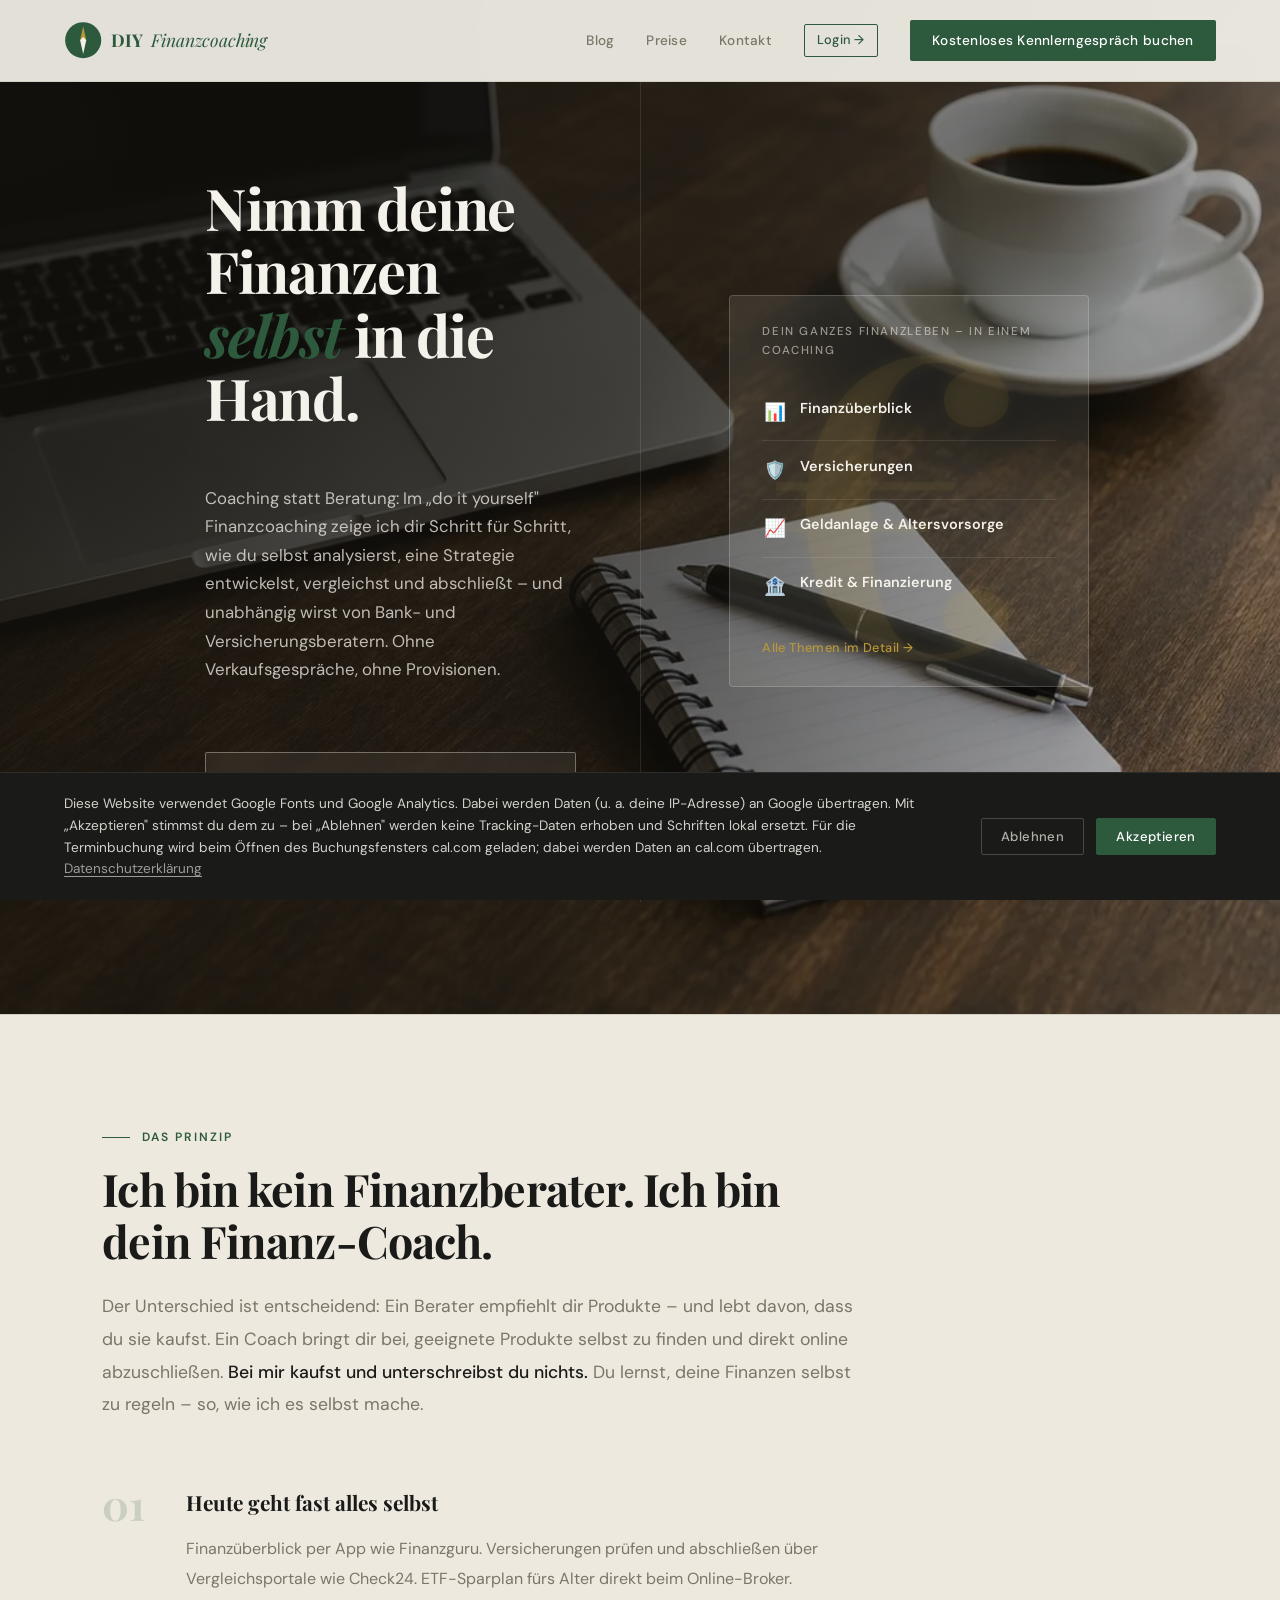
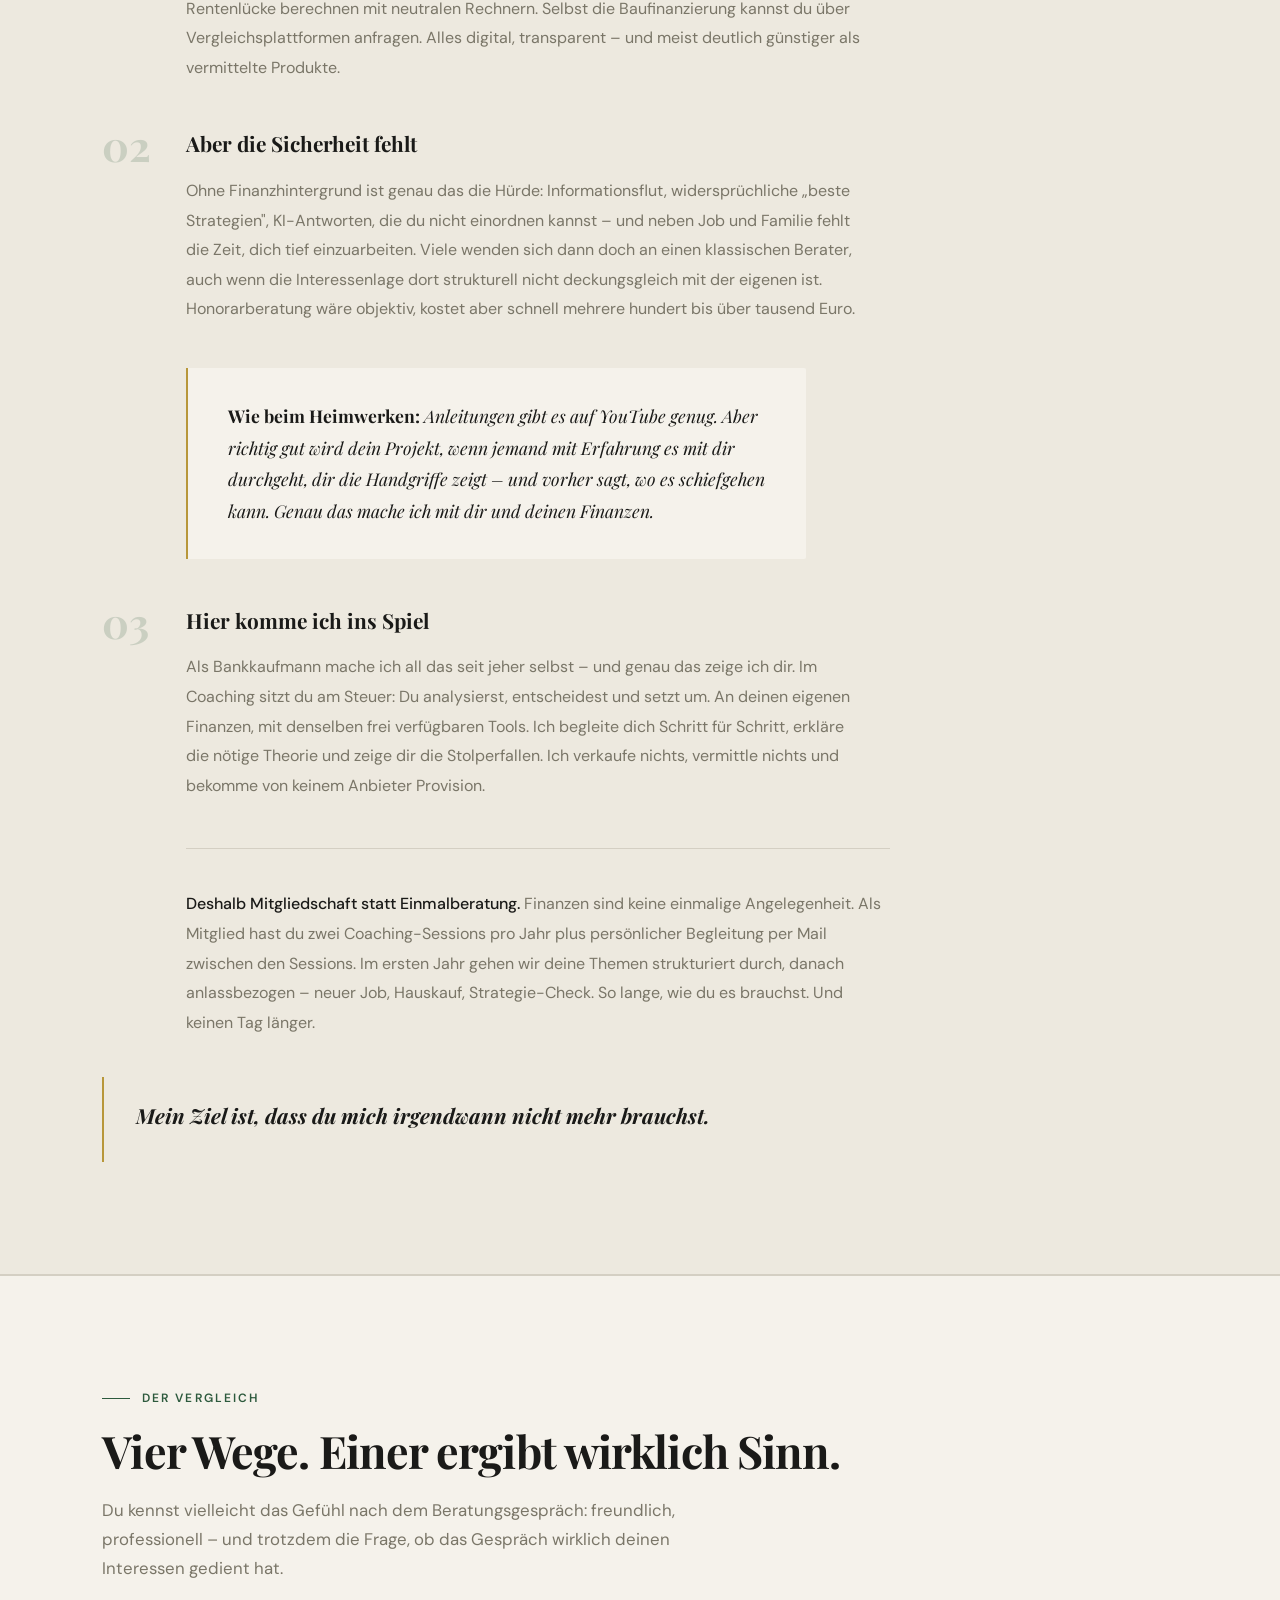
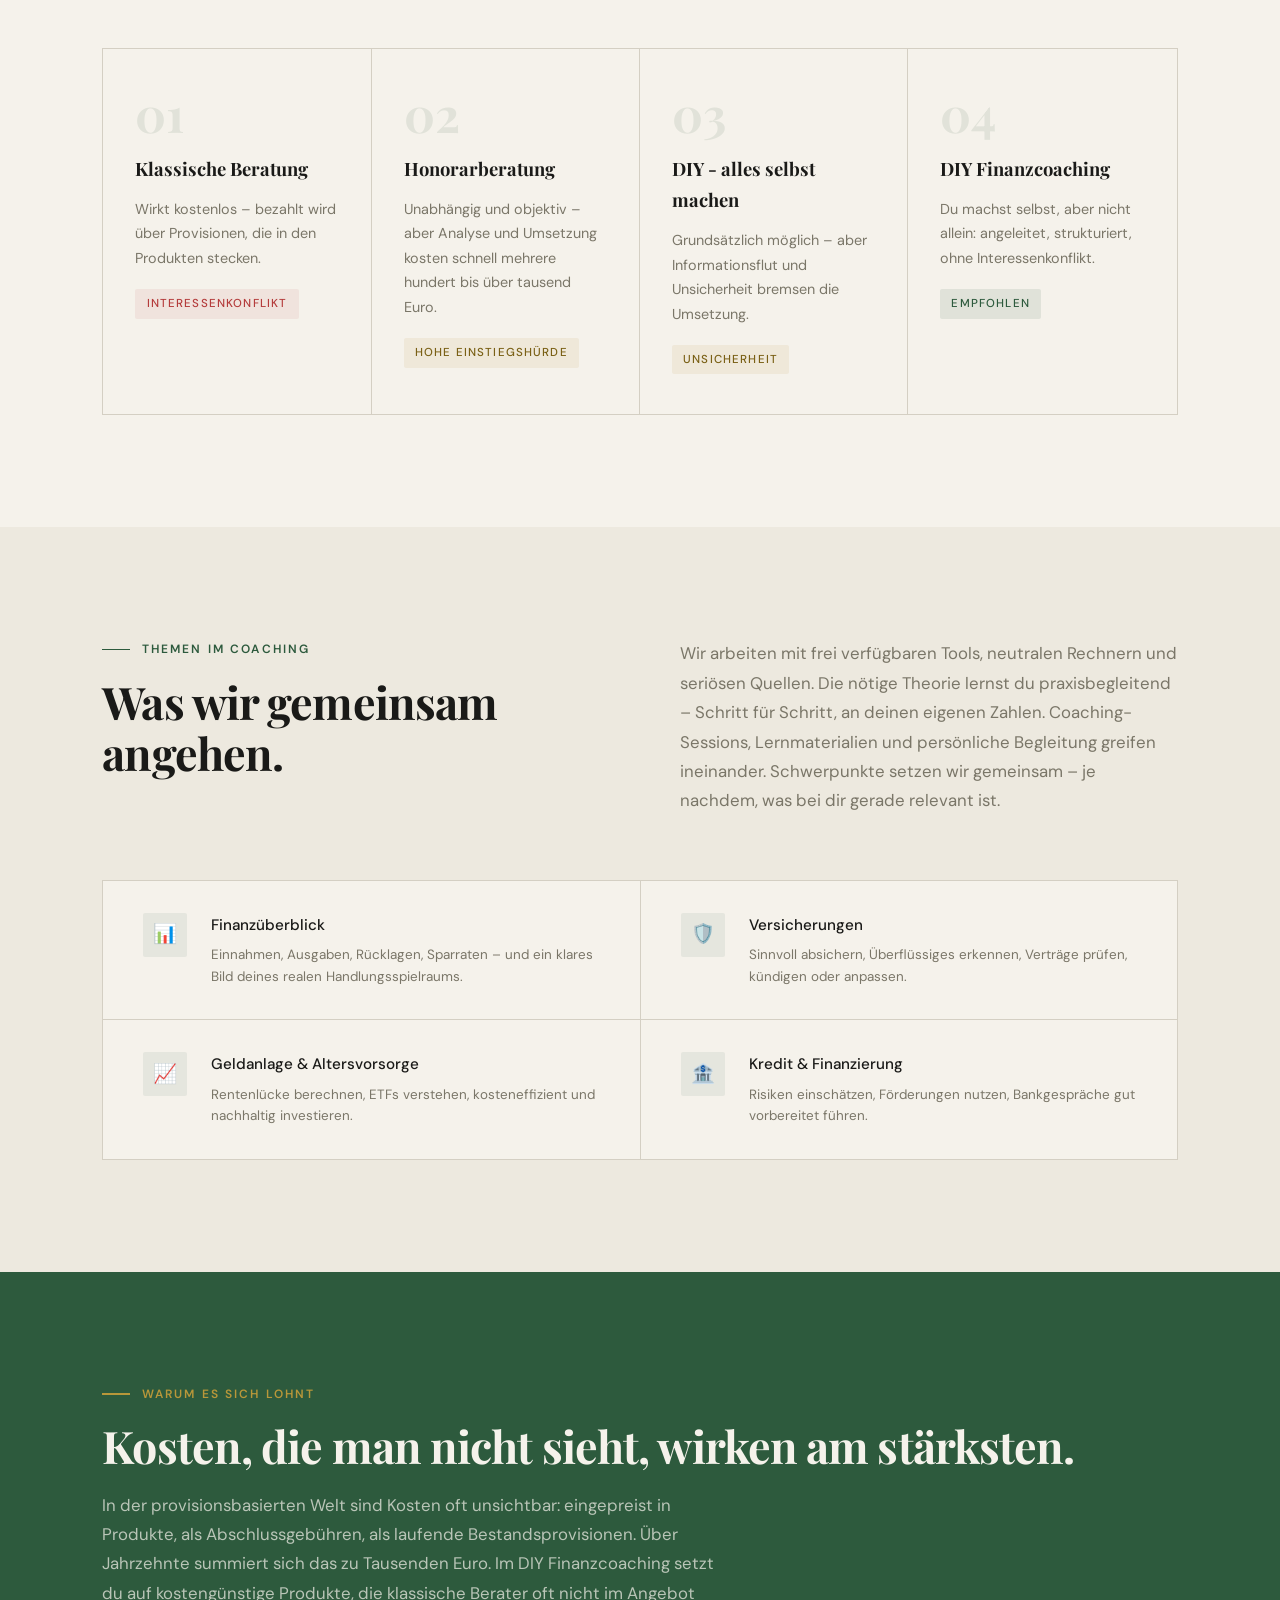
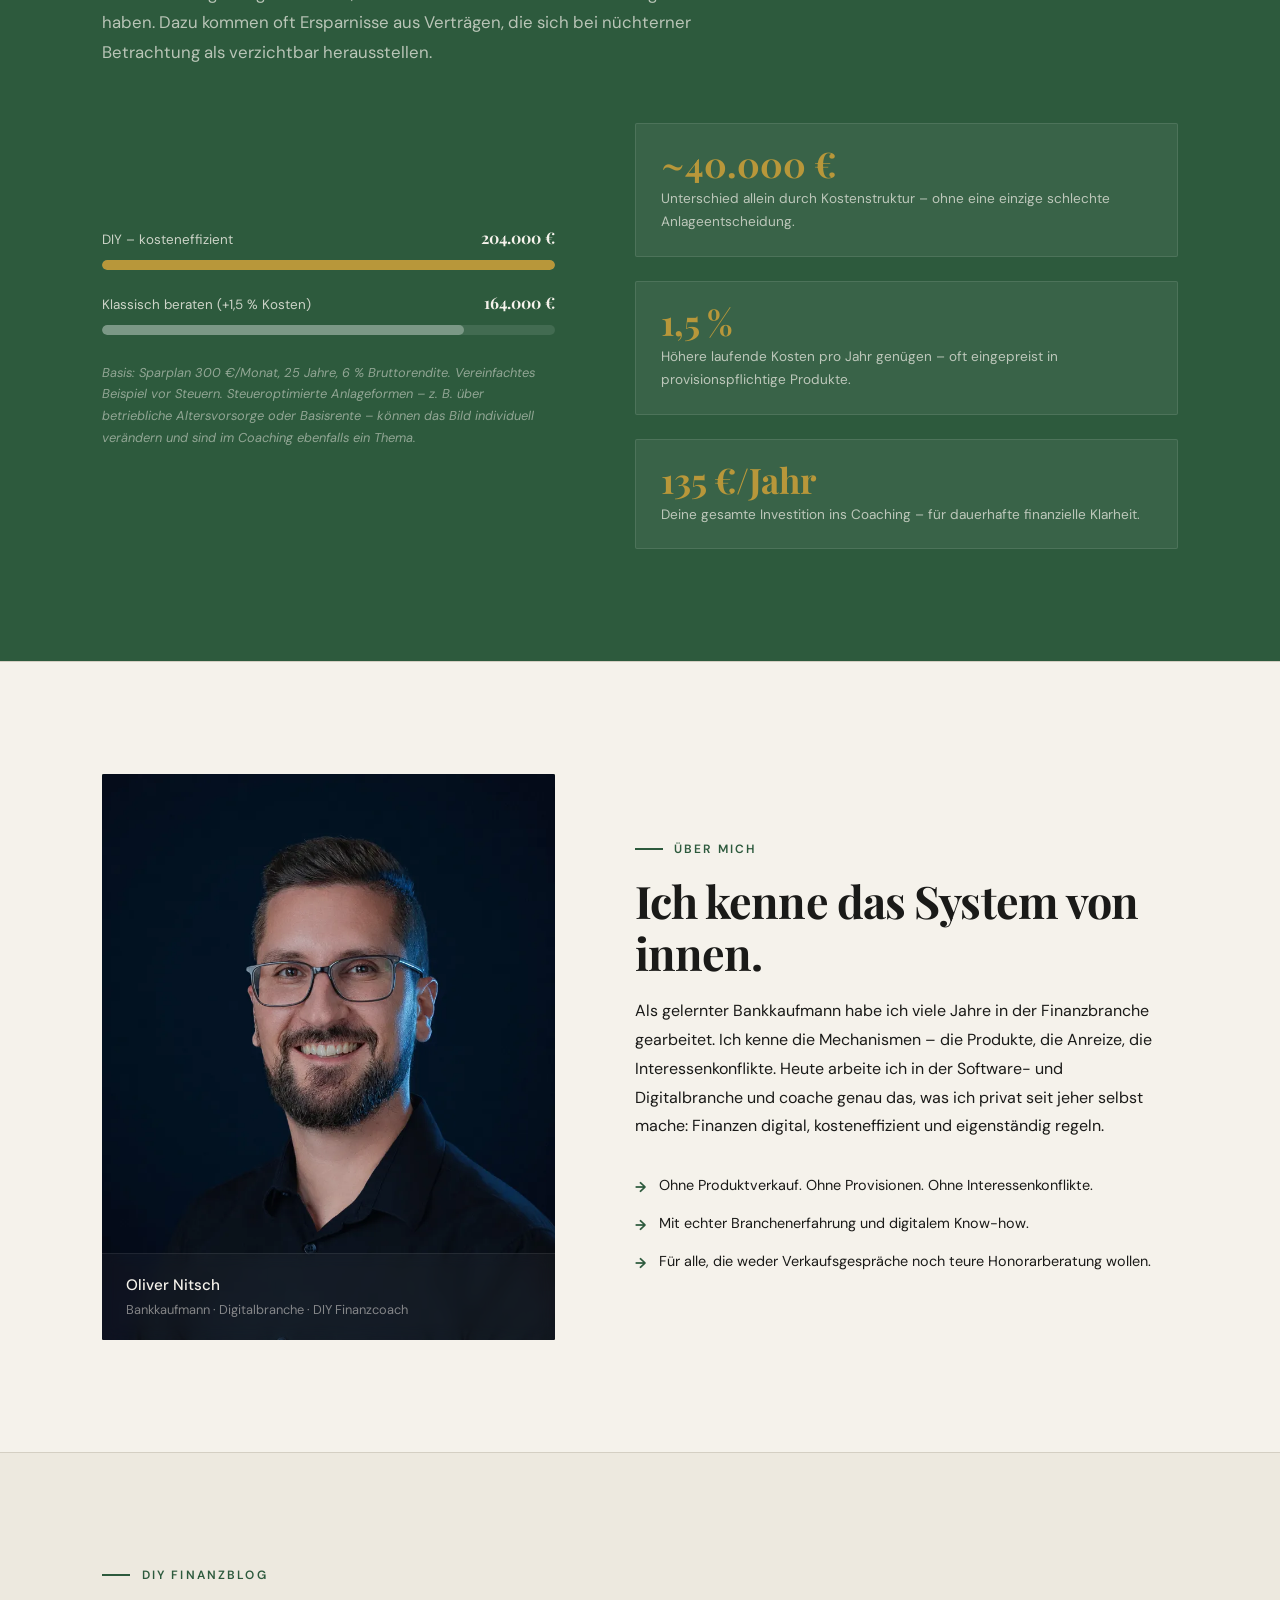
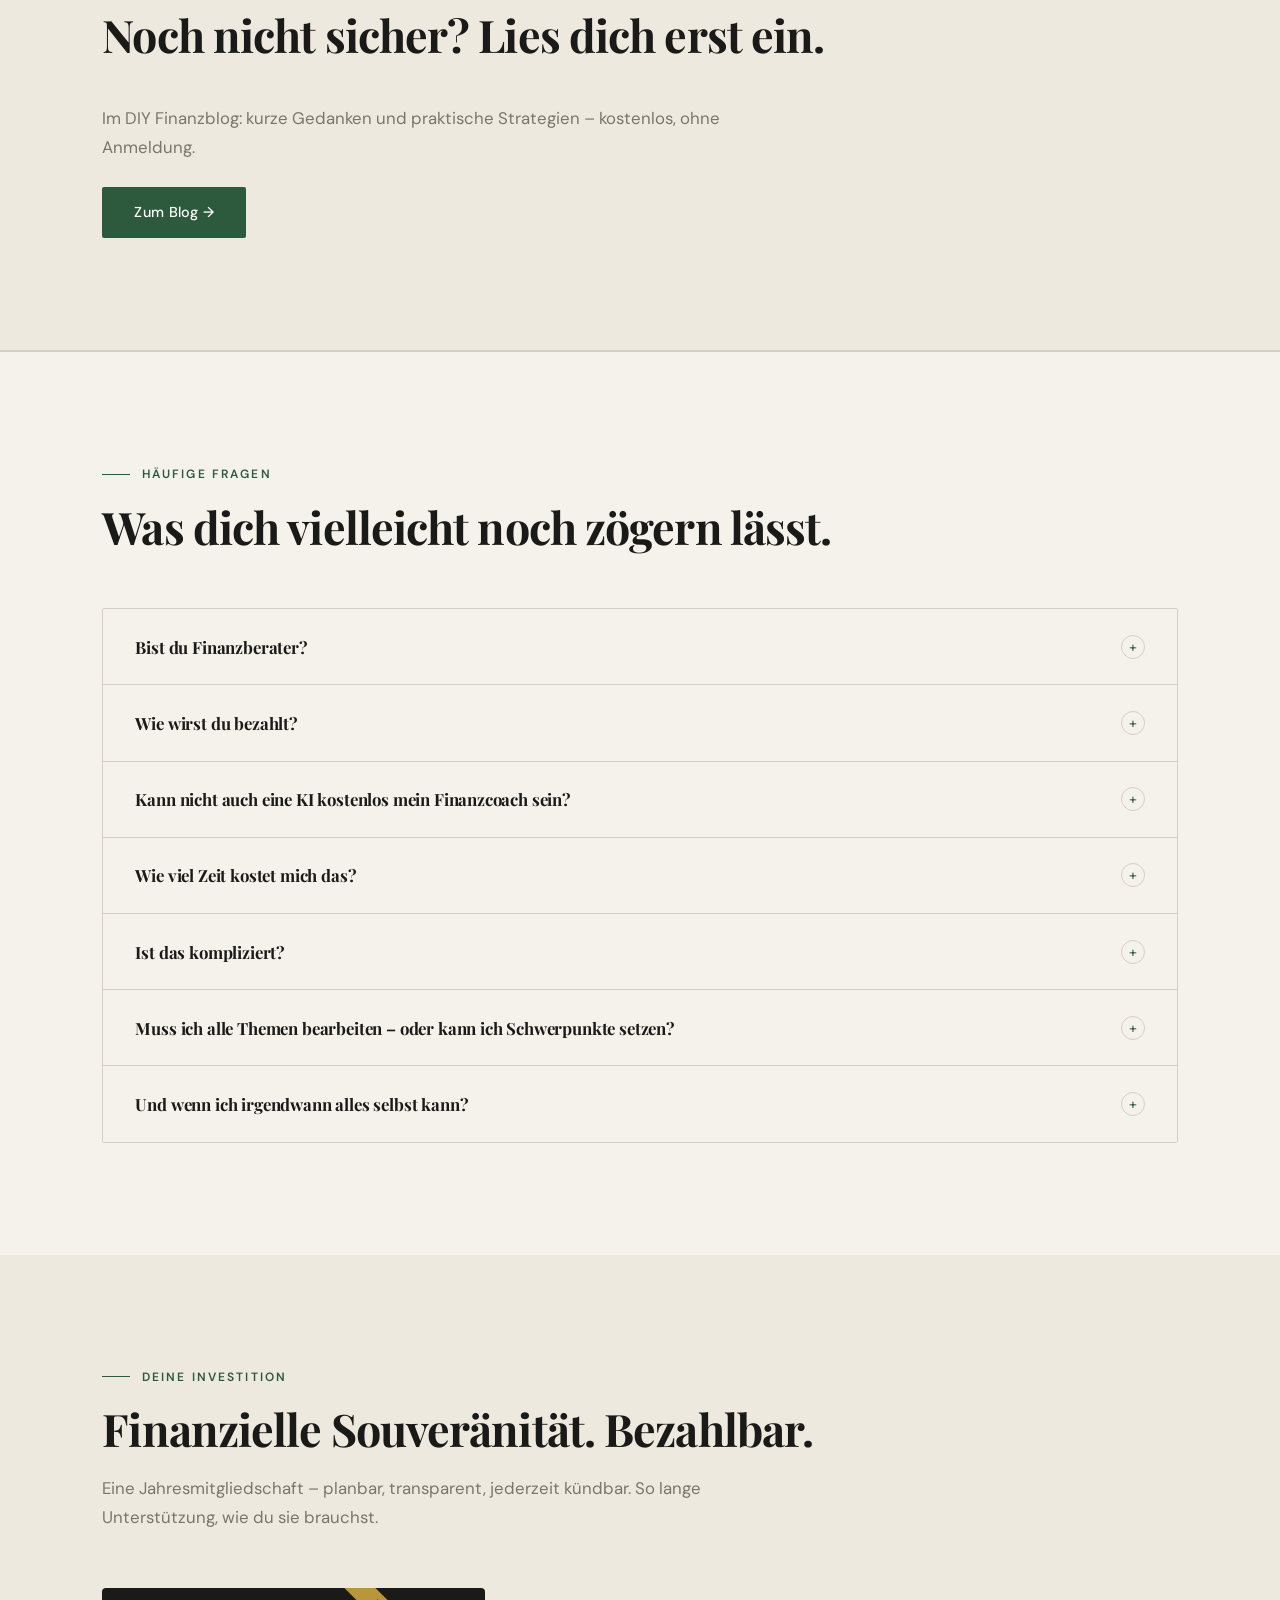
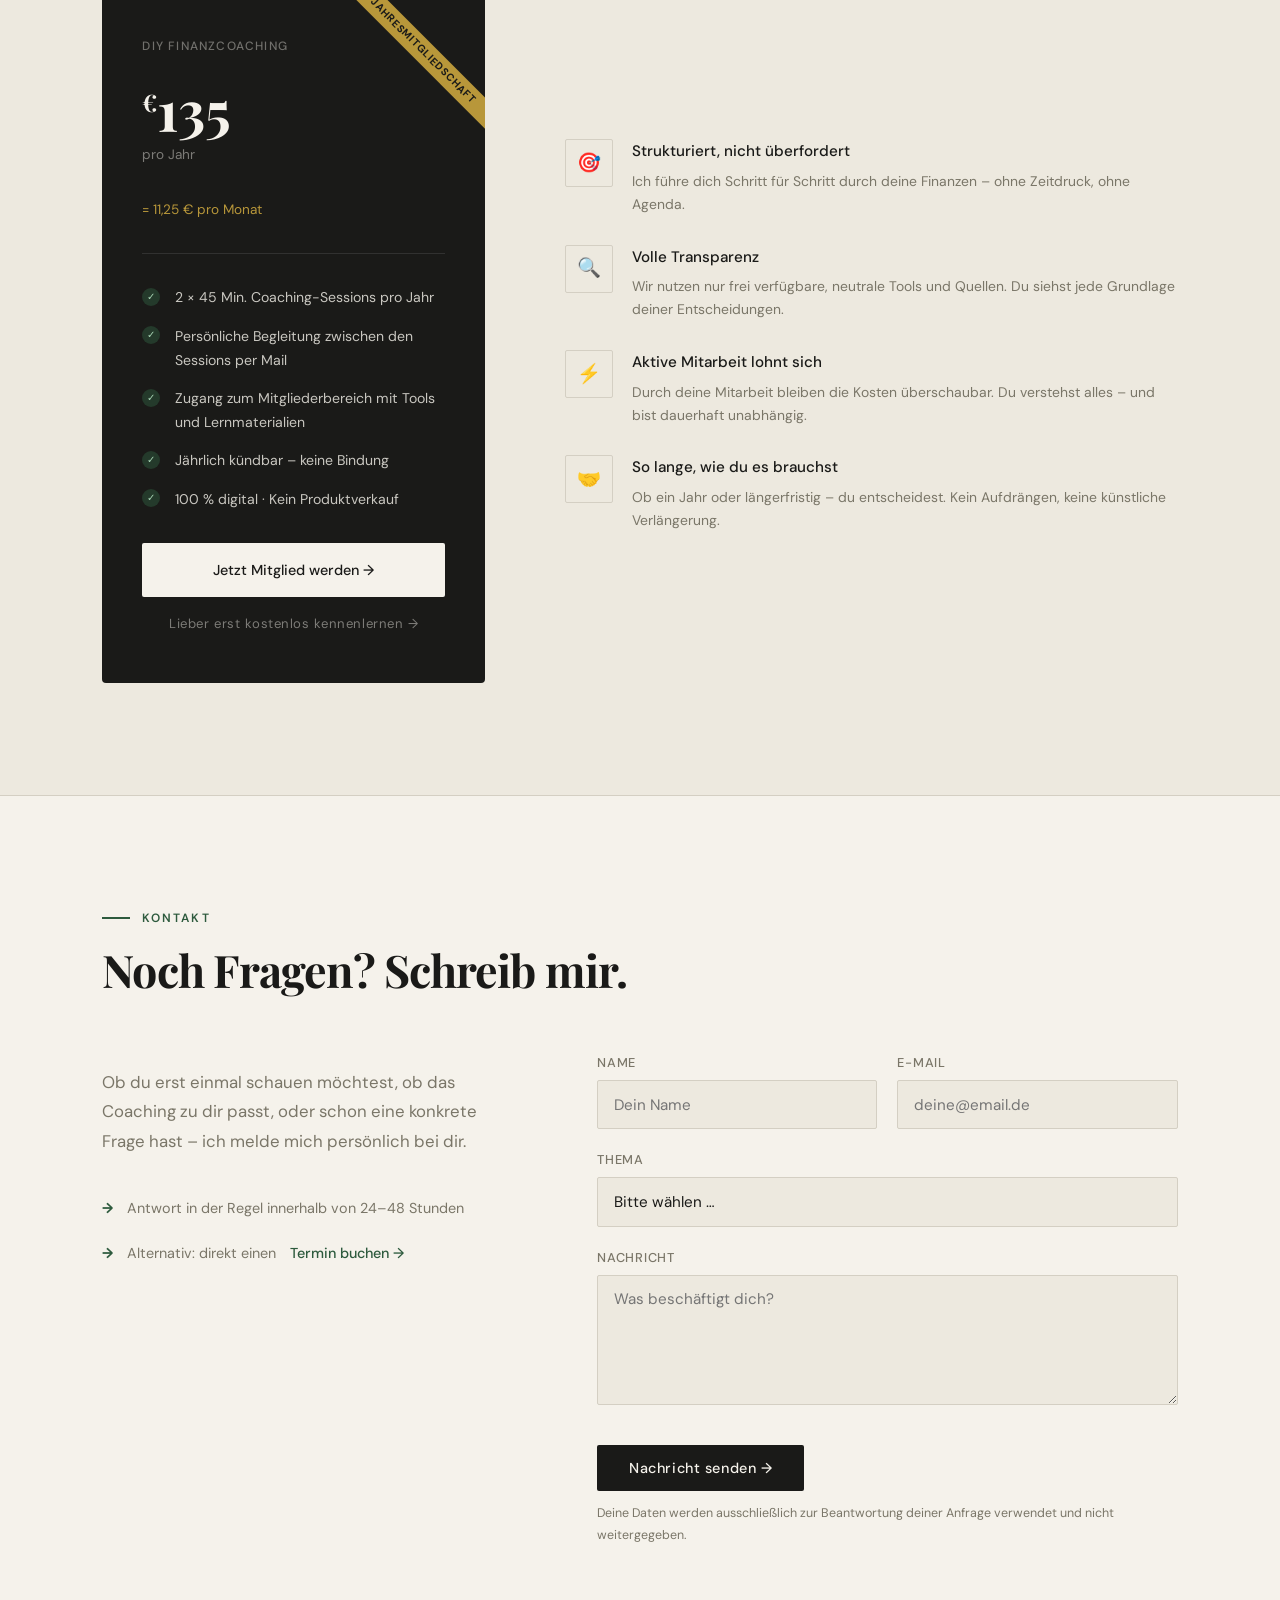
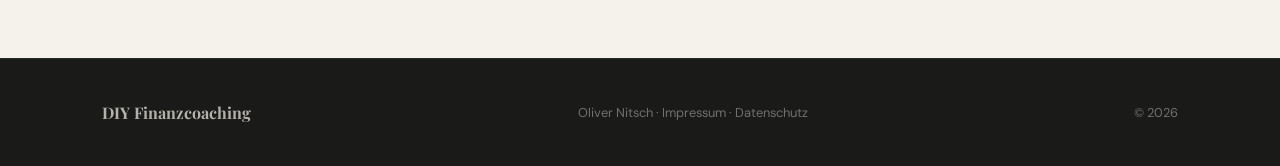
==== commit 5b39593a: "feat: Paid-CTA "Jetzt Mitglied werden" + Stripe-Datenschutzabsatz - Preis-Karte (index.html): primär" ====
--- a/index.html
+++ b/index.html
@@ -384,8 +384,8 @@
           <span>100 % digital · Kein Produktverkauf</span>
         </div>
       </div>
-      <a href="https://app.cal.com/diy-finanzcoaching-oliver-nitsch" data-cal-book rel="noopener noreferrer" class="price-cta">Kostenloses Kennlerngespräch buchen →</a>
-      <a href="#contact" style="display:block; text-align:center; margin-top:1rem; font-size:0.82rem; color:rgba(245,242,235,0.45); text-decoration:none; letter-spacing:0.04em;">Erst eine Frage stellen →</a>
+      <a href="https://app.diy-finanzcoaching.de/coaching" rel="noopener" class="price-cta">Jetzt Mitglied werden →</a>
+      <a href="https://app.cal.com/diy-finanzcoaching-oliver-nitsch" data-cal-book rel="noopener noreferrer" style="display:block; text-align:center; margin-top:1rem; font-size:0.82rem; color:rgba(245,242,235,0.45); text-decoration:none; letter-spacing:0.04em;">Lieber erst kostenlos kennenlernen →</a>
     </div>
     <div class="pricing-reasons">
       <div class="reason">
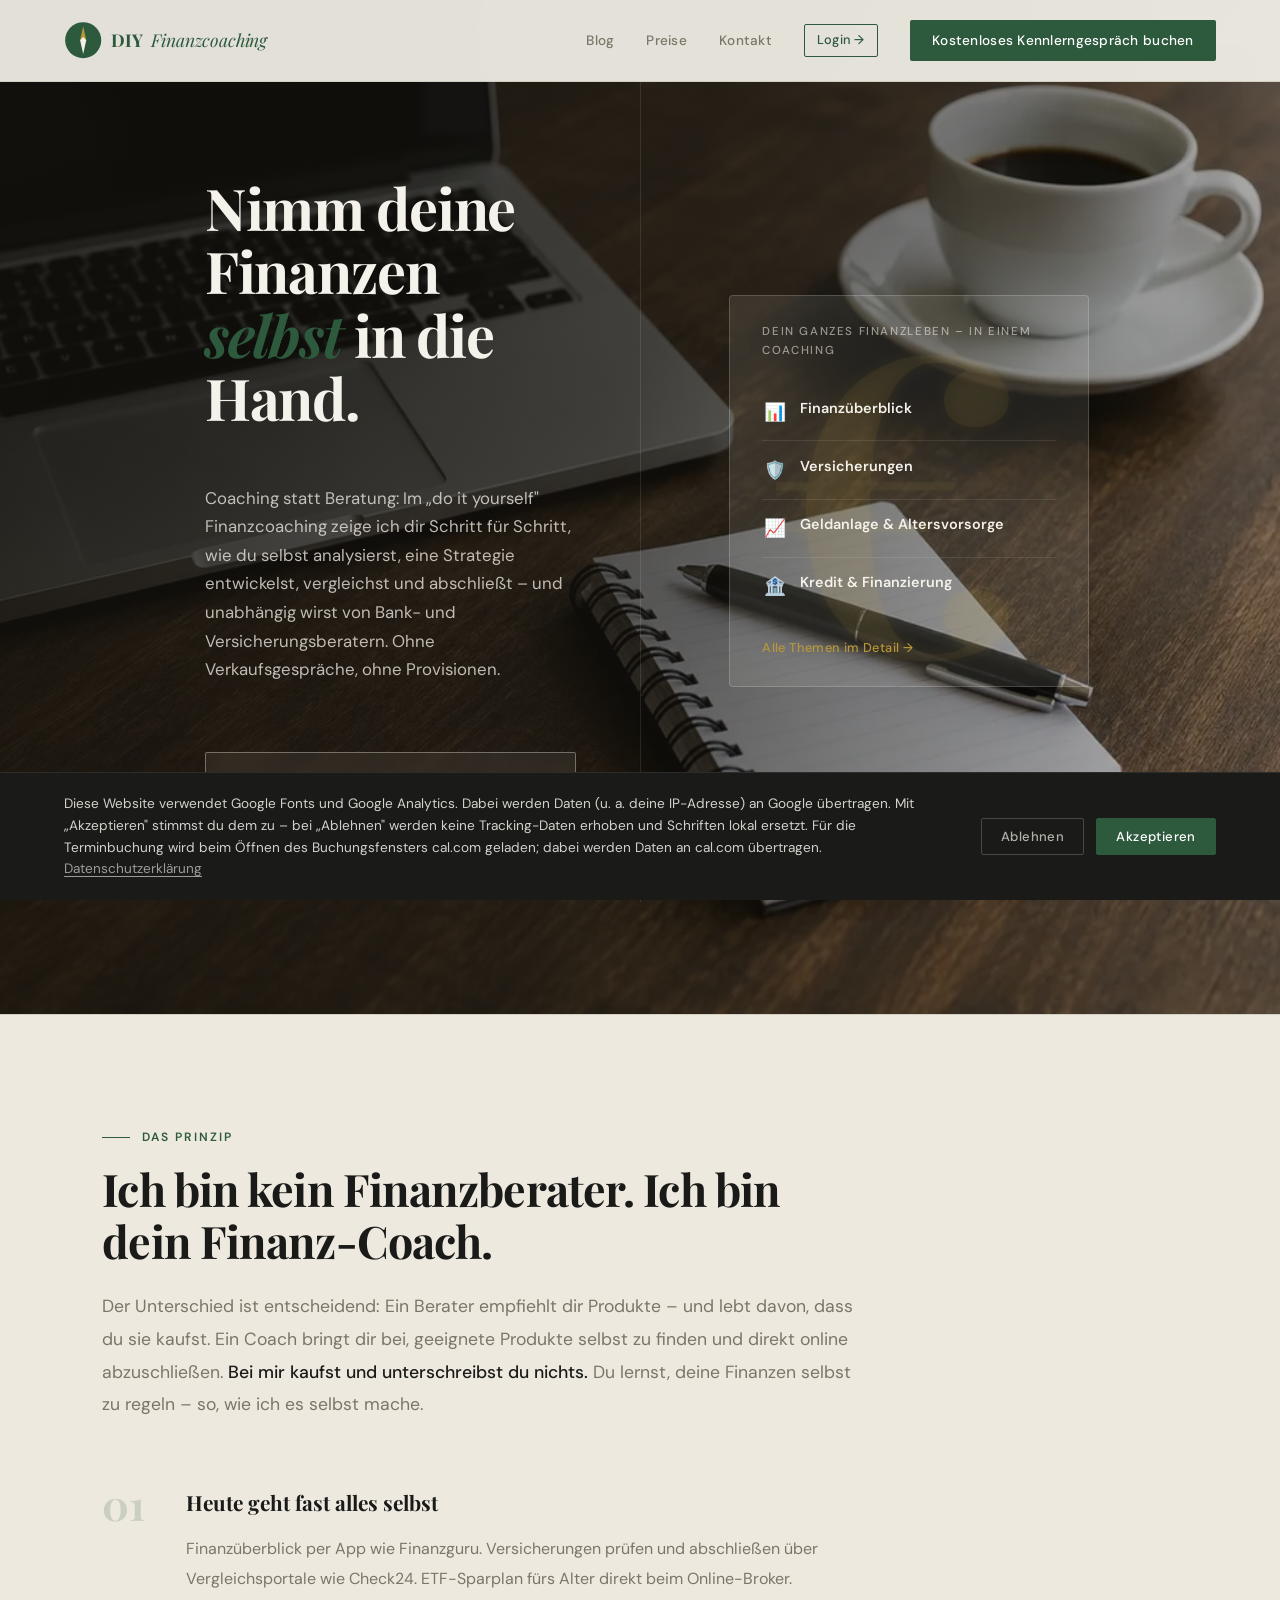
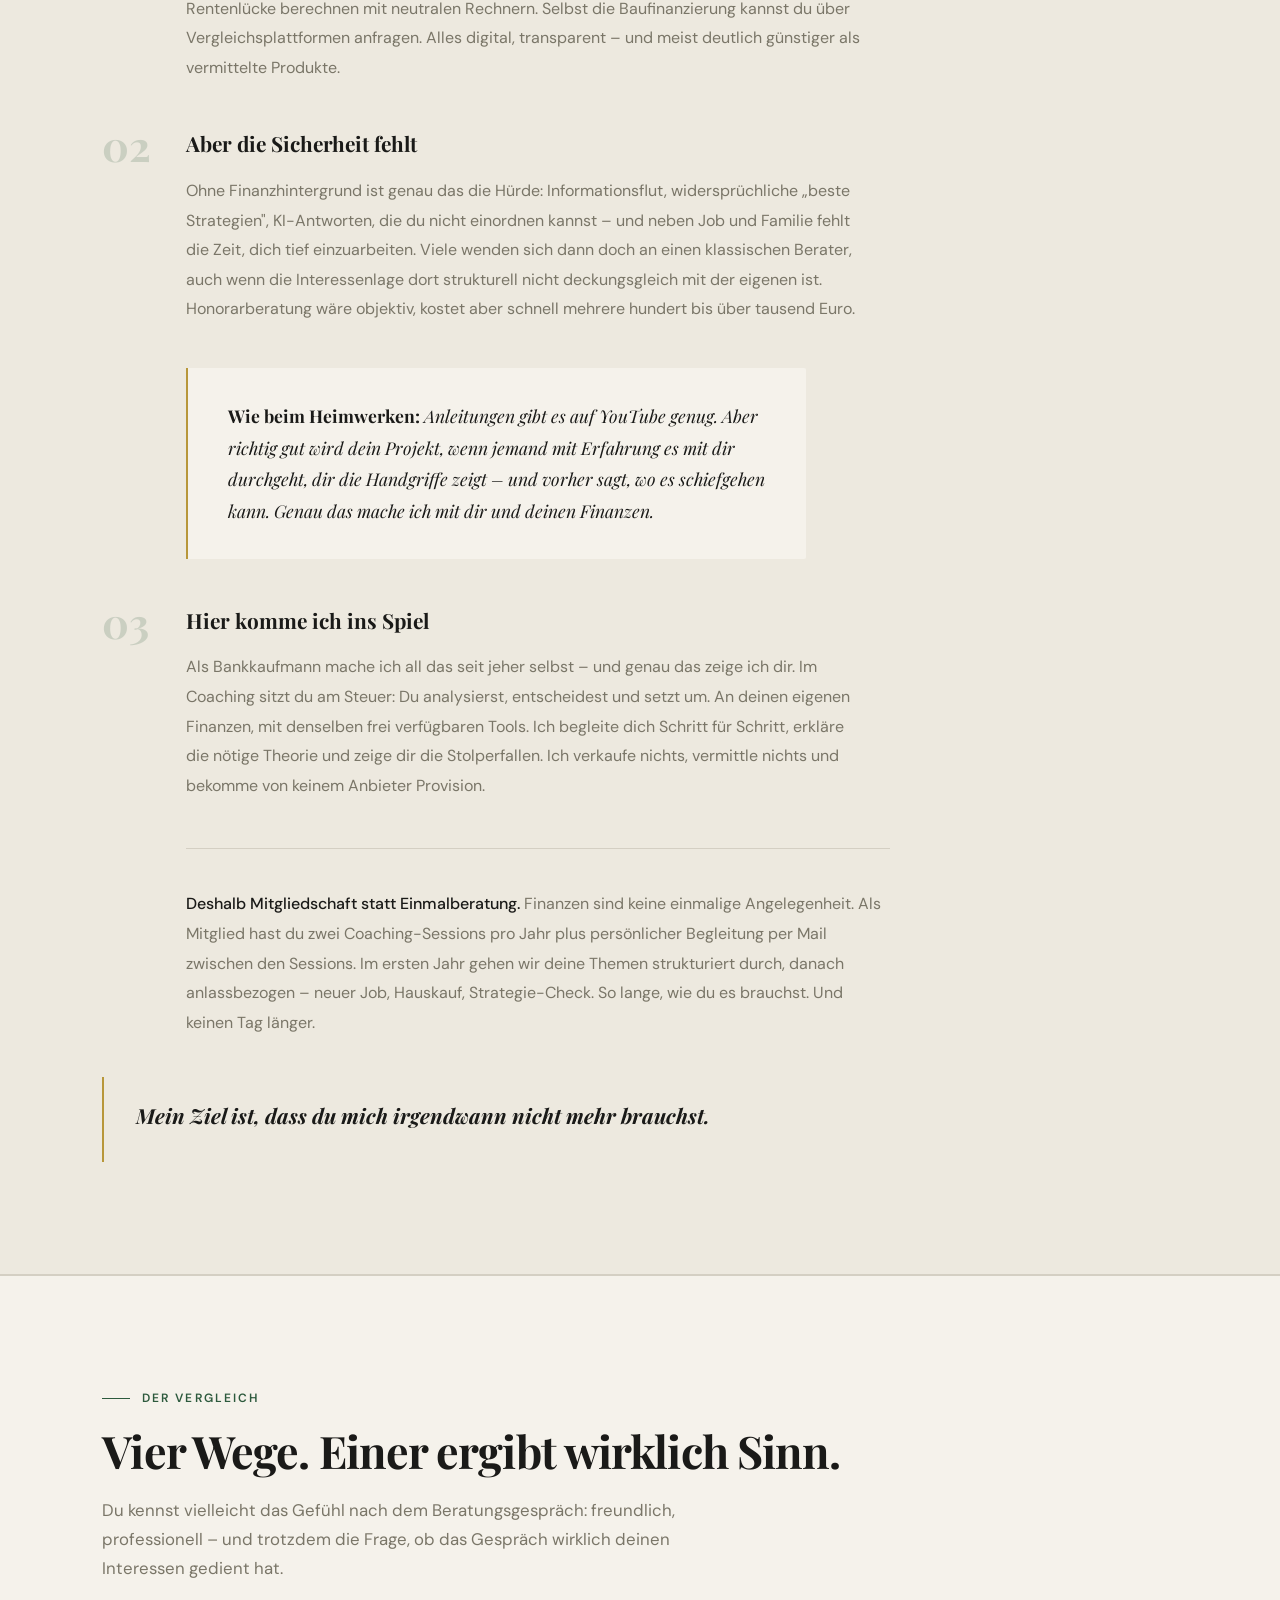
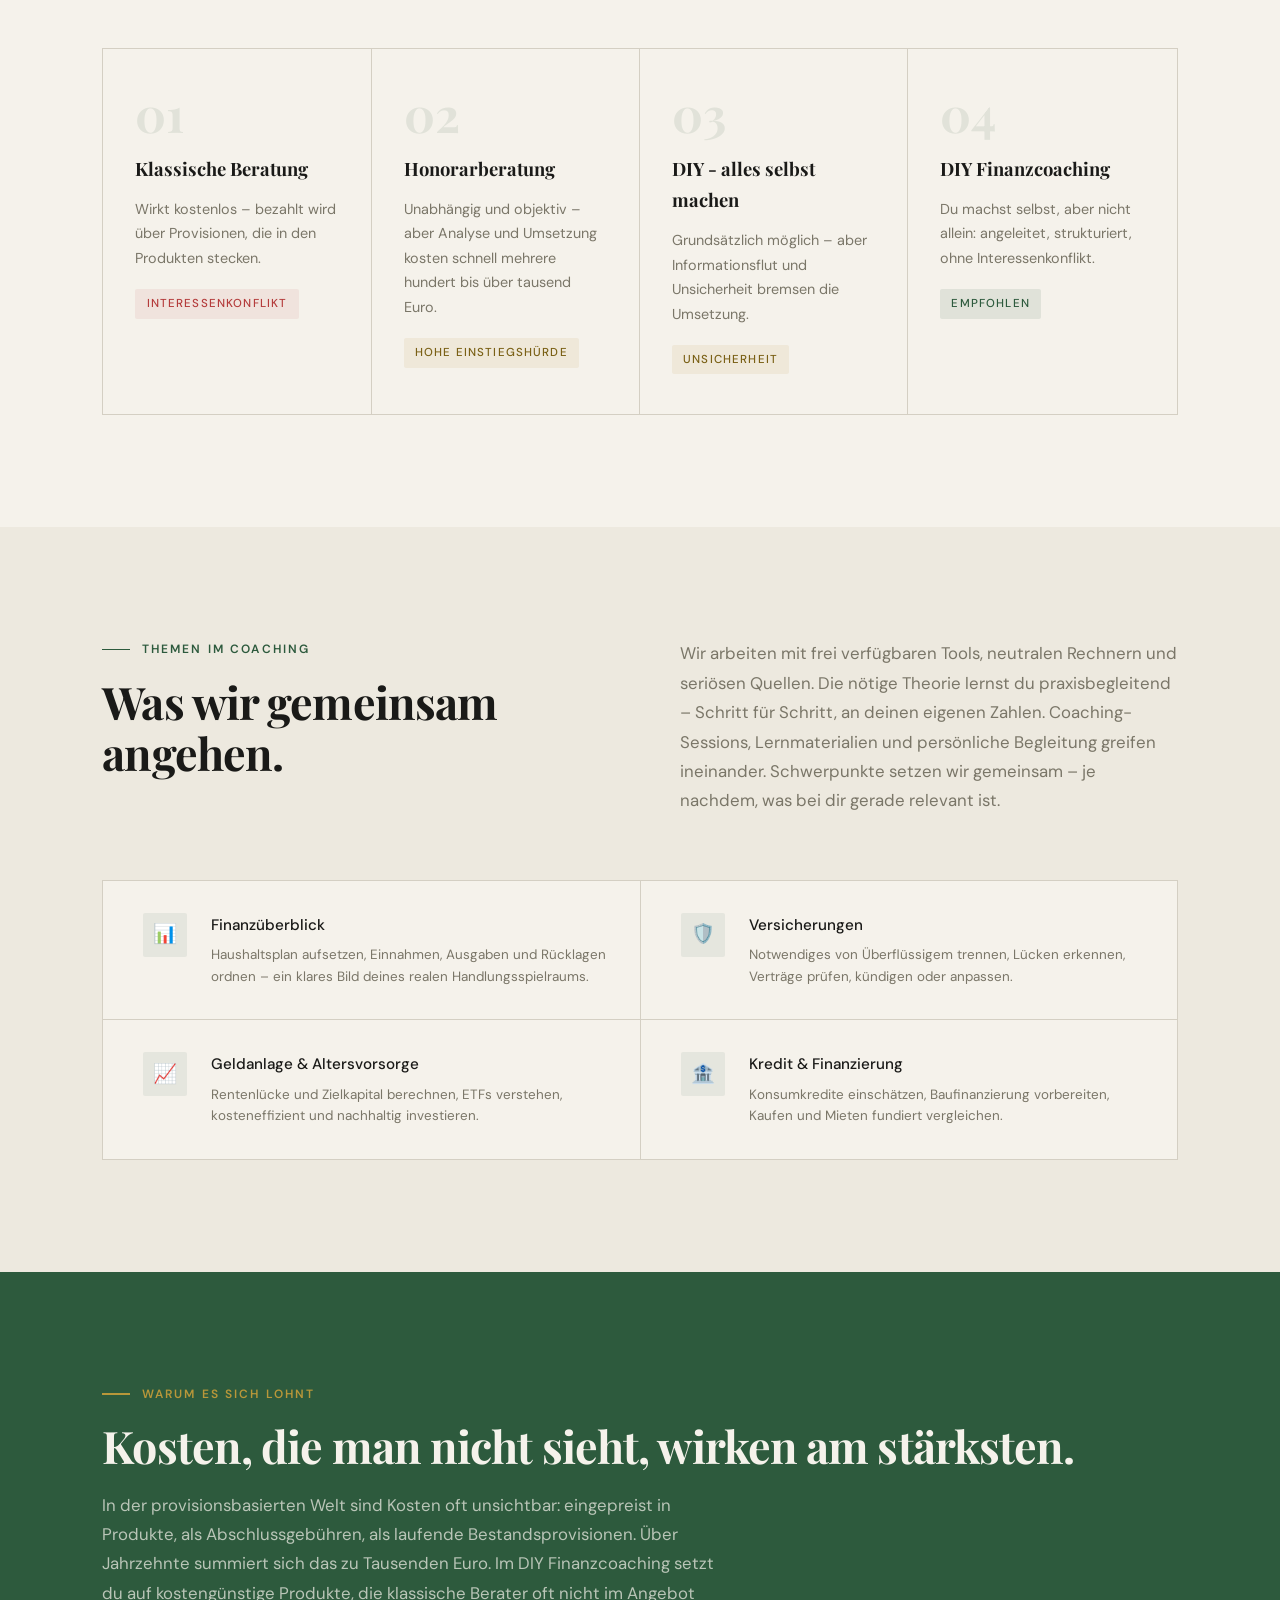
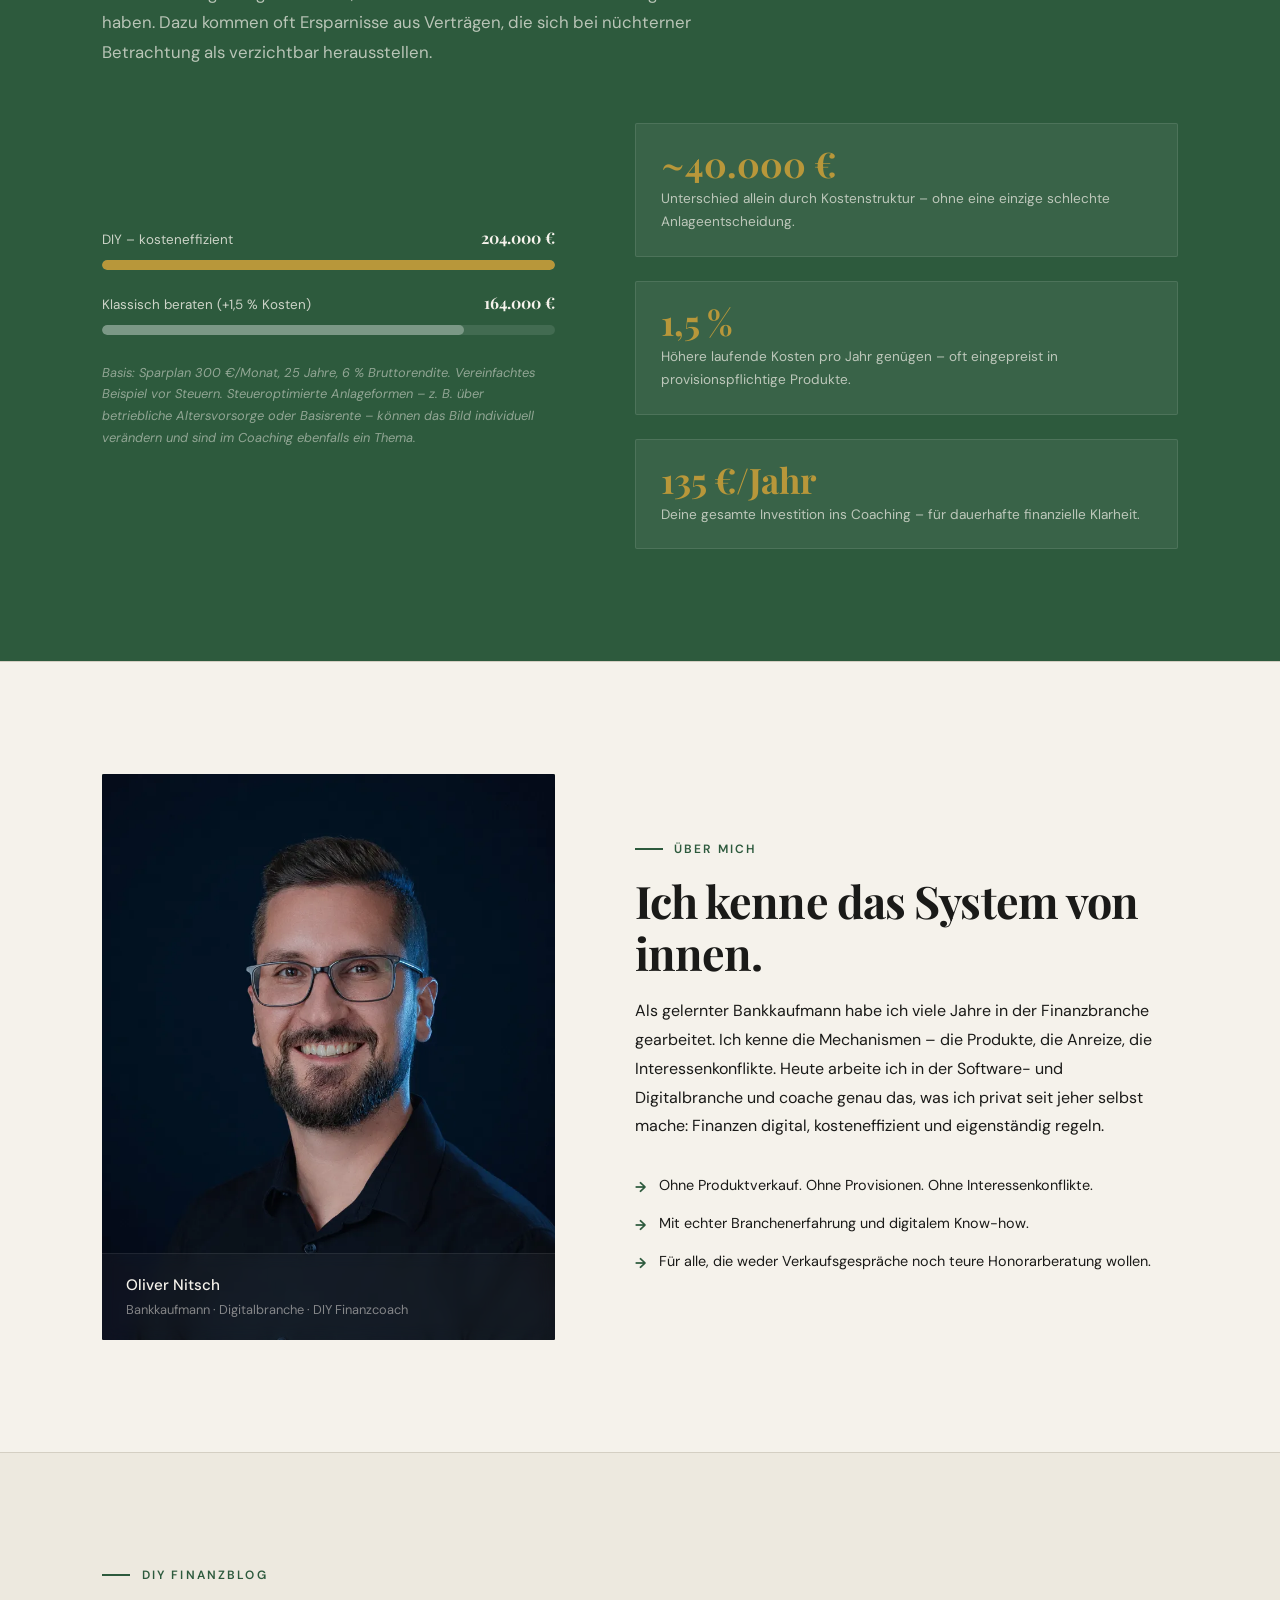
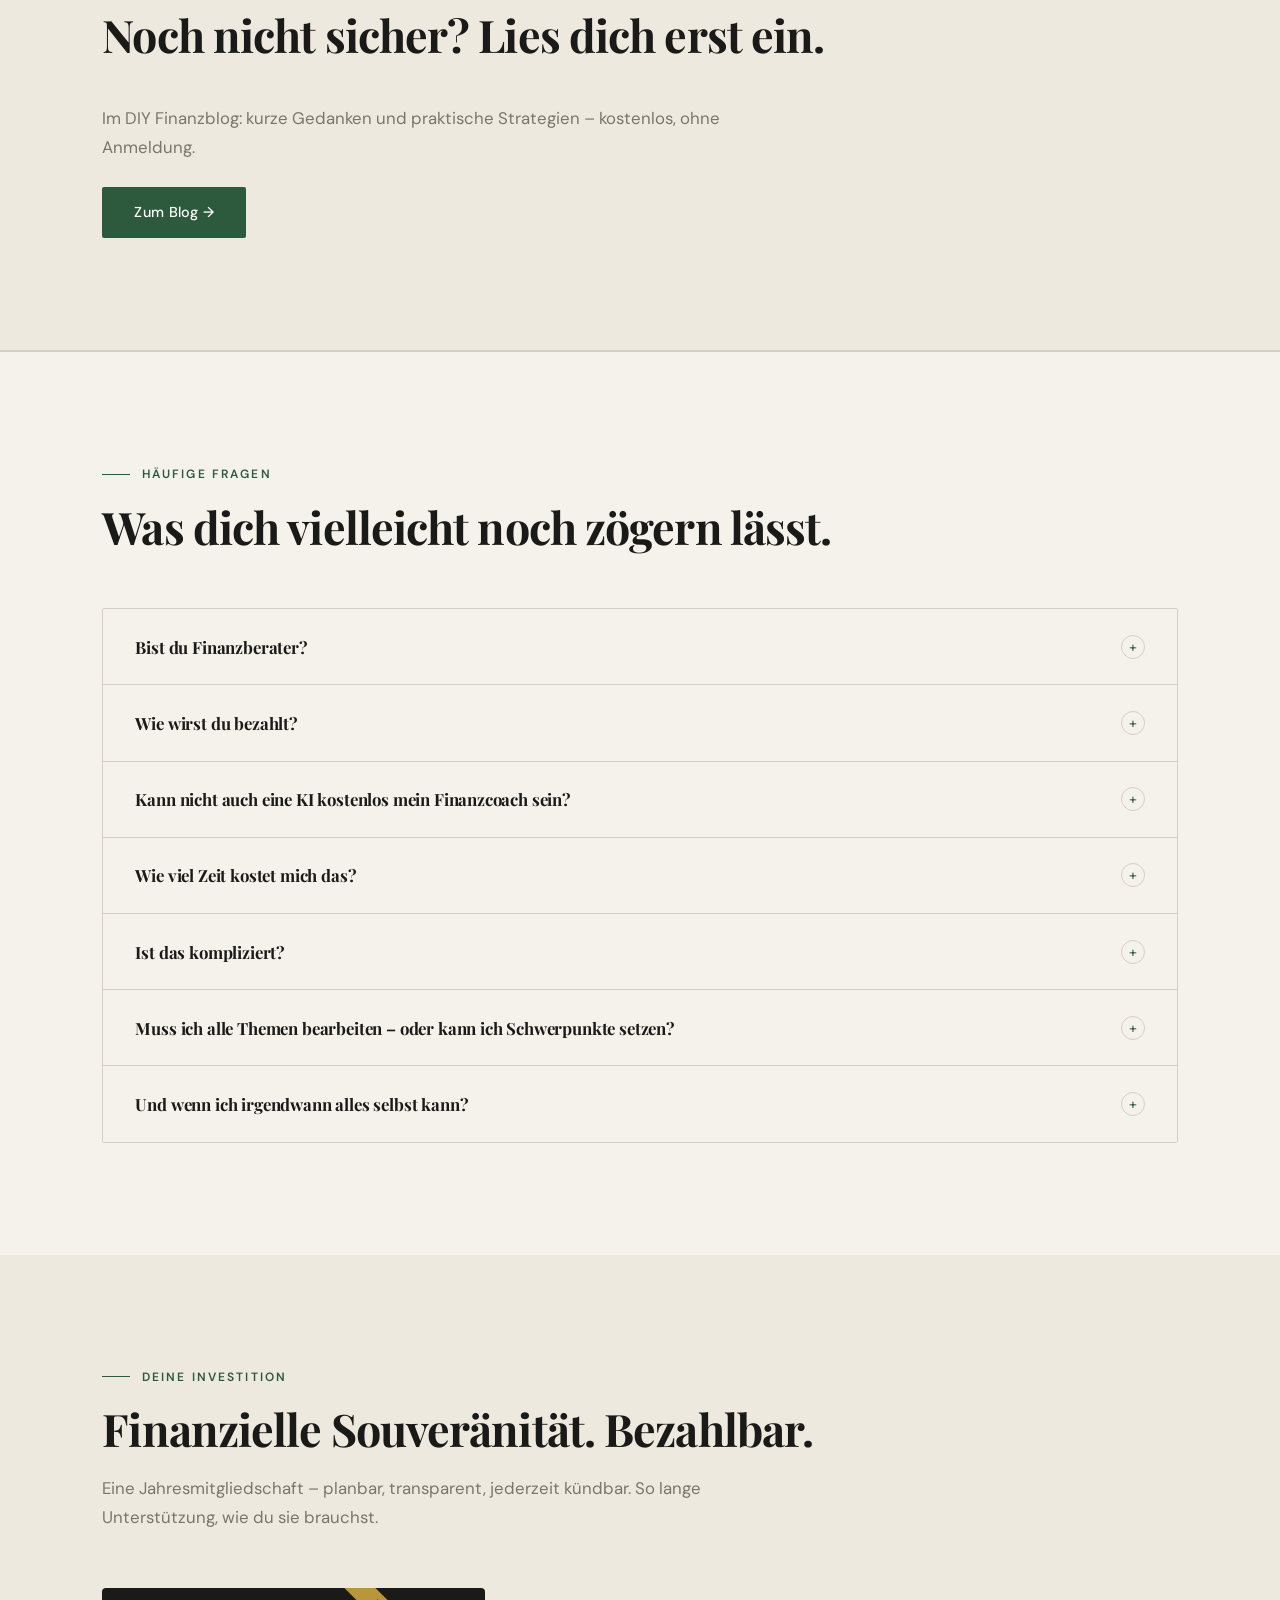
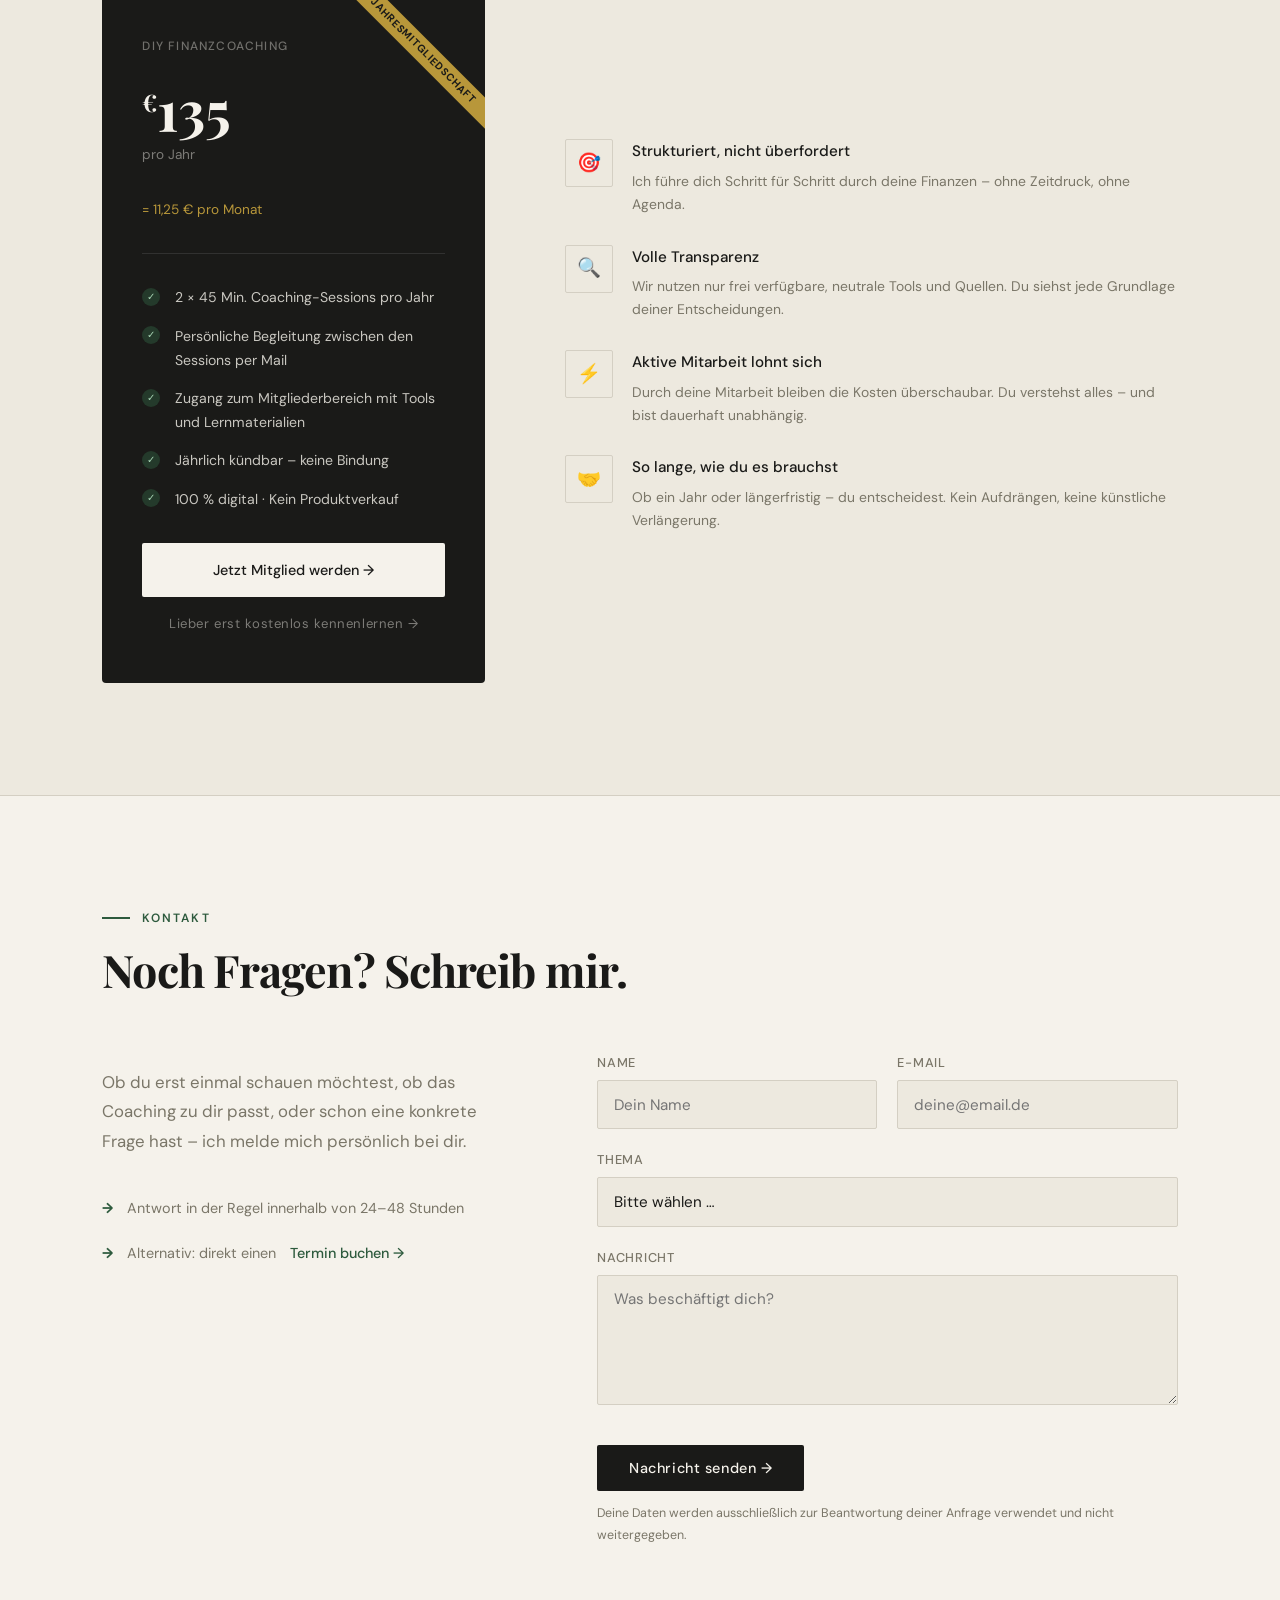
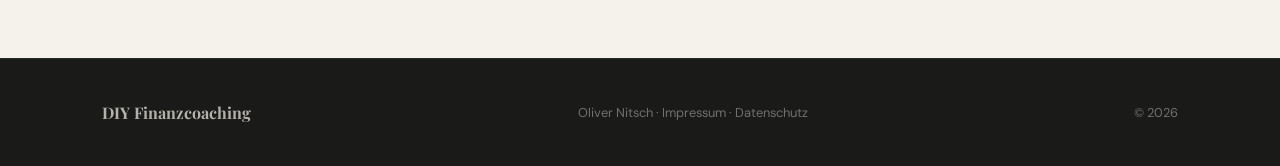
==== commit f2da1a3c: "Themen-im-Coaching-Kacheln inhaltlich geschärft Beschreibungen der vier Themen mit konkreten Begriff" ====
--- a/index.html
+++ b/index.html
@@ -175,28 +175,28 @@
       <div class="topic-icon">📊</div>
       <div>
         <div class="topic-title">Finanzüberblick</div>
-        <p class="topic-desc">Einnahmen, Ausgaben, Rücklagen, Sparraten – und ein klares Bild deines realen Handlungsspielraums.</p>
+        <p class="topic-desc">Haushaltsplan aufsetzen, Einnahmen, Ausgaben und Rücklagen ordnen – ein klares Bild deines realen Handlungsspielraums.</p>
       </div>
     </div>
     <div class="topic-item">
       <div class="topic-icon">🛡️</div>
       <div>
         <div class="topic-title">Versicherungen</div>
-        <p class="topic-desc">Sinnvoll absichern, Überflüssiges erkennen, Verträge prüfen, kündigen oder anpassen.</p>
+        <p class="topic-desc">Notwendiges von Überflüssigem trennen, Lücken erkennen, Verträge prüfen, kündigen oder anpassen.</p>
       </div>
     </div>
     <div class="topic-item">
       <div class="topic-icon">📈</div>
       <div>
         <div class="topic-title">Geldanlage & Altersvorsorge</div>
-        <p class="topic-desc">Rentenlücke berechnen, ETFs verstehen, kosteneffizient und nachhaltig investieren.</p>
+        <p class="topic-desc">Rentenlücke und Zielkapital berechnen, ETFs verstehen, kosteneffizient und nachhaltig investieren.</p>
       </div>
     </div>
     <div class="topic-item">
       <div class="topic-icon">🏦</div>
       <div>
         <div class="topic-title">Kredit & Finanzierung</div>
-        <p class="topic-desc">Risiken einschätzen, Förderungen nutzen, Bankgespräche gut vorbereitet führen.</p>
+        <p class="topic-desc">Konsumkredite einschätzen, Baufinanzierung vorbereiten, Kaufen und Mieten fundiert vergleichen.</p>
       </div>
     </div>
   </div>
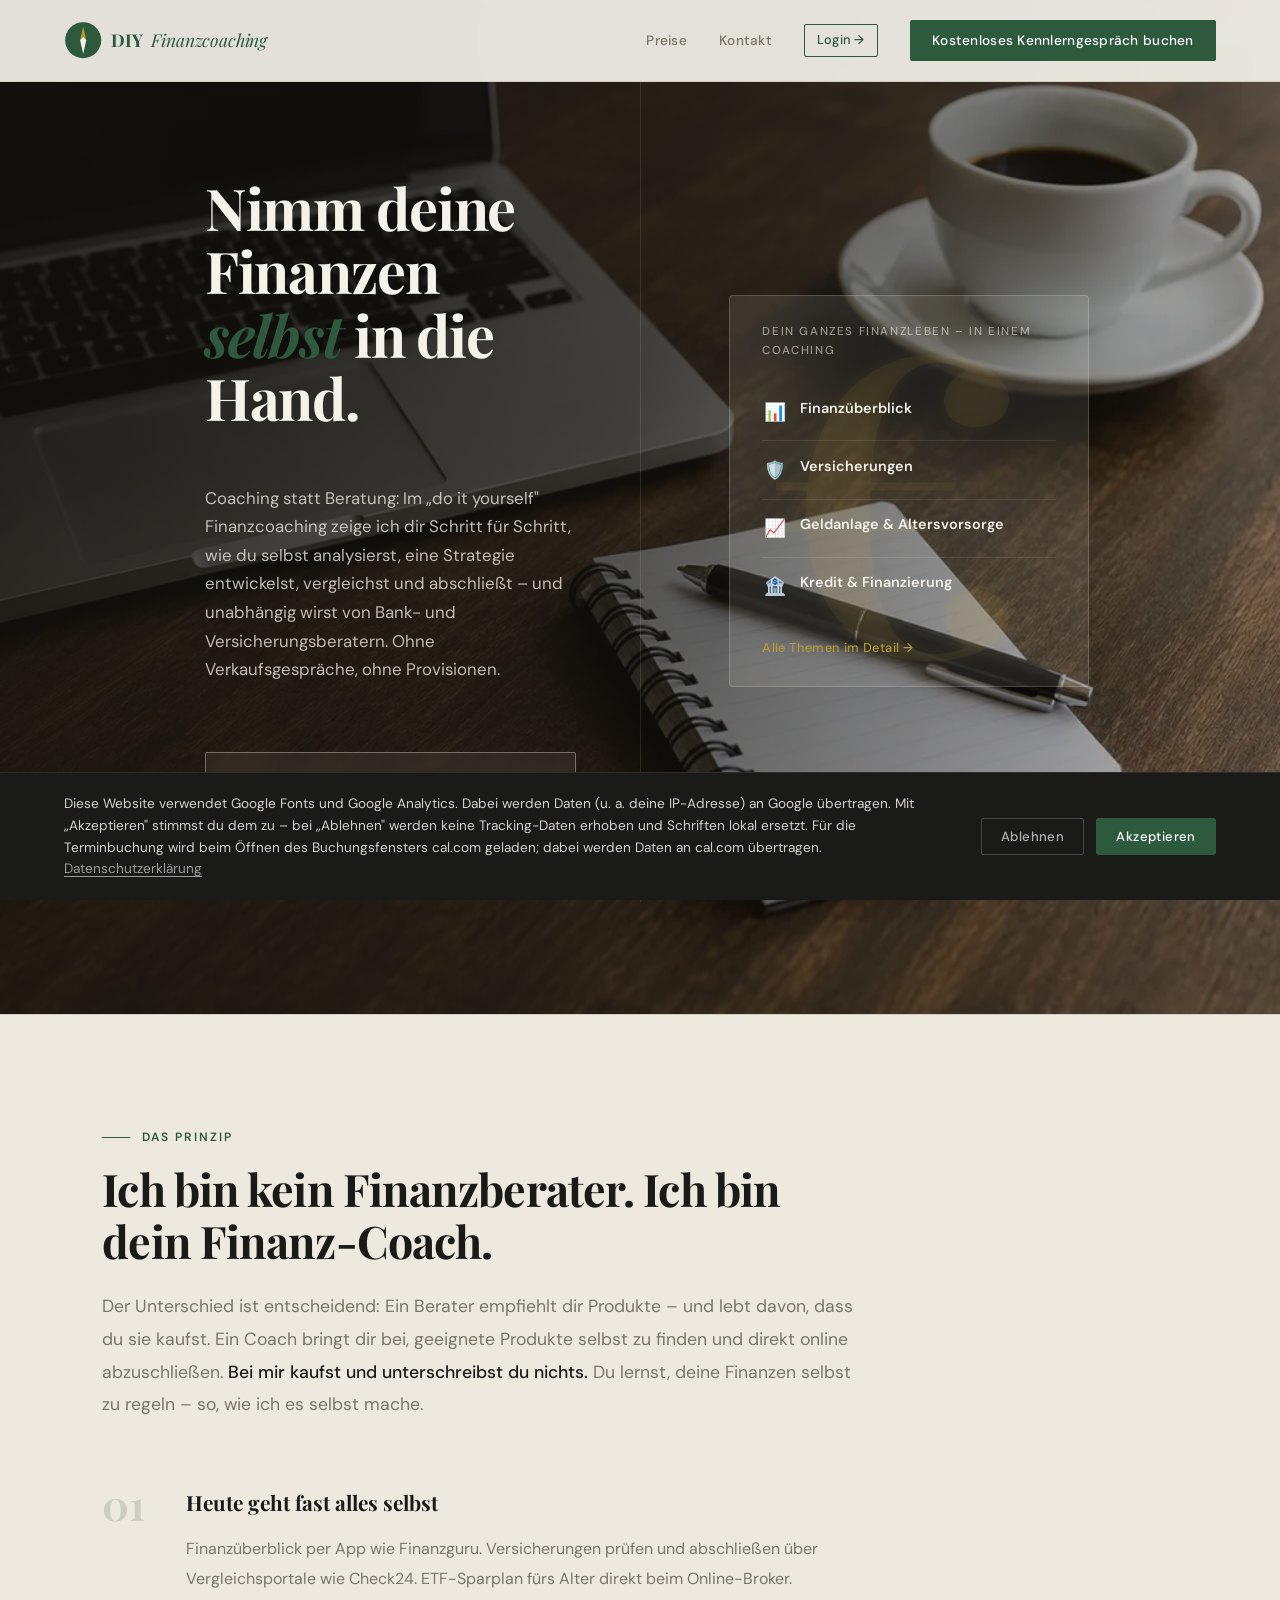
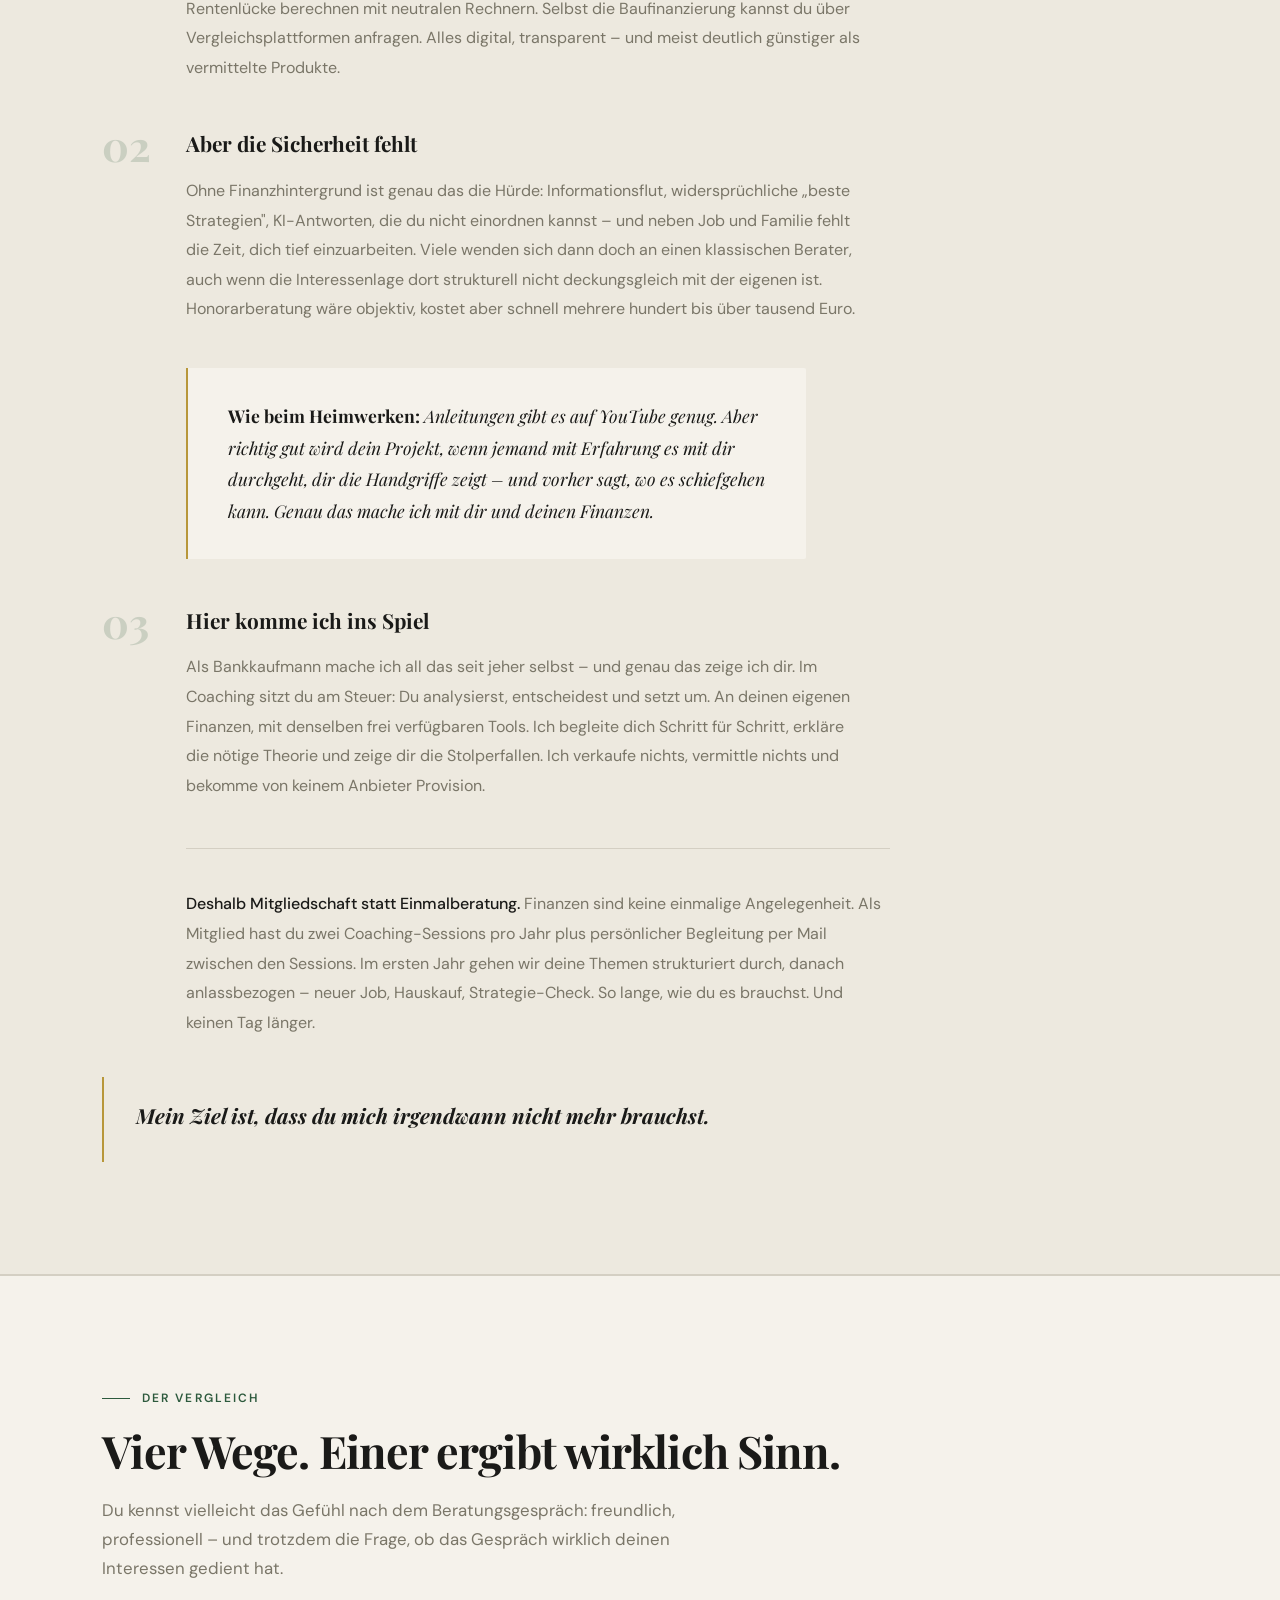
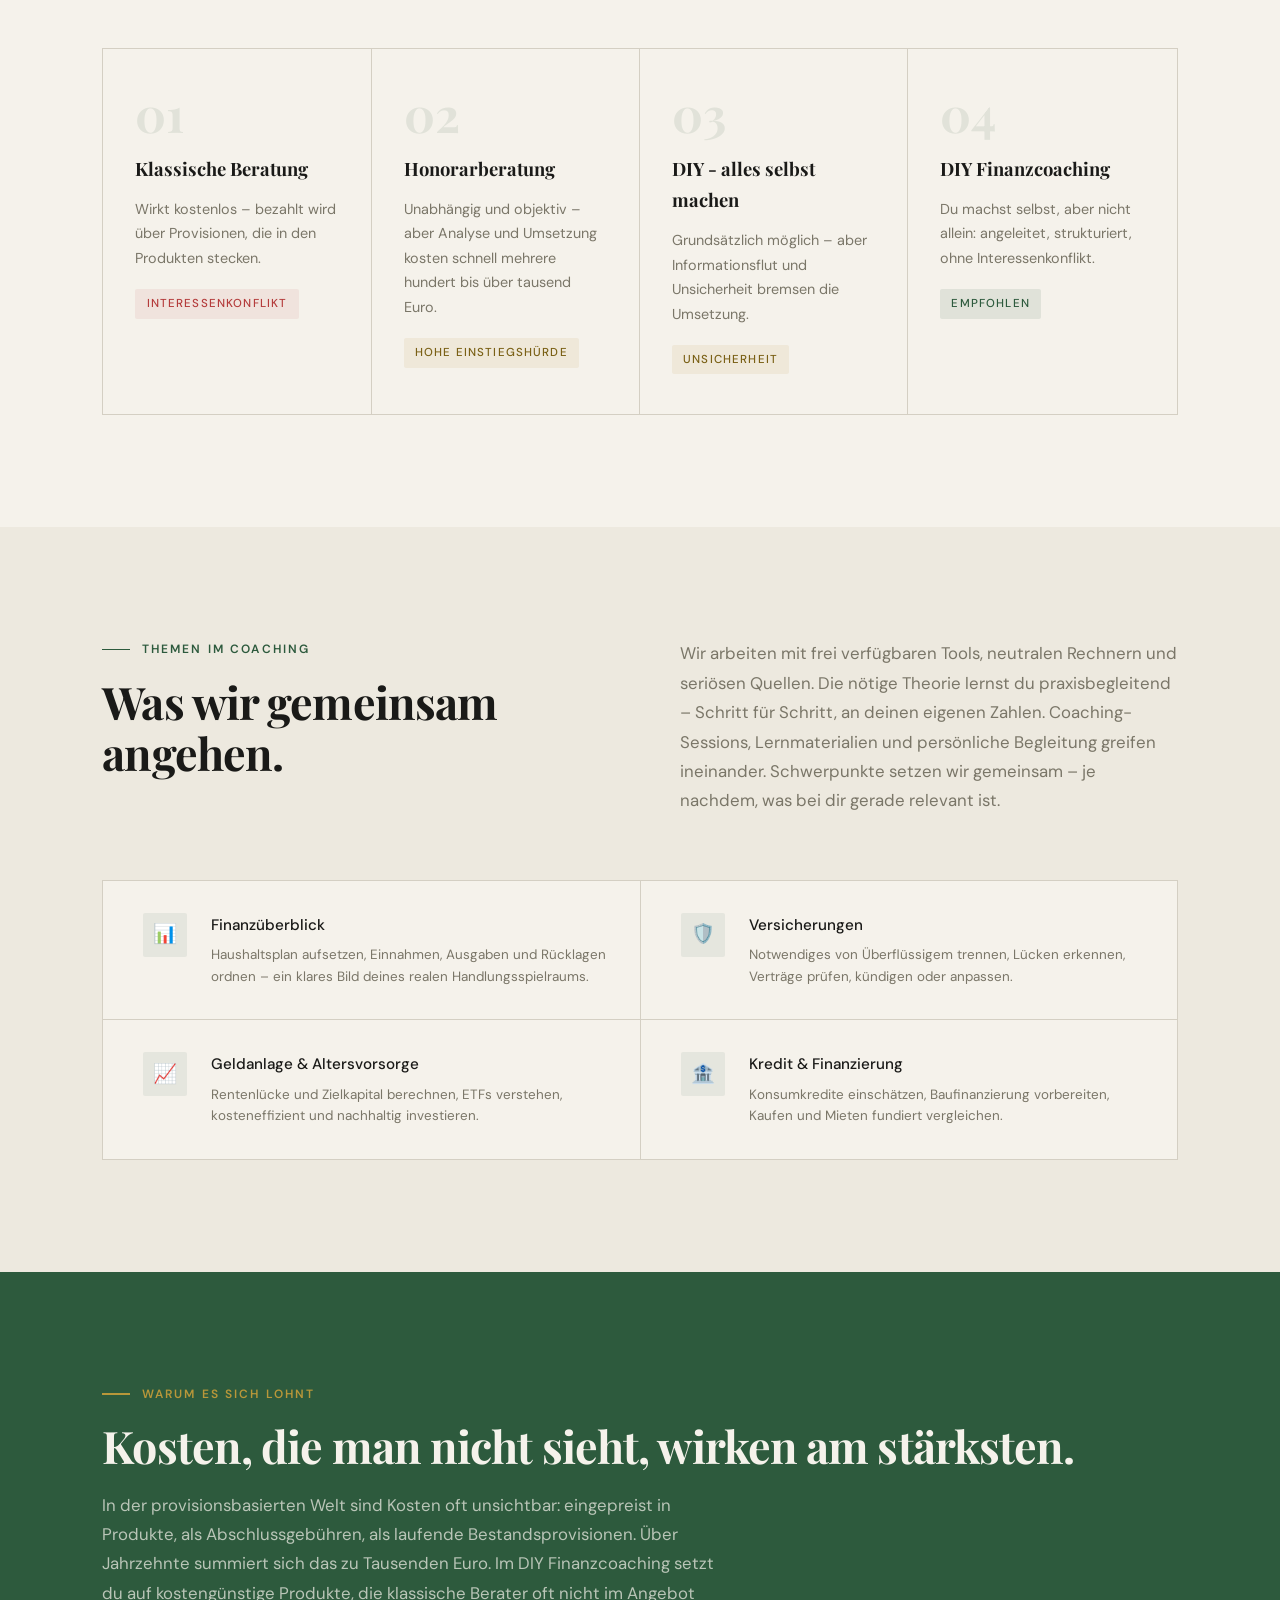
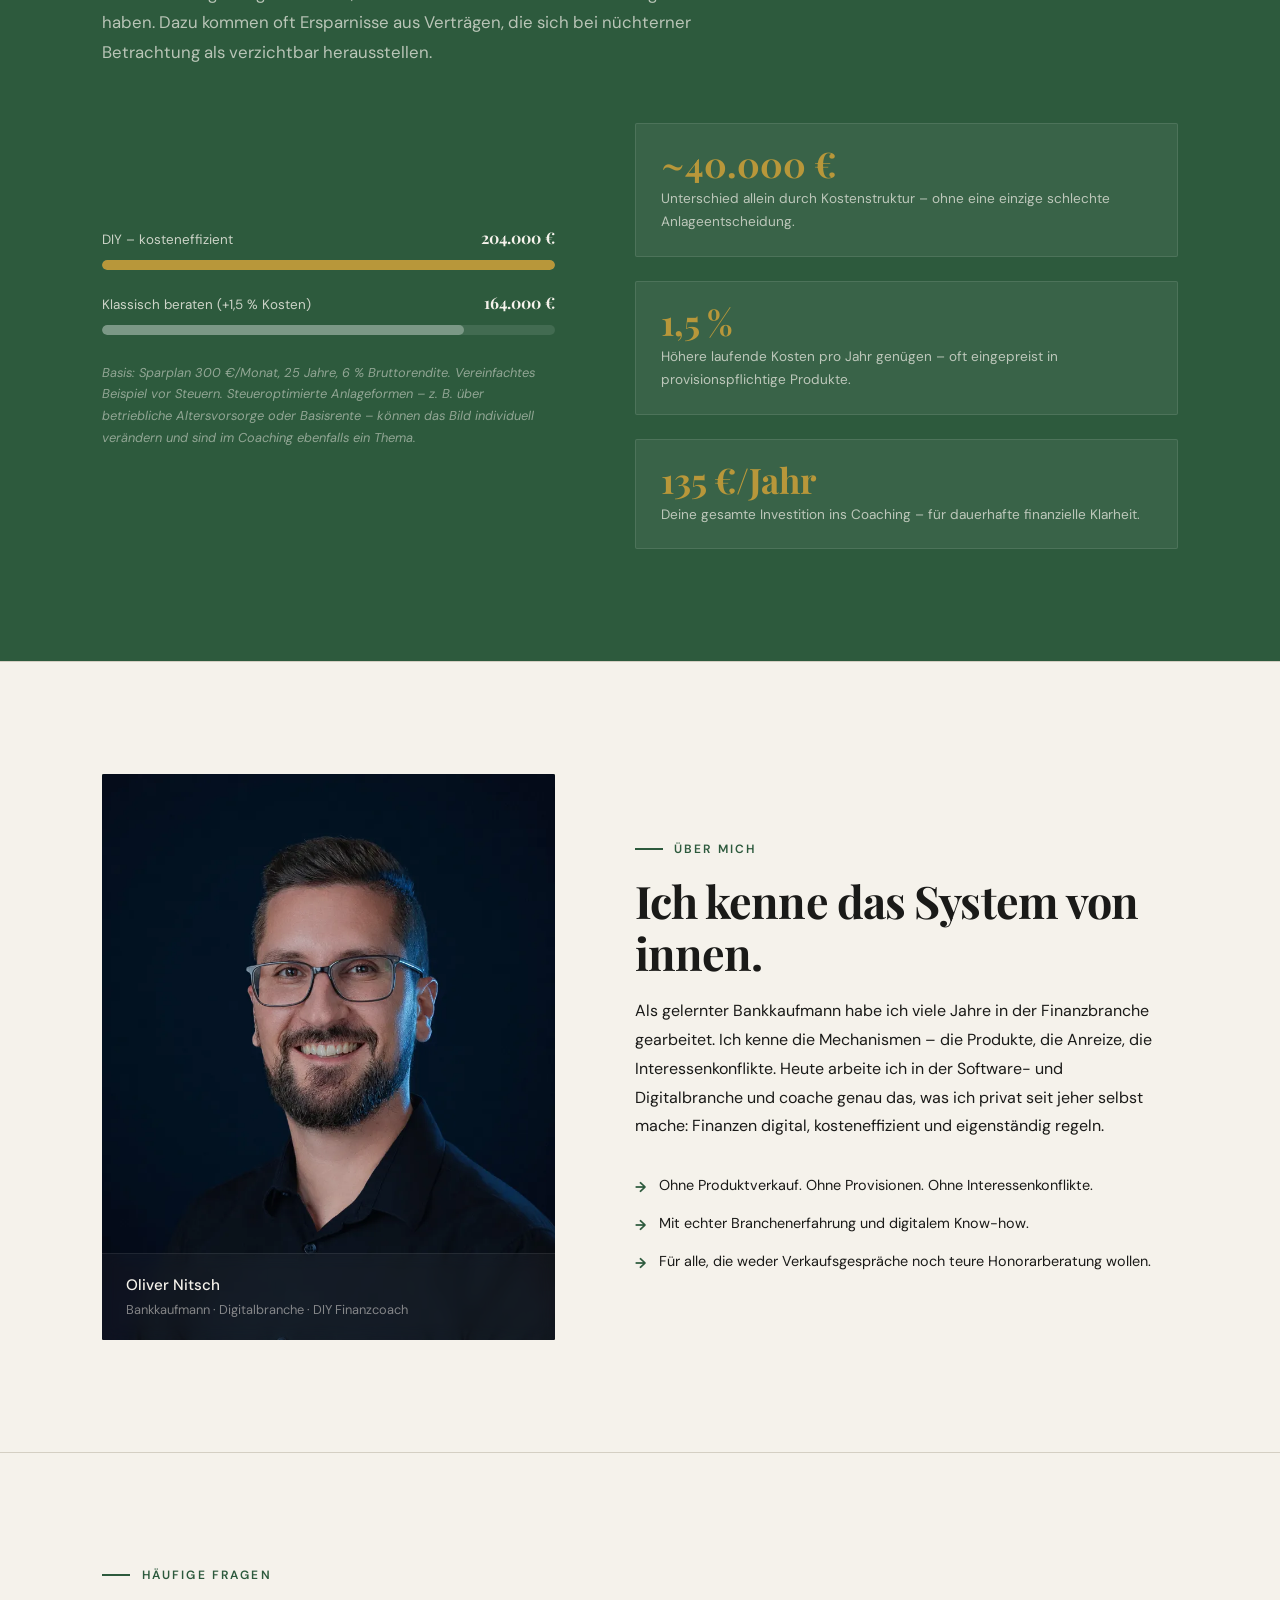
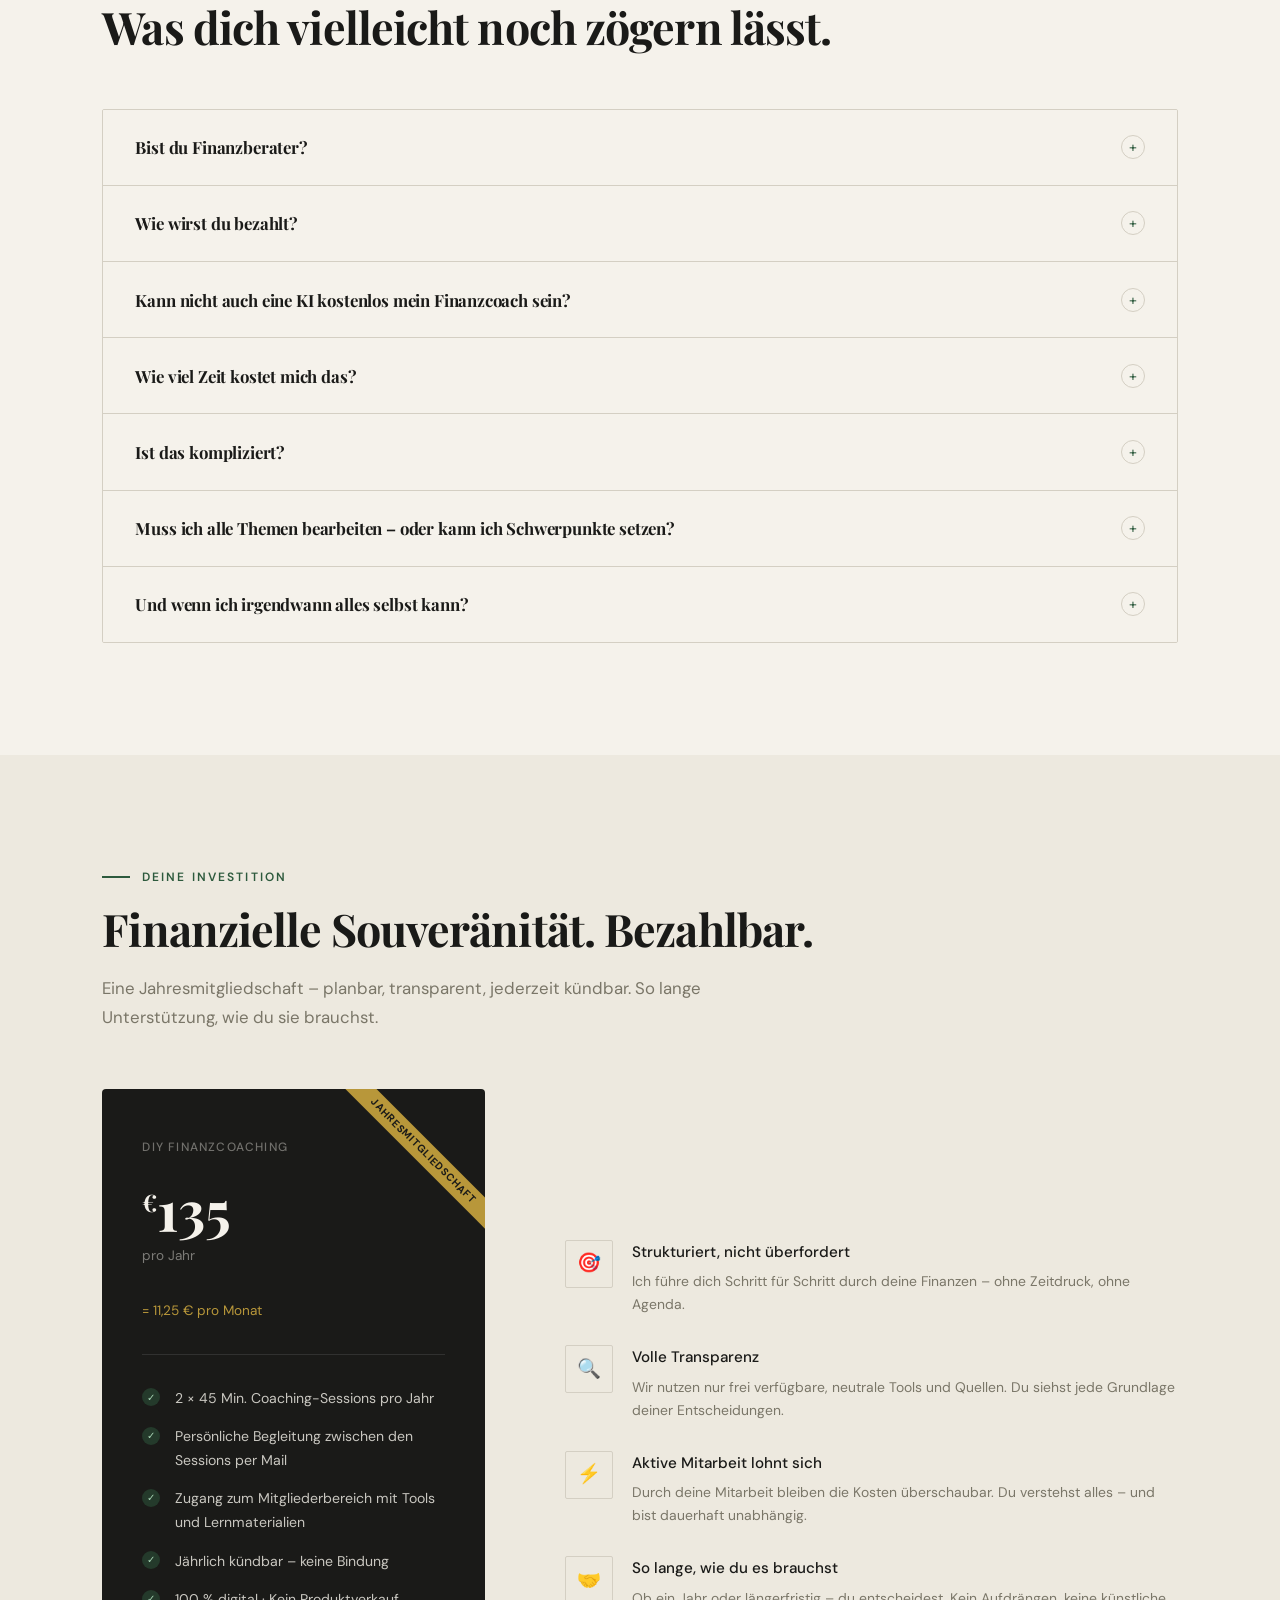
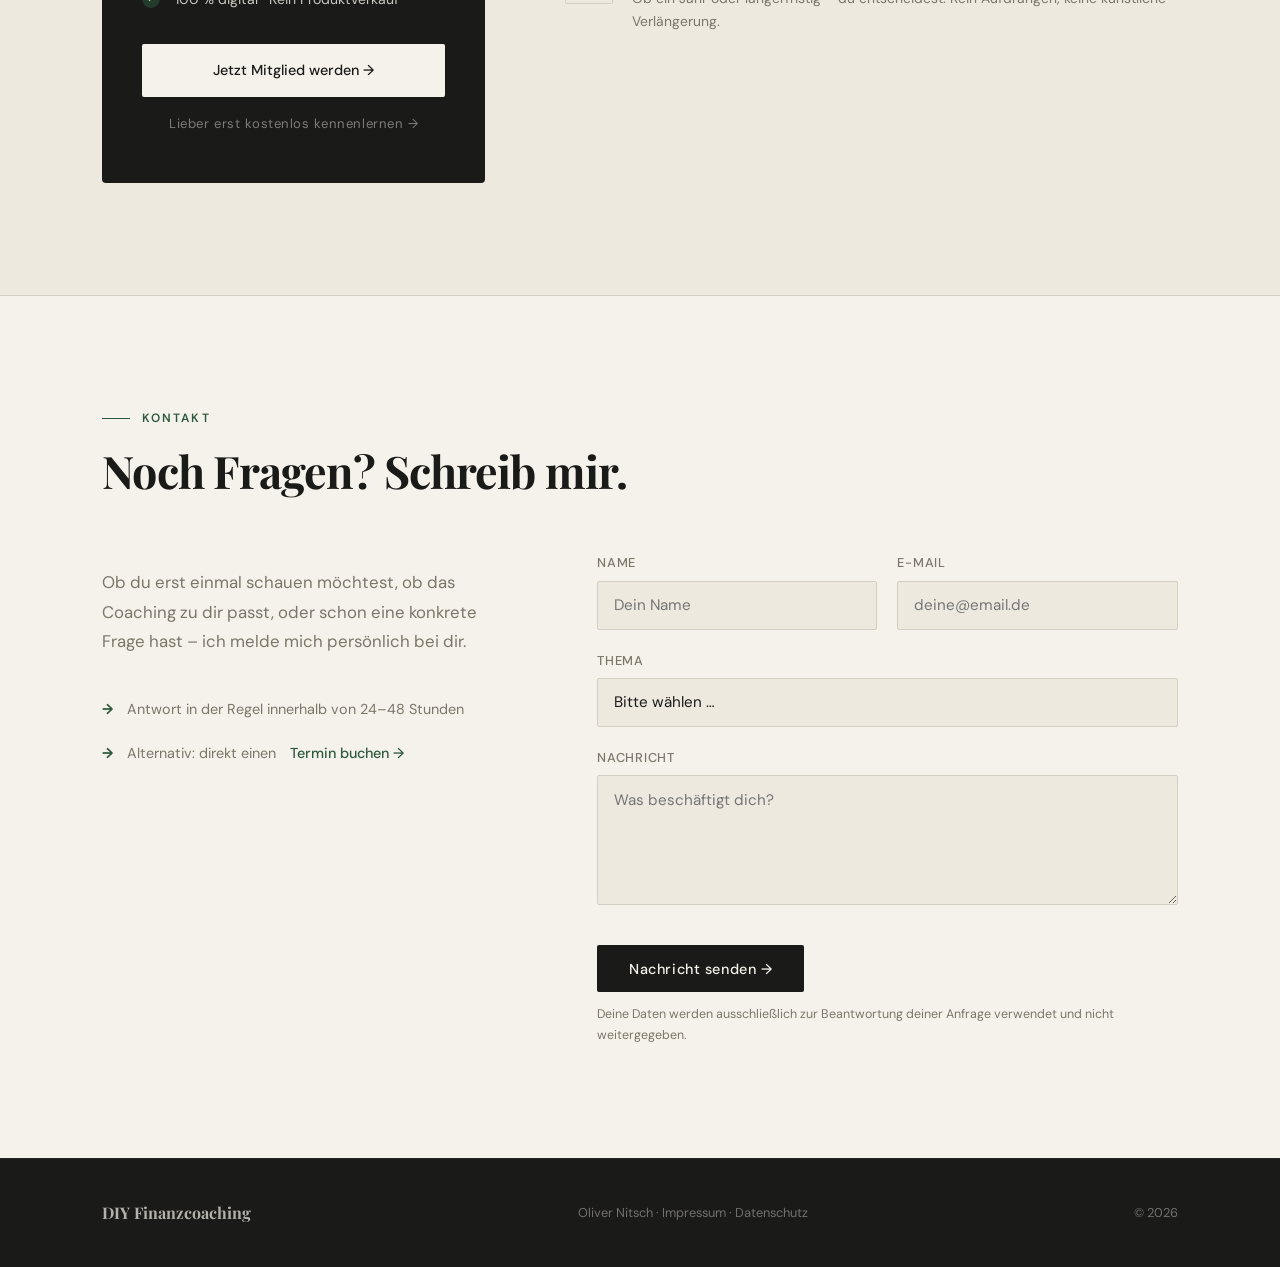
==== commit c32b4645: "Blog aus Menü und Startseite entfernen Blog dient künftig nur noch als externe Landingpage, nicht me" ====
--- a/index.html
+++ b/index.html
@@ -20,7 +20,6 @@
 <nav>
 <a class="nav-logo" href="./"><svg class="nav-logo-mark" viewBox="0 0 100 100" aria-hidden="true"><circle cx="50" cy="50" r="47" fill="#2d5a3d"/><polygon points="50,14 58,50 50,58 42,50" fill="#b8973a"/><polygon points="50,86 42,50 50,42 58,50" fill="#f5f2eb"/><circle cx="50" cy="50" r="5" fill="#f5f2eb"/></svg>DIY <span>Finanzcoaching</span></a>
   <div class="nav-links">
-    <a class="nav-link" href="./blog/">Blog</a>
     <a class="nav-link" href="./#pricing">Preise</a>
     <a class="nav-link" href="./#contact">Kontakt</a>
     <a class="nav-link nav-link--login" href="https://app.diy-finanzcoaching.de/dashboard" rel="noopener noreferrer">Login →</a>
@@ -267,15 +266,6 @@
      </div>
 </section>
 
-<!-- BLOG -->
-<section class="blog reveal">
-  <div class="blog-content">
-    <div class="section-label">DIY Finanzblog</div>
-    <h2 class="section-title">Noch nicht sicher? Lies dich erst ein.</h2>
-    <p class="section-sub">Im DIY Finanzblog: kurze Gedanken und praktische Strategien – kostenlos, ohne Anmeldung.</p>
-    <a href="blog/" class="btn-primary">Zum Blog →</a>
-  </div>
-</section>
 
 <!-- FAQ -->
 <section class="faq reveal">
